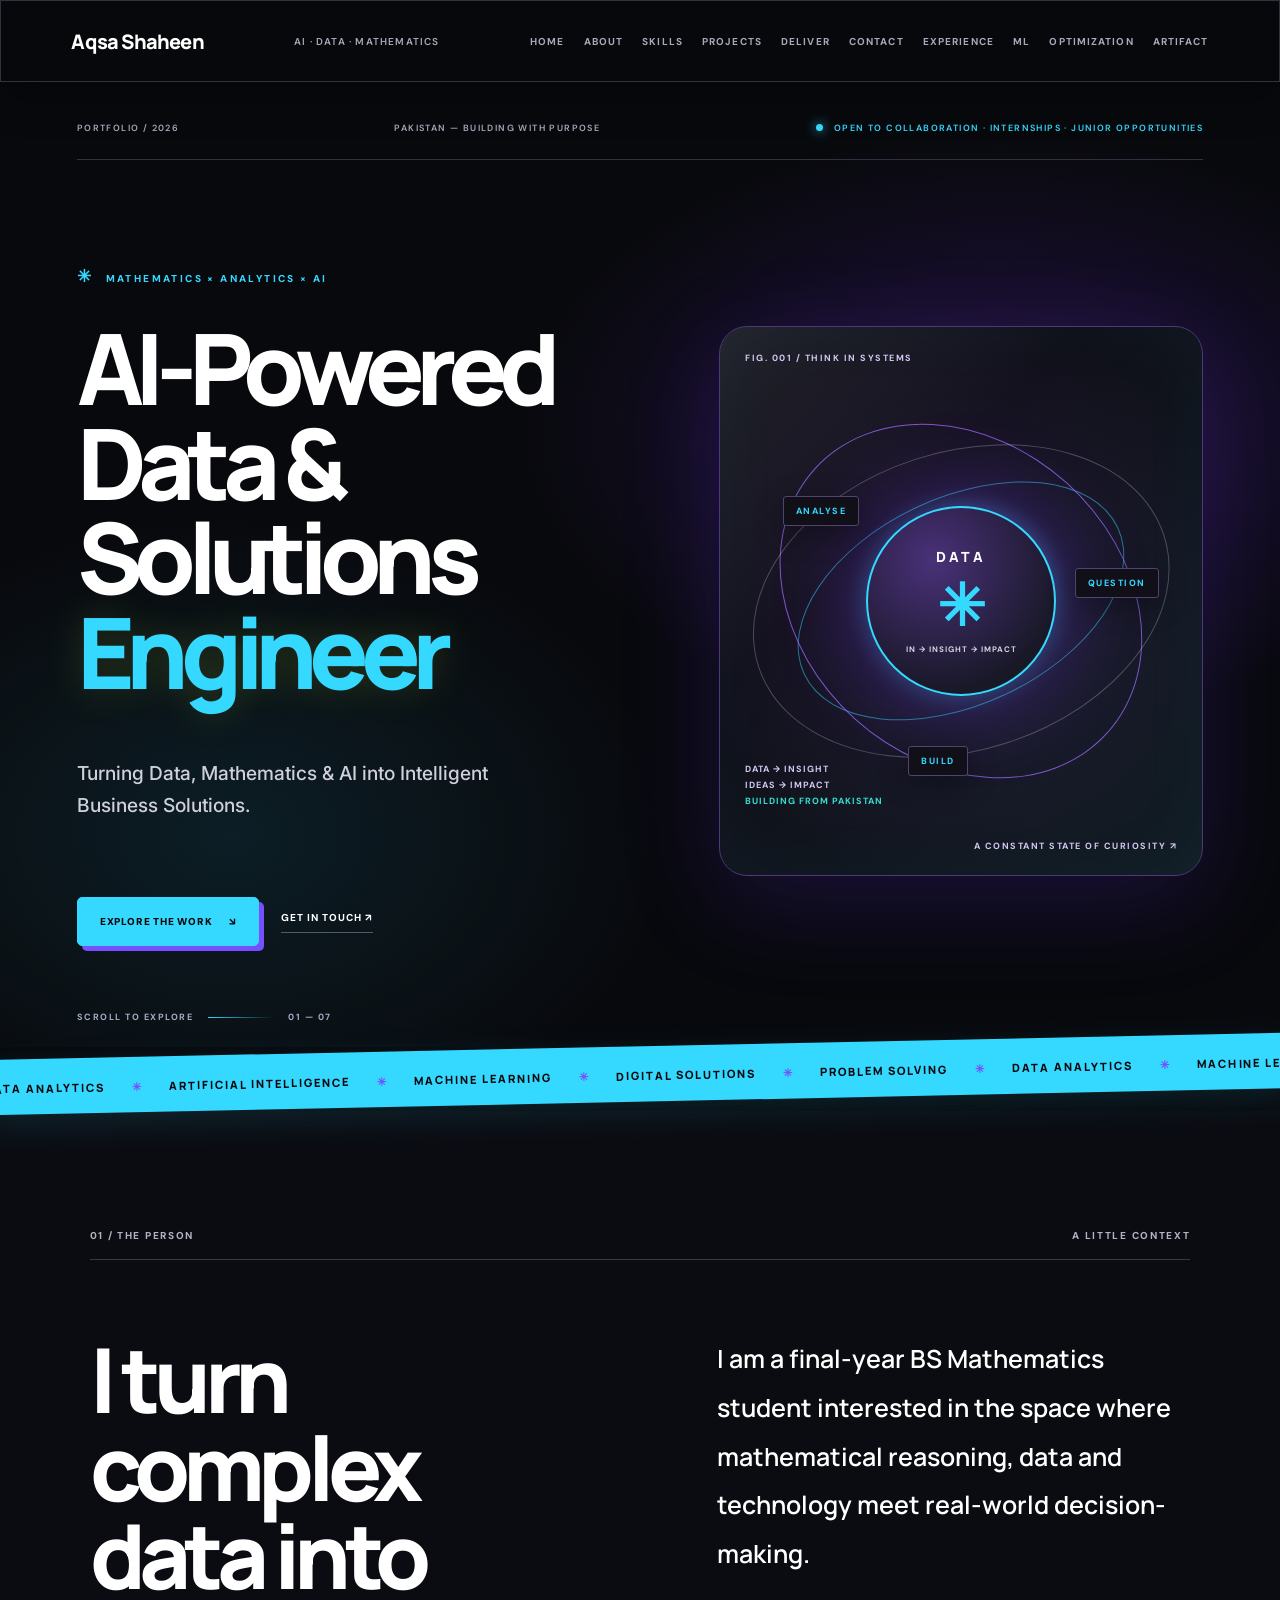
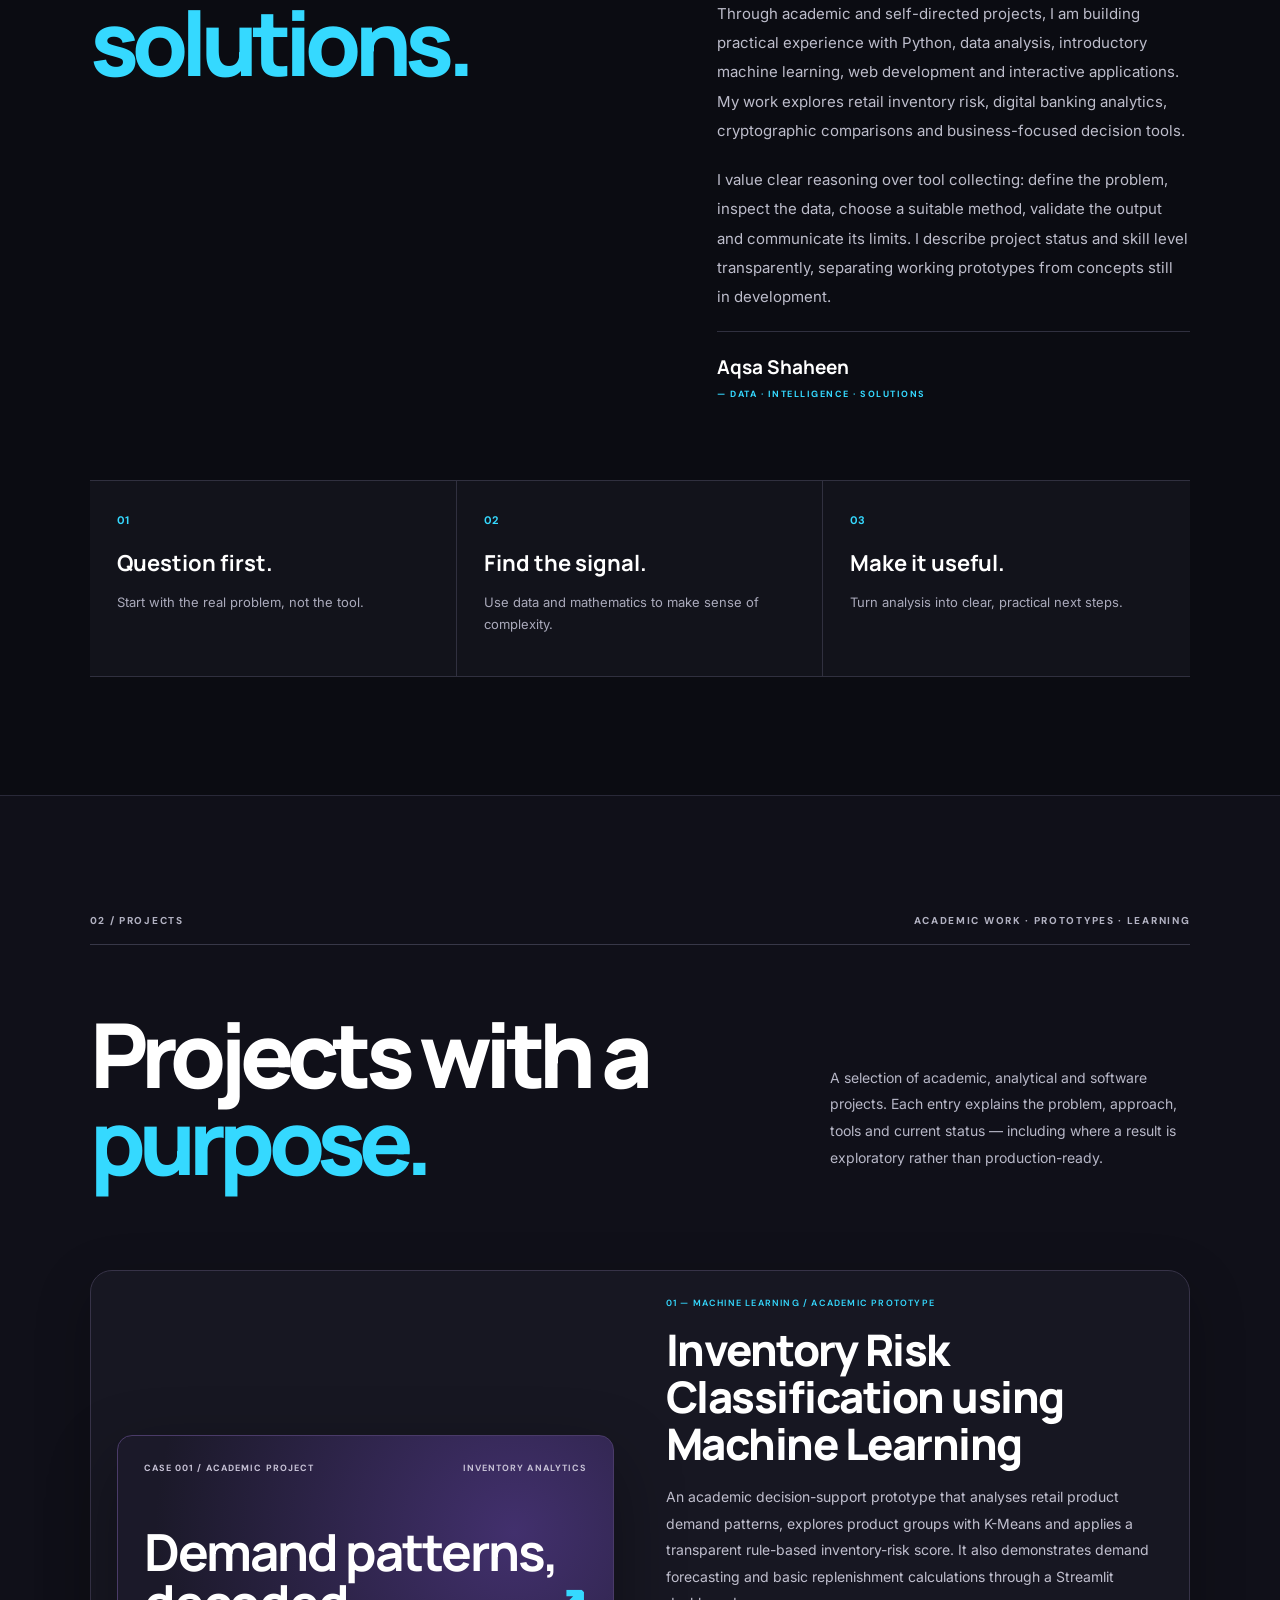
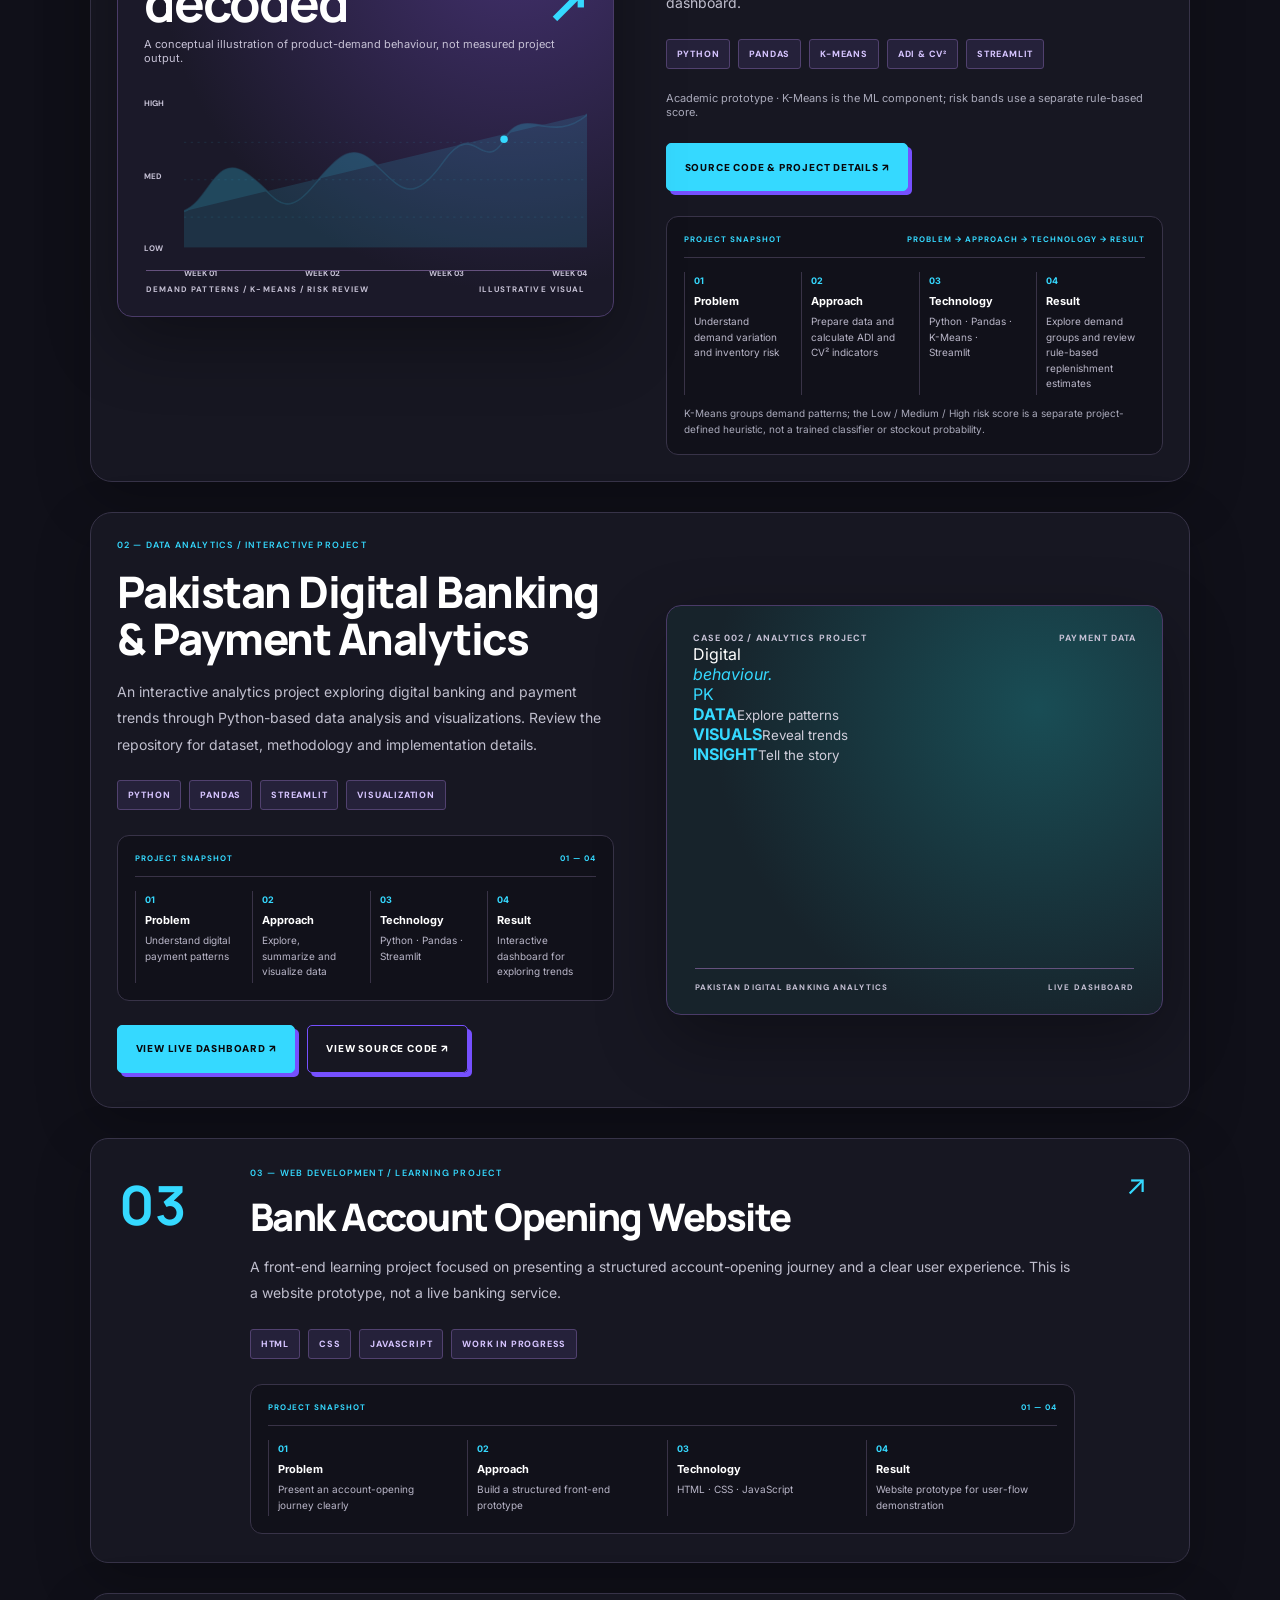
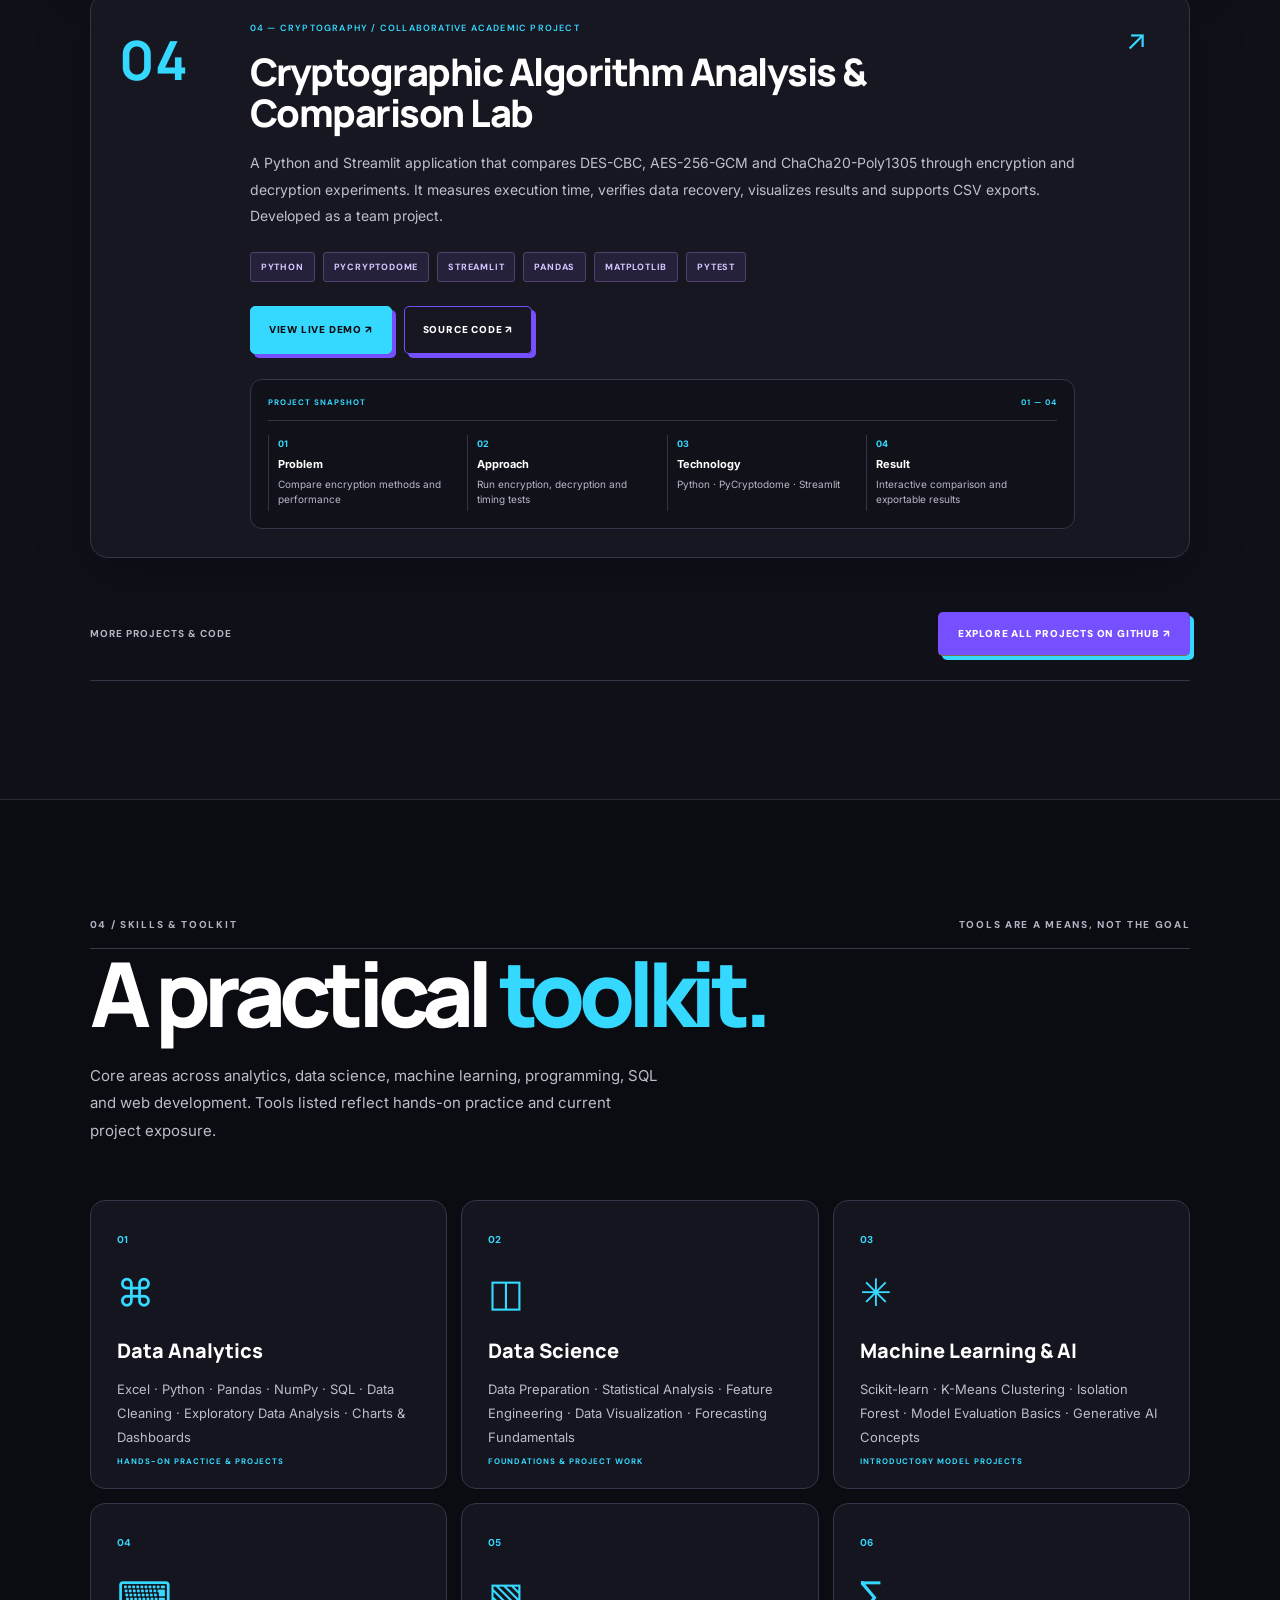
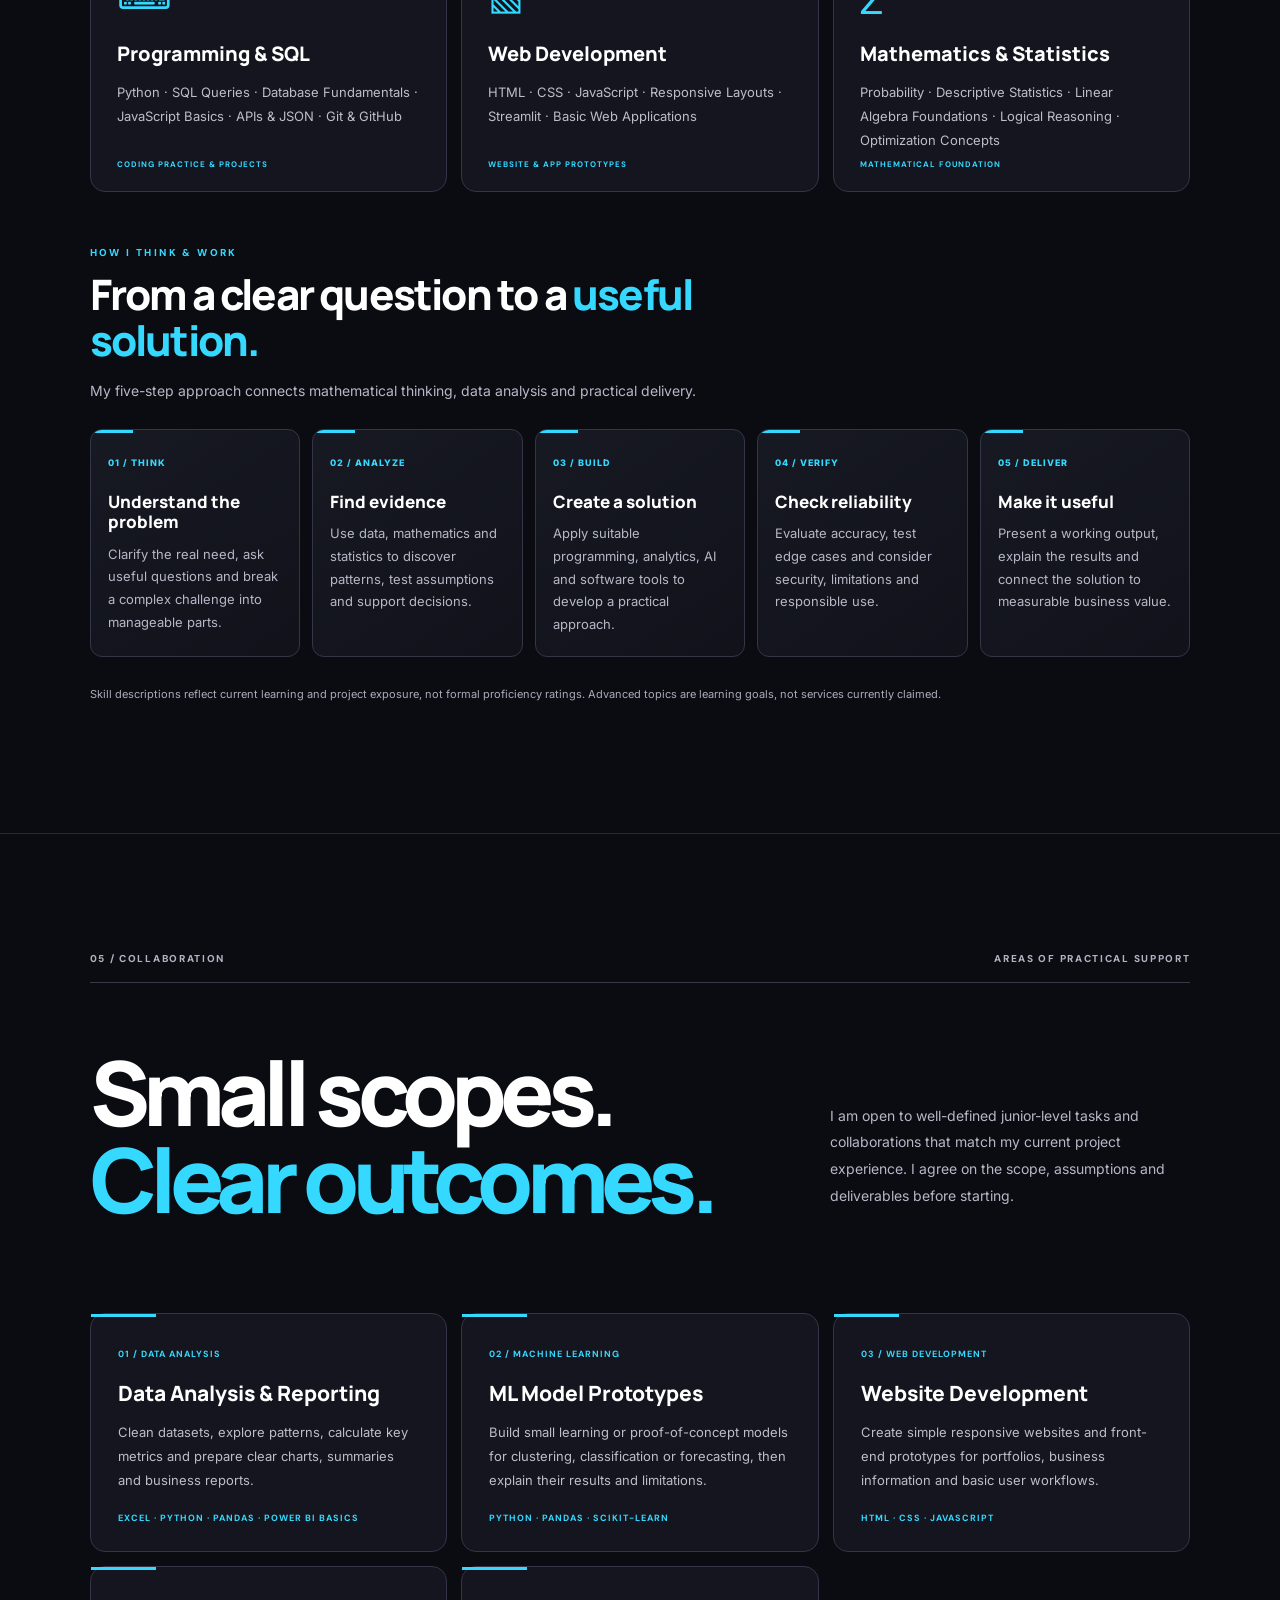
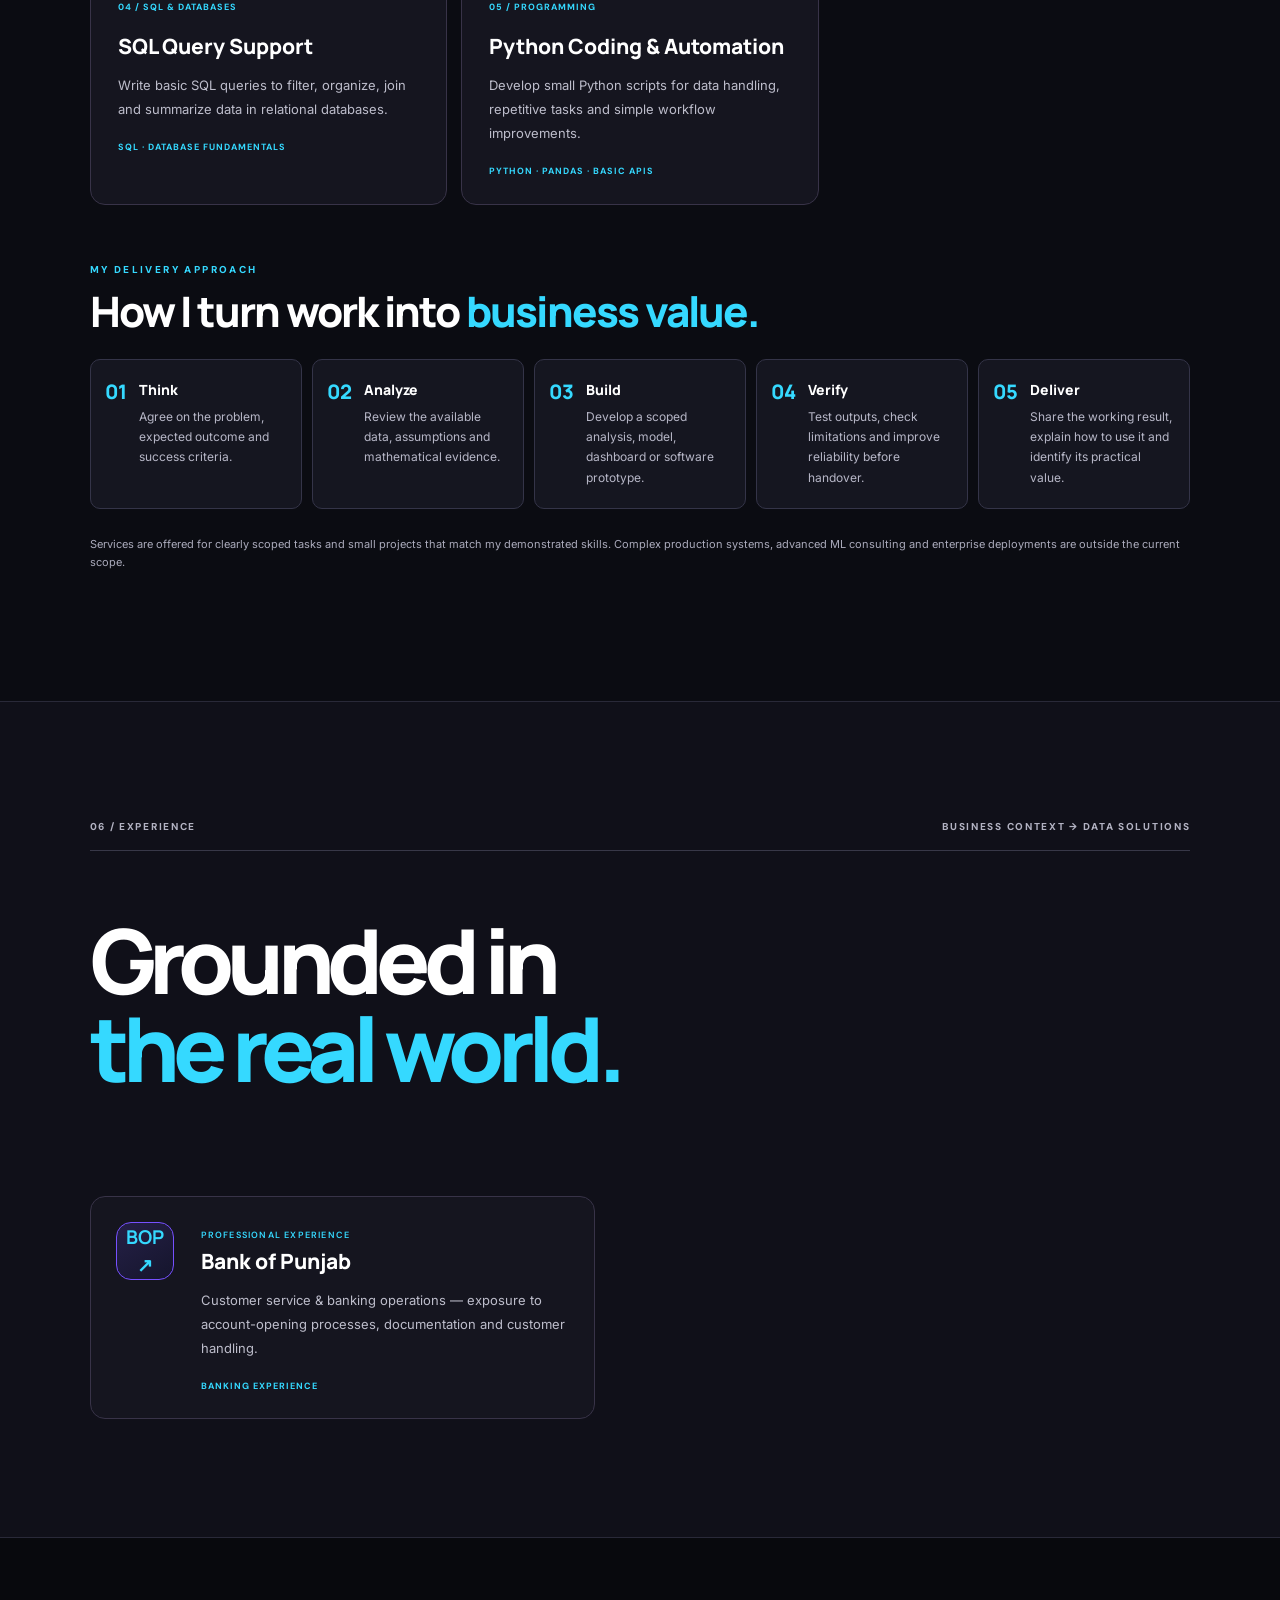
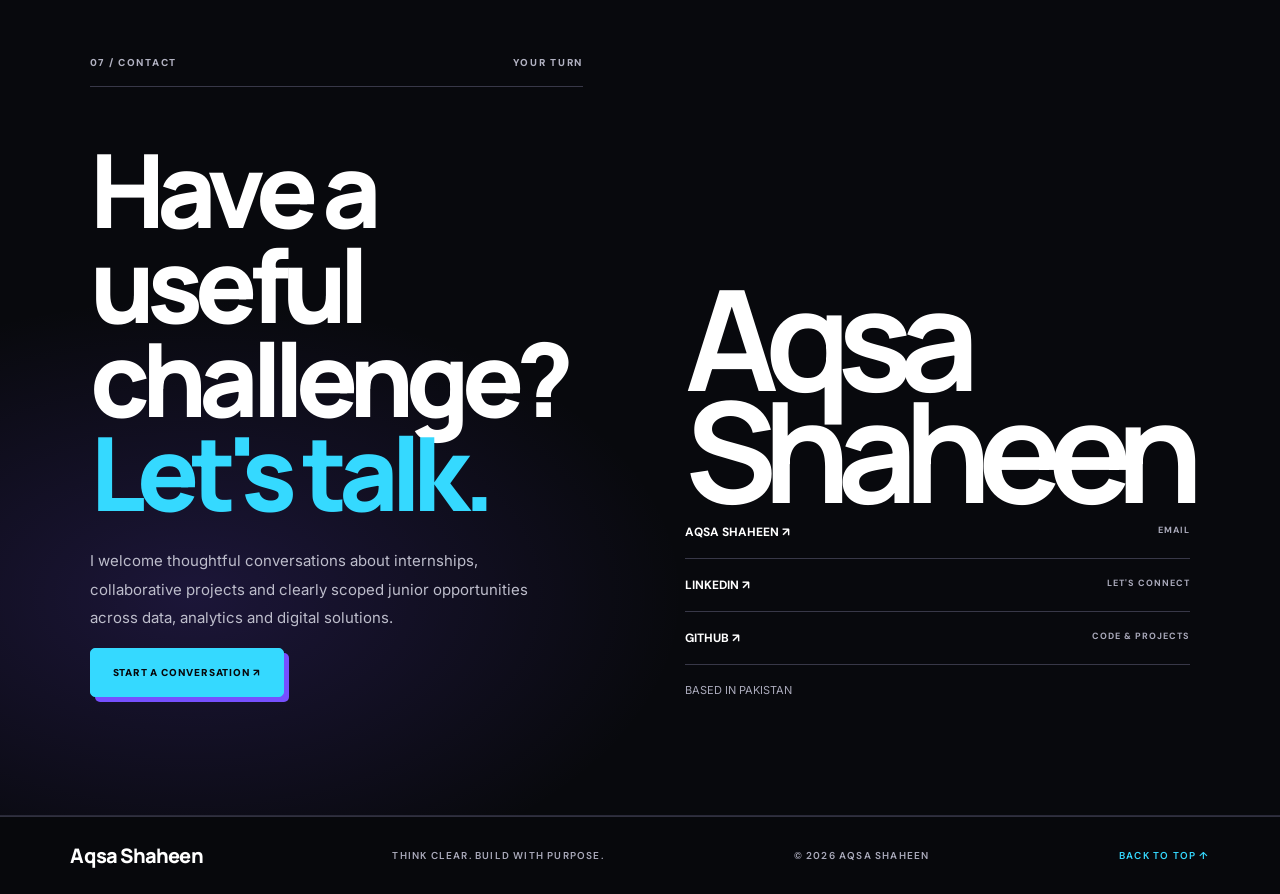
==== index.html @ 8f641690 "Keep portfolio focused on four current projects; remove FYP section" ====
<!DOCTYPE html>
<html lang="en">
<head>
<meta charset="UTF-8">
<meta name="viewport" content="width=device-width, initial-scale=1.0">
<meta name="description" content="Aqsa Shaheen — AI-Powered Data &amp; Solutions Engineer building practical business solutions with data, mathematics and AI.">
<meta name="theme-color" content="#101712">
<meta property="og:title" content="Aqsa Shaheen — AI-Powered Data & Solutions Engineer">
<meta property="og:description" content="Mathematics-led data analysis, practical machine learning and digital solutions.">
<title>Aqsa Shaheen | AI, Data & Decision Solutions</title>
<link rel="preconnect" href="https://fonts.googleapis.com">
<link rel="preconnect" href="https://fonts.gstatic.com" crossorigin>
<link href="https://fonts.googleapis.com/css2?family=Manrope:wght@400;500;600;700;800&family=Inter:wght@400;500;600;700&display=swap" rel="stylesheet">
<link rel="stylesheet" href="style.css">
</head>
<body>
<div class="scroll-progress" id="scrollProgress"></div>
<header class="site-header">
  <a class="brand" href="index.html#top" aria-label="Aqsa Shaheen home">Aqsa Shaheen</a>
  <span class="header-note">AI · DATA · MATHEMATICS</span>
  <nav class="nav-links" aria-label="Main navigation">
    <a href="index.html#top">HOME</a>
    <a href="index.html#about">ABOUT</a>
    <a href="index.html#toolkit">SKILLS</a>
    <a href="index.html#work">PROJECTS</a>
    <a href="index.html#services">DELIVER</a>
    <a href="index.html#contact">CONTACT</a>
    <a href="index.html#experience">EXPERIENCE</a>
    <a href="machine-learning.html">ML</a>
    <a href="optimization.html">OPTIMIZATION</a>
    <a href="artifact-lab.html">ARTIFACT</a>
  </nav>
</header>
<main id="top">
<section class="hero">
  <div class="hero-grid-bg"></div>
  <div class="hero-topline"><span>PORTFOLIO / 2026</span><span>PAKISTAN — BUILDING WITH PURPOSE</span><span class="availability"><b></b> OPEN TO COLLABORATION · INTERNSHIPS · JUNIOR OPPORTUNITIES</span></div>
  <div class="hero-main">
    <div class="hero-copy">
      <p class="eyebrow"><span class="asterisk">✳</span> MATHEMATICS × ANALYTICS × AI</p>
      <h1>AI-Powered<br>Data &amp; Solutions<br><em>Engineer</em></h1>
      <div class="hero-bottom">
        <p class="hero-intro">Turning Data, Mathematics &amp; AI into Intelligent Business Solutions.</p>
        <div class="hero-actions"><a class="button button-lime" href="#work">EXPLORE THE WORK <span>↘</span></a><a class="text-link" href="mailto:aqsashaheen745@gmail.com">GET IN TOUCH ↗</a></div>
      </div>
    </div>
    <div class="hero-art" aria-label="Abstract data visualization artwork">
      <div class="art-label label-top">FIG. 001 / THINK IN SYSTEMS</div>
      <div class="orbit orbit-a"></div><div class="orbit orbit-b"></div><div class="orbit orbit-c"></div>
      <div class="core"><span>DATA</span><b>✳</b><small>IN → INSIGHT → IMPACT</small></div>
      <span class="orbit-word word-a">ANALYSE</span><span class="orbit-word word-b">QUESTION</span><span class="orbit-word word-c">BUILD</span>
      <div class="art-coordinates">DATA → INSIGHT<br>IDEAS → IMPACT<br><span>BUILDING FROM PAKISTAN</span></div>
      <div class="art-label label-bottom">A CONSTANT STATE OF CURIOSITY ↗</div>
    </div>
  </div>
  <div class="hero-index"><span>SCROLL TO EXPLORE</span><span class="scroll-line"></span><span>01 — 07</span></div>
</section>
<div class="ticker" aria-label="Areas of interest"><div class="ticker-track"><span>DATA ANALYTICS <i>✳</i> ARTIFICIAL INTELLIGENCE <i>✳</i> MACHINE LEARNING <i>✳</i> DIGITAL SOLUTIONS <i>✳</i> PROBLEM SOLVING <i>✳</i> DATA ANALYTICS <i>✳</i> MACHINE LEARNING <i>✳</i> MATHEMATICS <i>✳</i> DIGITAL PRODUCTS <i>✳</i> PROBLEM SOLVING <i>✳</i></span></div></div>
<section class="about section-pad" id="about">
  <div class="section-meta"><span>01 / THE PERSON</span><span>A LITTLE CONTEXT</span></div>
  <div class="about-layout">
    <h2 class="section-title">I turn complex<br>data into <em>solutions.</em></h2>
    <div class="about-text"><p class="lead">I am a final-year BS Mathematics student interested in the space where mathematical reasoning, data and technology meet real-world decision-making.</p><p>Through academic and self-directed projects, I am building practical experience with Python, data analysis, introductory machine learning, web development and interactive applications. My work explores retail inventory risk, digital banking analytics, cryptographic comparisons and business-focused decision tools.</p><p>I value clear reasoning over tool collecting: define the problem, inspect the data, choose a suitable method, validate the output and communicate its limits. I describe project status and skill level transparently, separating working prototypes from concepts still in development.</p><div class="signature">Aqsa Shaheen <span>— DATA · INTELLIGENCE · SOLUTIONS</span></div></div>
  </div>
  <div class="principles"><article><b>01</b><h3>Question first.</h3><p>Start with the real problem, not the tool.</p></article><article><b>02</b><h3>Find the signal.</h3><p>Use data and mathematics to make sense of complexity.</p></article><article><b>03</b><h3>Make it useful.</h3><p>Turn analysis into clear, practical next steps.</p></article></div>
</section>
<section class="work section-pad" id="work">
  <div class="section-meta"><span>02 / PROJECTS</span><span>ACADEMIC WORK · PROTOTYPES · LEARNING</span></div>
  <div class="work-heading"><h2 class="section-title">Projects with a <em>purpose.</em></h2><p>A selection of academic, analytical and software projects. Each entry explains the problem, approach, tools and current status — including where a result is exploratory rather than production-ready.</p></div>
  <article class="project project-featured">
    <div class="project-visual retail-visual"><div class="visual-top"><span>CASE 001 / ACADEMIC PROJECT</span><span>INVENTORY ANALYTICS</span></div><div class="chart-title">Demand patterns, decoded<span>↗</span></div><div class="chart-sub">A conceptual illustration of product-demand behaviour, not measured project output.</div><div class="chart-area"><div class="chart-y"><span>HIGH</span><span>MED</span><span>LOW</span></div><svg viewBox="0 0 540 190" role="img" aria-label="Illustrative rising and falling demand line chart"><path d="M0 150 H540 M0 100 H540 M0 50 H540" stroke="currentColor" opacity=".15" stroke-dasharray="3 6" fill="none"/><path d="M0 142 C35 128 42 65 82 91 S130 156 169 112 S223 48 257 80 S305 134 347 75 S399 94 428 46 S490 55 540 12" fill="none" stroke="#b9f27c" stroke-width="3"/><path d="M0 142 C35 128 42 65 82 91 S130 156 169 112 S223 48 257 80 S305 134 347 75 S399 94 428 46 S490 55 540 12 V190 H0Z" fill="#d7ff56" opacity=".09"/><circle cx="428" cy="46" r="5" fill="#d7ff56"/></svg><div class="chart-x"><span>WEEK 01</span><span>WEEK 02</span><span>WEEK 03</span><span>WEEK 04</span></div></div><div class="visual-bottom"><span>DEMAND PATTERNS / K-MEANS / RISK REVIEW</span><span>ILLUSTRATIVE VISUAL</span></div></div>
    <div class="project-info"><div class="project-no">01 — MACHINE LEARNING / ACADEMIC PROTOTYPE</div><h3>Inventory Risk Classification using Machine Learning</h3><p>An academic decision-support prototype that analyses retail product demand patterns, explores product groups with K-Means and applies a transparent rule-based inventory-risk score. It also demonstrates demand forecasting and basic replenishment calculations through a Streamlit dashboard.</p><div class="tags"><span>PYTHON</span><span>PANDAS</span><span>K-MEANS</span><span>ADI &amp; CV²</span><span>STREAMLIT</span></div><p class="honesty-note">Academic prototype · K-Means is the ML component; risk bands use a separate rule-based score.</p><div class="project-links"><a href="https://github.com/aqsa745-s/Inventory-Risk-Classification-ML" target="_blank" rel="noopener noreferrer">SOURCE CODE &amp; PROJECT DETAILS ↗</a></div>
      <div class="project-breakdown" aria-label="Project workflow">
        <div class="breakdown-heading"><span>PROJECT SNAPSHOT</span><span>PROBLEM → APPROACH → TECHNOLOGY → RESULT</span></div>
        <div class="breakdown-steps">
          <div><b>01</b><strong>Problem</strong><small>Understand demand variation and inventory risk</small></div>
          <div><b>02</b><strong>Approach</strong><small>Prepare data and calculate ADI and CV² indicators</small></div>
          <div><b>03</b><strong>Technology</strong><small>Python · Pandas · K-Means · Streamlit</small></div>
          <div><b>04</b><strong>Result</strong><small>Explore demand groups and review rule-based replenishment estimates</small></div>
        </div>
        <p class="breakdown-footnote">K-Means groups demand patterns; the Low / Medium / High risk score is a separate project-defined heuristic, not a trained classifier or stockout probability.</p>
      </div>
    </div>
  </article>
  <article class="project project-reverse">
    <div class="project-visual banking-visual"><div class="visual-top"><span>CASE 002 / ANALYTICS PROJECT</span><span>PAYMENT DATA</span></div><div class="bank-title">Digital<br><em>behaviour.</em></div><div class="bank-orbit"><span>PK</span><i></i><b></b></div><div class="bank-stats"><div><strong>DATA</strong><small>Explore patterns</small></div><div><strong>VISUALS</strong><small>Reveal trends</small></div><div><strong>INSIGHT</strong><small>Tell the story</small></div></div><div class="visual-bottom"><span>PAKISTAN DIGITAL BANKING ANALYTICS</span><span>LIVE DASHBOARD</span></div></div>
    <div class="project-info"><div class="project-no">02 — DATA ANALYTICS / INTERACTIVE PROJECT</div><h3>Pakistan Digital Banking & Payment Analytics</h3><p>An interactive analytics project exploring digital banking and payment trends through Python-based data analysis and visualizations. Review the repository for dataset, methodology and implementation details.</p><div class="tags"><span>PYTHON</span><span>PANDAS</span><span>STREAMLIT</span><span>VISUALIZATION</span></div><div class="project-breakdown compact-breakdown"><div class="breakdown-heading"><span>PROJECT SNAPSHOT</span><span>01 — 04</span></div><div class="breakdown-steps"><div><b>01</b><strong>Problem</strong><small>Understand digital payment patterns</small></div><div><b>02</b><strong>Approach</strong><small>Explore, summarize and visualize data</small></div><div><b>03</b><strong>Technology</strong><small>Python · Pandas · Streamlit</small></div><div><b>04</b><strong>Result</strong><small>Interactive dashboard for exploring trends</small></div></div></div><div class="project-links"><a href="https://pakistan-digitalbankinganalytics-5tms8zbdrftkty9nnwpwva.streamlit.app/" target="_blank" rel="noopener noreferrer">VIEW LIVE DASHBOARD ↗</a><a href="https://github.com/aqsa745-s/Pakistan-Digital_Banking_Analytics" target="_blank" rel="noopener noreferrer">VIEW SOURCE CODE ↗</a></div></div>
  </article>
  <article class="project project-third"><div class="third-index">03</div><div class="third-copy"><div class="project-no">03 — WEB DEVELOPMENT / LEARNING PROJECT</div><h3>Bank Account Opening Website</h3><p>A front-end learning project focused on presenting a structured account-opening journey and a clear user experience. This is a website prototype, not a live banking service.</p><div class="tags"><span>HTML</span><span>CSS</span><span>JAVASCRIPT</span><span>WORK IN PROGRESS</span></div><div class="project-breakdown compact-breakdown"><div class="breakdown-heading"><span>PROJECT SNAPSHOT</span><span>01 — 04</span></div><div class="breakdown-steps"><div><b>01</b><strong>Problem</strong><small>Present an account-opening journey clearly</small></div><div><b>02</b><strong>Approach</strong><small>Build a structured front-end prototype</small></div><div><b>03</b><strong>Technology</strong><small>HTML · CSS · JavaScript</small></div><div><b>04</b><strong>Result</strong><small>Website prototype for user-flow demonstration</small></div></div></div></div><div class="third-arrow">↗</div></article>
  <article class="project project-third"><div class="third-index">04</div><div class="third-copy"><div class="project-no">04 — CRYPTOGRAPHY / COLLABORATIVE ACADEMIC PROJECT</div><h3>Cryptographic Algorithm Analysis & Comparison Lab</h3><p>A Python and Streamlit application that compares DES-CBC, AES-256-GCM and ChaCha20-Poly1305 through encryption and decryption experiments. It measures execution time, verifies data recovery, visualizes results and supports CSV exports. Developed as a team project.</p><div class="tags"><span>PYTHON</span><span>PYCRYPTODOME</span><span>STREAMLIT</span><span>PANDAS</span><span>MATPLOTLIB</span><span>PYTEST</span></div><div class="project-links"><a href="https://cryptographic-algorithm-comparison.vercel.app/" target="_blank" rel="noopener noreferrer">VIEW LIVE DEMO ↗</a><a href="https://github.com/aqsa745-s/Cryptographic-Algorithm-Comparison-Lab-" target="_blank" rel="noopener noreferrer">SOURCE CODE ↗</a></div><div class="project-breakdown compact-breakdown"><div class="breakdown-heading"><span>PROJECT SNAPSHOT</span><span>01 — 04</span></div><div class="breakdown-steps"><div><b>01</b><strong>Problem</strong><small>Compare encryption methods and performance</small></div><div><b>02</b><strong>Approach</strong><small>Run encryption, decryption and timing tests</small></div><div><b>03</b><strong>Technology</strong><small>Python · PyCryptodome · Streamlit</small></div><div><b>04</b><strong>Result</strong><small>Interactive comparison and exportable results</small></div></div></div></div><div class="third-arrow">↗</div></article>
  <div class="all-work"><span>MORE PROJECTS & CODE</span><a href="https://github.com/aqsa745-s" target="_blank" rel="noopener noreferrer">EXPLORE ALL PROJECTS ON GITHUB ↗</a></div>
</section>
<section class="toolkit section-pad" id="toolkit">
  <div class="section-meta"><span>04 / SKILLS &amp; TOOLKIT</span><span>TOOLS ARE A MEANS, NOT THE GOAL</span></div>
  <h2 class="section-title">A practical <em>toolkit.</em></h2>
  <p class="toolkit-intro">Core areas across analytics, data science, machine learning, programming, SQL and web development. Tools listed reflect hands-on practice and current project exposure.</p>
  <div class="tool-grid">
    <article class="tool-card"><span class="tool-number">01</span><div class="tool-icon">⌘</div><h3>Data Analytics</h3><p>Excel · Python · Pandas · NumPy · SQL · Data Cleaning · Exploratory Data Analysis · Charts &amp; Dashboards</p><div class="tool-level"><span>HANDS-ON PRACTICE &amp; PROJECTS</span></div></article>
    <article class="tool-card"><span class="tool-number">02</span><div class="tool-icon">◫</div><h3>Data Science</h3><p>Data Preparation · Statistical Analysis · Feature Engineering · Data Visualization · Forecasting Fundamentals</p><div class="tool-level"><span>FOUNDATIONS &amp; PROJECT WORK</span></div></article>
    <article class="tool-card"><span class="tool-number">03</span><div class="tool-icon">✳</div><h3>Machine Learning &amp; AI</h3><p>Scikit-learn · K-Means Clustering · Isolation Forest · Model Evaluation Basics · Generative AI Concepts</p><div class="tool-level"><span>INTRODUCTORY MODEL PROJECTS</span></div></article>
    <article class="tool-card"><span class="tool-number">04</span><div class="tool-icon">⌨</div><h3>Programming &amp; SQL</h3><p>Python · SQL Queries · Database Fundamentals · JavaScript Basics · APIs &amp; JSON · Git &amp; GitHub</p><div class="tool-level"><span>CODING PRACTICE &amp; PROJECTS</span></div></article>
    <article class="tool-card"><span class="tool-number">05</span><div class="tool-icon">▧</div><h3>Web Development</h3><p>HTML · CSS · JavaScript · Responsive Layouts · Streamlit · Basic Web Applications</p><div class="tool-level"><span>WEBSITE &amp; APP PROTOTYPES</span></div></article>
    <article class="tool-card"><span class="tool-number">06</span><div class="tool-icon">∑</div><h3>Mathematics &amp; Statistics</h3><p>Probability · Descriptive Statistics · Linear Algebra Foundations · Logical Reasoning · Optimization Concepts</p><div class="tool-level"><span>MATHEMATICAL FOUNDATION</span></div></article>
  </div>
  <div class="workflow-heading"><p class="eyebrow">HOW I THINK &amp; WORK</p><h3>From a clear question to a <em>useful solution.</em></h3><p>My five-step approach connects mathematical thinking, data analysis and practical delivery.</p></div>
  <div class="workflow-grid">
    <article class="workflow-card"><span>01 / THINK</span><h3>Understand the problem</h3><p>Clarify the real need, ask useful questions and break a complex challenge into manageable parts.</p></article>
    <article class="workflow-card"><span>02 / ANALYZE</span><h3>Find evidence</h3><p>Use data, mathematics and statistics to discover patterns, test assumptions and support decisions.</p></article>
    <article class="workflow-card"><span>03 / BUILD</span><h3>Create a solution</h3><p>Apply suitable programming, analytics, AI and software tools to develop a practical approach.</p></article>
    <article class="workflow-card"><span>04 / VERIFY</span><h3>Check reliability</h3><p>Evaluate accuracy, test edge cases and consider security, limitations and responsible use.</p></article>
    <article class="workflow-card"><span>05 / DELIVER</span><h3>Make it useful</h3><p>Present a working output, explain the results and connect the solution to measurable business value.</p></article>
  </div>
  <p class="level-disclaimer">Skill descriptions reflect current learning and project exposure, not formal proficiency ratings. Advanced topics are learning goals, not services currently claimed.</p>
</section>
<section class="services section-pad" id="services"><div class="section-meta"><span>05 / COLLABORATION</span><span>AREAS OF PRACTICAL SUPPORT</span></div><div class="work-heading"><h2 class="section-title">Small scopes.<br><em>Clear outcomes.</em></h2><p>I am open to well-defined junior-level tasks and collaborations that match my current project experience. I agree on the scope, assumptions and deliverables before starting.</p></div><div class="service-grid">
<article class="service-card"><span>01 / DATA ANALYSIS</span><h3>Data Analysis &amp; Reporting</h3><p>Clean datasets, explore patterns, calculate key metrics and prepare clear charts, summaries and business reports.</p><small>EXCEL · PYTHON · PANDAS · POWER BI BASICS</small></article>
<article class="service-card"><span>02 / MACHINE LEARNING</span><h3>ML Model Prototypes</h3><p>Build small learning or proof-of-concept models for clustering, classification or forecasting, then explain their results and limitations.</p><small>PYTHON · PANDAS · SCIKIT-LEARN</small></article>
<article class="service-card"><span>03 / WEB DEVELOPMENT</span><h3>Website Development</h3><p>Create simple responsive websites and front-end prototypes for portfolios, business information and basic user workflows.</p><small>HTML · CSS · JAVASCRIPT</small></article>
<article class="service-card"><span>04 / SQL &amp; DATABASES</span><h3>SQL Query Support</h3><p>Write basic SQL queries to filter, organize, join and summarize data in relational databases.</p><small>SQL · DATABASE FUNDAMENTALS</small></article>
<article class="service-card"><span>05 / PROGRAMMING</span><h3>Python Coding &amp; Automation</h3><p>Develop small Python scripts for data handling, repetitive tasks and simple workflow improvements.</p><small>PYTHON · PANDAS · BASIC APIS</small></article>
</div>
<div class="delivery-heading"><p class="eyebrow">MY DELIVERY APPROACH</p><h3>How I turn work into <em>business value.</em></h3></div>
<div class="delivery-flow">
  <article class="delivery-step"><b>01</b><div><h4>Think</h4><p>Agree on the problem, expected outcome and success criteria.</p></div></article>
  <article class="delivery-step"><b>02</b><div><h4>Analyze</h4><p>Review the available data, assumptions and mathematical evidence.</p></div></article>
  <article class="delivery-step"><b>03</b><div><h4>Build</h4><p>Develop a scoped analysis, model, dashboard or software prototype.</p></div></article>
  <article class="delivery-step"><b>04</b><div><h4>Verify</h4><p>Test outputs, check limitations and improve reliability before handover.</p></div></article>
  <article class="delivery-step"><b>05</b><div><h4>Deliver</h4><p>Share the working result, explain how to use it and identify its practical value.</p></div></article>
</div>
<p class="level-disclaimer">Services are offered for clearly scoped tasks and small projects that match my demonstrated skills. Complex production systems, advanced ML consulting and enterprise deployments are outside the current scope.</p></section><section class="journey section-pad" id="experience">
  <div class="section-meta"><span>06 / EXPERIENCE</span><span>BUSINESS CONTEXT → DATA SOLUTIONS</span></div>
  <div class="journey-layout"><h2 class="section-title">Grounded in<br><em>the real world.</em></h2><div class="journey-card"><div class="journey-mark">BOP<span>↗</span></div><div><span class="project-no">PROFESSIONAL EXPERIENCE</span><h3>Bank of Punjab</h3><p>Customer service & banking operations — exposure to account-opening processes, documentation and customer handling.</p><span class="journey-caption">BANKING EXPERIENCE</span></div></div></div>
</section>
<section class="contact section-pad" id="contact"><div class="contact-grid"><div><div class="section-meta"><span>07 / CONTACT</span><span>YOUR TURN</span></div><h2>Have a useful<br>challenge? <em>Let's talk.</em></h2><p>I welcome thoughtful conversations about internships, collaborative projects and clearly scoped junior opportunities across data, analytics and digital solutions.</p><a class="button button-lime" href="mailto:aqsashaheen745@gmail.com">START A CONVERSATION ↗</a></div><div class="contact-side"><span class="contact-big">Aqsa Shaheen</span><a href="mailto:aqsashaheen745@gmail.com">AQSA SHAHEEN ↗<small>EMAIL</small></a><a href="https://www.linkedin.com/in/aqsa-shaheen-9600b03b6" target="_blank" rel="noopener noreferrer">LINKEDIN ↗<small>LET'S CONNECT</small></a><a href="https://github.com/aqsa745-s" target="_blank" rel="noopener noreferrer">GITHUB ↗<small>CODE & PROJECTS</small></a><span class="location">BASED IN PAKISTAN</span></div></div></section>
</main>
<footer class="footer"><a class="brand" href="#top">Aqsa Shaheen</a><span>THINK CLEAR. BUILD WITH PURPOSE.</span><span>© <span id="year"></span> AQSA SHAHEEN</span><a href="#top">BACK TO TOP ↑</a></footer>
<script src="script.js"></script>
</body>
</html>
---- style.css ----
@import url('https://fonts.googleapis.com/css2?family=DM+Sans:wght@400;500;600;700;800&family=Space+Grotesk:wght@400;500;600;700&display=swap');
:root{--bg:#080914;--panel:#111326;--panel2:#171a35;--ink:#f7f7ff;--muted:#b8bad1;--line:#2c2d4d;--lime:#d7ff3f;--violet:#9b5cff;--cyan:#35e0d0;--pink:#ff4fa3;--display:'Space Grotesk',sans-serif;--body:'DM Sans',sans-serif;--mono:'DM Sans',sans-serif}
*{box-sizing:border-box}
html{scroll-behavior:smooth;scroll-padding-top:90px}
body{margin:0;background:var(--bg)!important;color:var(--ink)!important;font-family:var(--body)!important;overflow-x:hidden}
a{color:inherit}
.scroll-progress{position:fixed;z-index:1000;top:0;left:0;height:3px;width:0;background:linear-gradient(90deg,var(--lime),var(--cyan),var(--pink))}
.site-header{height:82px;padding:0 5.5vw;display:flex;align-items:center;justify-content:space-between;gap:24px;position:sticky;top:0;z-index:100;background:rgba(8,9,20,.88)!important;backdrop-filter:blur(18px);border-bottom:1px solid rgba(155,92,255,.22)!important}
.brand{font:800 22px var(--display)!important;letter-spacing:-1px;color:#fff!important;text-decoration:none}
.brand span{color:var(--lime)!important}
.header-note,.nav-links a,.hero-topline,.section-meta,.project-no,.tags,.footer{font:600 10px var(--body);letter-spacing:1.2px;color:#aaaac6!important}
.header-note{white-space:nowrap}
.nav-links{display:flex;align-items:center;gap:clamp(12px,1.5vw,23px)}
.nav-links a{text-decoration:none;font-size:9px;transition:.25s}
.nav-links a:hover,.text-link:hover,.project-links a:hover{color:var(--lime)!important}
.nav-links .nav-cta{border:1px solid var(--lime)!important;border-radius:4px;padding:11px 15px;color:var(--lime)!important}
.menu-toggle{display:none;background:none;border:0;color:white}
.hero{min-height:690px;padding:28px 5.5vw 30px;position:relative;isolation:isolate;overflow:hidden;background:radial-gradient(ellipse at 76% 42%,#28154e 0%,#11102b 28%,#080914 70%)!important}
.hero:before{content:"";position:absolute;width:520px;height:520px;border-radius:50%;right:-120px;top:10px;background:radial-gradient(circle,rgba(155,92,255,.24),rgba(53,224,208,.08) 44%,transparent 70%);filter:blur(12px);z-index:-1}
.hero-grid-bg{position:absolute;inset:0;z-index:-1;opacity:.25!important;background-image:linear-gradient(rgba(255,255,255,.06) 1px,transparent 1px),linear-gradient(90deg,rgba(255,255,255,.06) 1px,transparent 1px);background-size:52px 52px;mask-image:linear-gradient(90deg,transparent,#000 55%,#000)}
.hero-topline{display:flex;justify-content:space-between;align-items:center;gap:15px;flex-wrap:wrap;padding:12px 0 25px;border-bottom:1px solid rgba(255,255,255,.12)}
.availability{color:var(--lime);font-size:9px}
.availability b{display:inline-block;width:7px;height:7px;border-radius:50%;background:var(--lime);box-shadow:0 0 12px var(--lime);margin-right:8px}
.hero-main{max-width:1450px;margin:60px auto 45px;display:grid;grid-template-columns:1.05fr .95fr;gap:4vw;align-items:center}
.eyebrow{font:700 11px var(--body);letter-spacing:2.5px;color:var(--cyan)!important}
.asterisk{color:var(--lime);font-size:17px;margin-right:8px}
.hero h1{font:700 clamp(50px,6.5vw,96px)/.98 var(--display)!important;letter-spacing:-.075em!important;margin:34px 0 28px!important;color:#fff!important;max-width:860px}
.hero h1 em{font-style:normal;color:var(--lime)!important;text-shadow:0 0 38px rgba(215,255,63,.17)}
.hero-bottom{display:flex;align-items:end;justify-content:space-between;gap:28px;flex-wrap:wrap}
.hero-intro{max-width:410px;color:#d4d4e9!important;font-size:17px!important;line-height:1.7!important;font-weight:500}
.hero-actions{display:flex;align-items:center;gap:20px;flex-wrap:wrap}
.button{display:inline-flex;align-items:center;gap:16px;text-decoration:none;padding:15px 19px;font:800 10px var(--body);letter-spacing:1.1px;transition:.25s}
.button-lime{background:var(--lime)!important;color:#10111b!important;border:1px solid var(--lime)}
.button-lime:hover{transform:translateY(-4px);box-shadow:0 12px 36px rgba(215,255,63,.24)}
.text-link{font:700 10px var(--body);letter-spacing:1px;color:#fff!important;text-decoration:none;border-bottom:1px solid #6e6e91;padding:0 0 8px}
.hero-art{height:min(540px,42vw);min-height:390px;position:relative;border:1px solid rgba(155,92,255,.38)!important;border-radius:24px;background:radial-gradient(circle at 50% 48%,#42206e 0,#21153f 43%,#101126 76%)!important;box-shadow:0 25px 90px rgba(0,0,0,.35),inset 0 0 80px rgba(155,92,255,.1);overflow:hidden}
.hero-art:after{content:"";position:absolute;inset:0;background:linear-gradient(135deg,rgba(255,255,255,.08),transparent 35%,rgba(53,224,208,.06));pointer-events:none}
.art-label{position:absolute;z-index:2;font:700 9px var(--body);letter-spacing:1.5px;color:#d2c5f5!important}
.label-top{top:25px;left:25px}.label-bottom{bottom:23px;right:25px}
.orbit{position:absolute;left:50%;top:50%;border:1px solid rgba(215,255,63,.42)!important;border-radius:50%;transform:translate(-50%,-50%) rotate(-25deg)}
.orbit-a{width:72%;height:38%}.orbit-b{width:82%;height:58%;transform:translate(-50%,-50%) rotate(42deg);border-color:rgba(53,224,208,.4)!important}.orbit-c{width:62%;height:78%;transform:translate(-50%,-50%) rotate(72deg);border-color:rgba(255,79,163,.3)!important}
.core{position:absolute;left:50%;top:50%;transform:translate(-50%,-50%);width:164px;height:164px;border-radius:50%;display:flex;flex-direction:column;align-items:center;justify-content:center;gap:4px;background:radial-gradient(circle at 35% 25%,#7d45ba,#261647 75%)!important;border:1px solid var(--cyan)!important;box-shadow:0 0 60px rgba(53,224,208,.22),inset 0 0 30px rgba(255,255,255,.12)}
.core span{font:800 14px var(--display);letter-spacing:3px;color:#fff!important}.core b{font-size:44px;color:var(--lime)!important}.core small{font:700 8px var(--body);letter-spacing:1px;color:#d6d0ef}
.orbit-word{position:absolute;z-index:2;padding:8px 12px;border:1px solid rgba(255,255,255,.16);border-radius:30px;background:#15122c!important;color:#fff!important;font:700 9px var(--body);letter-spacing:1.5px;box-shadow:0 8px 30px #0005}
.word-a{left:13%;top:31%}.word-b{right:9%;top:44%}.word-c{left:39%;bottom:18%}
.art-coordinates{position:absolute;left:25px;bottom:65px;font:700 9px/1.8 var(--body);letter-spacing:1px;color:#c5b8e9!important}
.art-coordinates span{color:var(--cyan)}
.hero-index{display:flex;align-items:center;gap:15px;font:700 9px var(--body);letter-spacing:1.5px;color:#aaaac6}
.scroll-line{width:65px;height:1px;background:linear-gradient(90deg,var(--lime),transparent)}
.ticker{overflow:hidden;background:var(--lime)!important;color:#0b0c15!important;padding:16px 0;transform:rotate(-1.1deg) scale(1.02);margin:0 0 10px}
.ticker-track{white-space:nowrap;animation:marquee 30s linear infinite}
.ticker-track span{font:800 11px var(--display);letter-spacing:2px}
.ticker i{font-style:normal;color:#6e31bd;margin:0 22px}
@keyframes marquee{from{transform:translateX(0)}to{transform:translateX(-30%)}}
.section-pad{padding:115px 7vw!important;border-bottom:1px solid var(--line)!important}
.section-meta{display:flex;justify-content:space-between;gap:15px;padding-bottom:17px;border-bottom:1px solid var(--line)!important;color:#9d9dbc!important}
.section-title{font:700 clamp(45px,6.4vw,82px)/.98 var(--display)!important;letter-spacing:-.07em!important;color:#fff!important;margin:0}
.section-title em{font-style:normal;color:var(--lime)!important}
.about{background:radial-gradient(ellipse at 80% 25%,#1b1436 0%,#0b0c19 42%,#080914 100%)!important}
.about-layout{display:grid;grid-template-columns:1fr .9fr;gap:8vw;padding:75px 0 80px}
.about-text{max-width:610px}
.about-text p{font-size:15px;line-height:1.95;color:#bfc0d8!important;margin:0 0 20px}
.about-text .lead{font:500 24px/1.5 var(--display);color:#fff!important}
.signature{border-top:1px solid var(--line);padding-top:22px;font:700 19px var(--display);color:#fff}
.signature span{display:block;font:700 9px var(--body);letter-spacing:1.5px;color:var(--cyan);margin-top:8px}
.principles{display:grid;grid-template-columns:repeat(3,1fr);border-top:1px solid var(--line);border-bottom:1px solid var(--line)}
.principles article{padding:27px 25px;background:linear-gradient(145deg,#15152c,#101122)!important;border-right:1px solid var(--line)}
.principles article:first-child{padding-left:25px}.principles article:last-child{border:0}
.principles b{font:700 11px var(--body);color:var(--lime)!important}
.principles h3{font:700 23px var(--display);color:#fff;margin:20px 0 8px}
.principles p{font-size:13px;line-height:1.7;color:#aaaac6!important}
.work{background:#0d0e1d!important;color:#fff!important}
.work-heading{display:flex;justify-content:space-between;align-items:end;gap:35px;padding:68px 0 50px}
.work-heading>p{max-width:360px;color:#b6b6cf!important;font-size:14px;line-height:1.9}
.project{display:grid;grid-template-columns:1fr 1fr;gap:5vw;align-items:center;padding:48px 0 72px;border-bottom:1px solid var(--line)}
.project-reverse .project-visual{grid-column:2;grid-row:1}.project-reverse .project-info{grid-column:1;grid-row:1}
.project-visual{position:relative;min-height:440px;padding:28px;border:1px solid rgba(155,92,255,.4)!important;border-radius:18px;overflow:hidden;box-shadow:0 25px 70px #0005}
.retail-visual{background:radial-gradient(circle at 75% 35%,#5a258b,#1d1741 58%,#121328)!important;color:#fff}
.banking-visual{background:radial-gradient(circle at 75% 35%,#096b72,#132f4b 55%,#111326)!important;color:#fff}
.visual-top,.visual-bottom{display:flex;justify-content:space-between;gap:12px;font:700 9px var(--body);letter-spacing:1.1px;color:#d8d5f1}
.chart-title{font:700 clamp(33px,4vw,52px)/1 var(--display);letter-spacing:-2px;margin:52px 0 8px}.chart-title span{float:right;color:var(--lime)}
.chart-sub{font-size:11px;color:#c8c2df}
.chart-area{display:grid;grid-template-columns:40px 1fr;align-items:center;margin:26px 0 12px}.chart-y,.chart-x{display:flex;flex-direction:column;justify-content:space-between;height:155px;font:700 8px var(--body);color:#c3badf}.chart-area svg{width:100%;height:170px;color:var(--cyan)}.chart-area svg path[stroke]{stroke:var(--lime)!important}.chart-area svg path[fill]{fill:var(--lime)!important;opacity:.13}.chart-area svg circle{fill:var(--cyan)!important}.chart-x{height:auto;flex-direction:row;grid-column:2;margin-top:7px}
.visual-bottom{position:absolute;left:28px;right:28px;bottom:22px;border-top:1px solid #ffffff33;padding-top:13px;font-size:8px}
.project-no{color:var(--cyan)!important;font-size:9px;margin-bottom:17px}
.project-info h3,.third-copy h3{font:700 clamp(29px,3.4vw,44px)/1.08 var(--display);letter-spacing:-1.8px;color:#fff!important;margin:0 0 17px}
.project-info>p:not(.honesty-note),.third-copy p{font-size:14px;line-height:1.9;color:#b9bad2!important}
.tags{display:flex;flex-wrap:wrap;gap:8px;margin:22px 0}.tags span{font:700 9px var(--body);letter-spacing:.8px;padding:8px 10px;border-radius:4px;background:#242044!important;border:1px solid #493a75!important;color:#cbb8ff!important}
.honesty-note{font-size:11px;color:var(--cyan)!important}
.project-links{display:flex;flex-wrap:wrap;gap:20px;margin:22px 0}.project-links a,.all-work a{font:800 10px var(--body);letter-spacing:1px;color:var(--lime);text-decoration:none;border-bottom:1px solid #74794d;padding-bottom:7px}
.project-breakdown{background:#111326!important;border:1px solid #2c2d4d!important;border-radius:10px;padding:18px;margin-top:25px}
.breakdown-heading{display:flex;justify-content:space-between;gap:10px;font:700 8px var(--body);letter-spacing:1px;color:var(--cyan)!important;border-bottom:1px solid #2c2d4d;padding-bottom:13px;margin-bottom:14px}
.breakdown-steps{display:grid;grid-template-columns:repeat(4,minmax(0,1fr));gap:8px}
.breakdown-steps>div{border-left:1px solid #45406a;padding:3px 9px;min-width:0}
.breakdown-steps b{display:block;color:var(--lime)!important;font-size:9px;margin-bottom:8px}
.breakdown-steps strong{display:block;color:#fff;font-size:11px;margin-bottom:6px}
.breakdown-steps small{display:block;color:#aeadca;font-size:10px;line-height:1.55}
.breakdown-footnote{color:#aeadca!important;font-size:10px;line-height:1.6;margin-bottom:0}
.project-third{display:grid;grid-template-columns:80px 1fr 35px;gap:25px;align-items:start;padding:36px 0;border-bottom:1px solid var(--line)}
.third-index{font:700 54px var(--display);color:var(--violet)!important}.third-copy h3{font-size:30px}.third-arrow{font-size:28px;color:var(--lime)}
.all-work{display:flex;justify-content:space-between;align-items:center;padding:28px 0;color:#aaaac6;border-bottom:1px solid var(--line);font:700 10px var(--body);letter-spacing:1px}
.focus{background:radial-gradient(ellipse at 85% 40%,#24204e 0%,#111326 40%,#080914 100%)!important}
.focus-layout{display:grid;grid-template-columns:1fr 1fr;gap:7vw;align-items:center;padding:65px 0 45px}
.focus-copy h3{font:700 clamp(25px,3vw,38px)/1.15 var(--display);letter-spacing:-1px;color:#fff;margin:0 0 18px}
.focus-copy p{font-size:14px;line-height:1.9;color:#bcbdd4!important}
.focus-status{font:700 9px var(--body)!important;letter-spacing:1.2px;color:var(--lime)!important}
.focus-method{display:grid;grid-template-columns:repeat(5,1fr);gap:12px;padding:19px 0;border-top:1px solid var(--line);border-bottom:1px solid var(--line)}
.focus-method span{font:700 9px var(--body);letter-spacing:.7px;color:var(--cyan)}
.toolkit{background:#0b0c19!important}
.toolkit-intro{max-width:570px;color:#b8bad1!important;font-size:15px;line-height:1.85;margin-top:25px}
.tool-grid{display:grid;grid-template-columns:repeat(3,minmax(0,1fr));gap:14px;margin-top:55px}
.tool-card{position:relative;min-height:270px;padding:26px;border-radius:12px;border:1px solid #343052!important;background:linear-gradient(145deg,#17172f,#101122)!important;transition:.3s}
.tool-card:hover{transform:translateY(-7px);border-color:var(--cyan)!important;box-shadow:0 18px 40px #0005}
.tool-number{font:700 10px var(--body);color:var(--lime)!important}.tool-icon{font-size:38px;color:var(--cyan)!important;margin:22px 0}
.tool-card h3{font:700 20px var(--display);color:#fff;margin:0 0 12px}.tool-card p{font-size:13px;line-height:1.8;color:#b8bad1!important}
.tool-level{position:absolute;bottom:22px;left:26px;font:700 8px var(--body);letter-spacing:1px;color:var(--lime)!important}
.level-disclaimer{color:#a5a5c0!important;font-size:11px;line-height:1.7;margin-top:22px}
.services{background:radial-gradient(ellipse at 10% 80%,#1a1640,#0d0e1d 60%)!important}
.service-grid{display:grid;grid-template-columns:repeat(3,minmax(0,1fr));gap:14px;margin-top:35px}
.service-card{position:relative;padding:27px;border-radius:12px;min-height:220px;background:linear-gradient(145deg,#1b1838,#111326)!important;border:1px solid #3a315c!important}
.service-card:before{content:"";position:absolute;left:0;top:0;width:65px;height:3px;background:linear-gradient(90deg,var(--lime),var(--cyan))}
.service-card>span,.service-card>small{font:700 9px var(--body);letter-spacing:1px;color:var(--cyan)!important}
.service-card h3{font:700 21px var(--display);color:#fff;margin:18px 0 10px}
.service-card p{font-size:13px;line-height:1.8;color:#b8bad1!important}.service-card>small{display:block;margin-top:20px;color:var(--lime)!important}
.journey{background:#111326!important}
.journey-layout{display:grid;grid-template-columns:1fr 1fr;gap:16px 7vw;padding-top:65px}
.journey-layout>.section-title{grid-column:1/-1;margin-bottom:15px}
.journey-card{display:grid;grid-template-columns:65px 1fr;gap:20px;padding:26px 0;border-top:1px solid var(--line)}
.journey-mark{width:58px;height:58px;border:1px solid #58437f;border-radius:15px;display:grid;place-items:center;color:var(--cyan);font:700 19px var(--display);background:linear-gradient(145deg,#252047,#15152c)}
.journey-mark span{color:var(--lime)}
.journey-card h3{font:700 21px var(--display);color:#fff;margin:5px 0 8px}
.journey-card p{font-size:13px;line-height:1.8;color:#b8bad1!important}
.journey-caption{font:700 9px var(--body);letter-spacing:1px;color:var(--cyan)!important}
.contact{background:radial-gradient(ellipse at 80% 35%,#3a175a 0%,#17132f 34%,#080914 75%)!important;color:#fff!important}
.contact h2{font:700 clamp(56px,8vw,108px)/.92 var(--display);letter-spacing:-.08em;color:#fff;margin:55px 0 28px}
.contact h2 em{color:var(--lime)!important;font-style:normal}
.contact-grid{display:grid;grid-template-columns:1fr .7fr;gap:8vw;align-items:end}
.contact-grid>div:first-child>p{max-width:480px;font-size:15px;line-height:1.9;color:#c5c2df!important}
.contact-big{font:700 140px/.8 var(--display);color:#ffffff16!important;letter-spacing:-.1em}
.contact-big span{color:var(--lime)!important}
.contact-side{display:flex;flex-direction:column;gap:0}
.contact-side>a{display:flex;justify-content:space-between;gap:15px;padding:19px 0;border-bottom:1px solid #ffffff30;color:#fff!important;text-decoration:none;font:700 12px var(--body)}
.contact-side>a:hover{color:var(--lime)!important}
.contact-side>a small{color:#a9a6c6;font-size:9px;letter-spacing:1px}
.location{font-size:11px;color:#a9a6c6!important;margin-top:18px}
.footer{padding:25px 5.5vw;background:#060710!important;border-top:1px solid #2c2d4d!important;display:flex;align-items:center;justify-content:space-between;gap:15px;flex-wrap:wrap;color:#9999b5!important}
.footer .brand{color:#fff!important}
.footer a:last-child{color:var(--lime)!important;text-decoration:none}
.reveal{opacity:0;transform:translateY(22px);transition:opacity .7s ease,transform .7s cubic-bezier(.2,.7,.2,1)}
.reveal.visible{opacity:1;transform:none}
@media(max-width:1100px){.nav-links{gap:10px}.nav-links a{font-size:8px}.hero-main{grid-template-columns:1fr .85fr}.hero h1{font-size:clamp(48px,6.3vw,78px)!important}.section-pad{padding:95px 5vw!important}}
@media(max-width:800px){.header-note{display:none}.nav-links{gap:9px}.nav-links a{font-size:8px}.hero-main{grid-template-columns:1fr .8fr;gap:25px}.hero-art{min-height:350px}.hero h1{font-size:clamp(44px,6vw,65px)!important}.project{gap:25px}.project-visual{min-height:370px}.tool-grid,.service-grid{grid-template-columns:repeat(2,minmax(0,1fr))}}
@media(max-width:700px){.site-header{height:70px;padding:0 22px}.menu-toggle{display:flex;flex-direction:column;gap:6px;cursor:pointer}.menu-toggle i{display:block;width:25px;height:2px;background:var(--lime)}.nav-links{display:none;position:absolute;top:70px;left:0;right:0;padding:22px;background:#111326!important;border-bottom:1px solid var(--line);flex-direction:column;align-items:flex-start}.nav-links.open{display:flex}.nav-links a{font-size:11px}.hero{padding:20px 22px 25px;min-height:auto}.hero-topline{font-size:8px}.hero-topline span:nth-child(2){display:none}.hero-main{grid-template-columns:1fr;margin:50px auto 30px}.hero h1{font-size:clamp(43px,11.2vw,66px)!important;line-height:1.02!important;margin:25px 0!important}.hero-intro{font-size:15px!important}.hero-art{height:350px;min-height:350px;max-width:500px;width:100%;margin:12px auto}.core{width:135px;height:135px}.core b{font-size:36px}.section-pad{padding:78px 23px!important}.section-title{font-size:clamp(44px,11vw,67px)!important}.section-meta{font-size:8px}.about-layout{grid-template-columns:1fr;gap:28px;padding:48px 0}.about-text .lead{font-size:21px}.principles{grid-template-columns:1fr}.principles article,.principles article:first-child{padding:20px;border-right:0;border-bottom:1px solid var(--line)}.principles article:last-child{border-bottom:0}.work-heading{display:block;padding:48px 0 32px}.work-heading>p{margin-top:20px}.project,.project-reverse{grid-template-columns:1fr;gap:25px;padding:30px 0 45px}.project-reverse .project-visual,.project-reverse .project-info{grid-column:1;grid-row:auto}.project-visual{min-height:340px;padding:19px}.visual-bottom{left:19px;right:19px}.project-info h3{font-size:34px}.project-third{grid-template-columns:45px 1fr 20px;gap:12px}.third-index{font-size:39px}.third-copy h3{font-size:25px}.breakdown-steps{grid-template-columns:repeat(2,minmax(0,1fr));row-gap:15px}.focus-layout{grid-template-columns:1fr;gap:20px;padding:42px 0 30px}.focus-method{grid-template-columns:1fr 1fr;row-gap:14px}.tool-grid,.service-grid{grid-template-columns:1fr}.tool-card{min-height:220px}.tool-level{position:static;margin-top:20px}.journey-layout{grid-template-columns:1fr;padding-top:42px}.journey-layout>.section-title{grid-column:1}.contact-grid{grid-template-columns:1fr;gap:40px}.contact h2{font-size:clamp(55px,13vw,82px);margin:45px 0 20px}.contact-big{font-size:95px}.footer{padding:20px 23px}.ticker{padding:13px 0}}
@media(prefers-reduced-motion:reduce){*,*::before,*::after{scroll-behavior:auto!important;animation:none!important;transition:none!important}.reveal{opacity:1;transform:none}}


/* COMPLETE TEMPLATE REDESIGN — bold neon editorial / technology portfolio */
:root{
  --bg:#08090d;--panel:#12131b;--panel2:#1b1b29;--ink:#f7f7fb;
  --muted:#b7b7c7;--lime:#35d9ff;--line:#30303f;
  --display:'Manrope',sans-serif;--mono:'Inter',sans-serif;
}
html{background:#08090d!important;scroll-behavior:smooth}
body{background:#08090d!important;color:#f7f7fb!important;font-family:'Inter',sans-serif!important}
::selection{background:#35d9ff;color:#08090d}
.site-header{
  background:rgba(8,9,13,.92)!important;border:1px solid #30303f!important;
  box-shadow:0 12px 40px rgba(0,0,0,.35)!important;backdrop-filter:blur(18px)!important;
}
.brand{color:#fff!important;font-size:20px!important;font-weight:800!important;letter-spacing:-.8px!important}
.header-note,.nav-links a,.hero-topline,.section-meta,.project-no,.footer{color:#a9a9bb!important}
.nav-links a{font-size:10px!important;font-weight:700!important;letter-spacing:1.1px!important}
.nav-links a:hover,.text-link:hover,.project-links a:hover{color:#35d9ff!important}
.nav-links .nav-cta{background:#35d9ff!important;color:#08090d!important;border:1px solid #35d9ff!important;padding:12px 17px!important;font-weight:900!important}
.hero{
  min-height:790px!important;padding:28px 6vw 24px!important;position:relative!important;overflow:hidden!important;
  background:
    radial-gradient(ellipse at 78% 36%,rgba(130,55,255,.22),transparent 34%),
    radial-gradient(ellipse at 18% 78%,rgba(53,217,255,.10),transparent 30%),
    #08090d!important;
}
.hero:before{
  content:"";position:absolute;inset:0;pointer-events:none;opacity:.15;
  background-image:linear-gradient(rgba(255,255,255,.08) 1px,transparent 1px),linear-gradient(90deg,rgba(255,255,255,.08) 1px,transparent 1px);
  background-size:54px 54px;mask-image:linear-gradient(to bottom,black,transparent 85%);
}
.hero-grid-bg{opacity:0!important}
.hero-topline{position:relative!important;z-index:1;border-color:#30303f!important;font-size:9px!important;letter-spacing:1.4px!important}
.hero-main{position:relative!important;z-index:1;max-width:1450px!important;grid-template-columns:1.1fr .9fr!important;gap:4vw!important;margin:95px auto 65px!important;align-items:center!important}
.eyebrow{color:#35d9ff!important;font-weight:800!important;letter-spacing:2.4px!important;font-size:10px!important}
.asterisk{color:#35d9ff!important}
.hero h1{
  color:#fff!important;font-family:'Manrope',sans-serif!important;
  font-size:clamp(56px,7.7vw,112px)!important;line-height:.96!important;
  letter-spacing:-.085em!important;font-weight:800!important;
  margin:34px 0 38px!important;max-width:900px!important;text-wrap:balance;
}
.hero h1 em{color:#35d9ff!important;font-style:normal!important;font-weight:800!important}
.hero-intro{color:#d0d0dd!important;font-size:clamp(16px,1.5vw,20px)!important;line-height:1.7!important;max-width:470px!important;font-weight:500!important}
.hero-bottom{max-width:590px!important}
.hero-actions{gap:22px!important;margin-top:28px!important;align-items:center!important}
.button{border-radius:5px!important;padding:17px 22px!important;font-weight:900!important;letter-spacing:.8px!important;transition:transform .25s,box-shadow .25s!important}
.button-lime{background:#35d9ff!important;color:#08090d!important;border:1px solid #35d9ff!important;box-shadow:5px 5px 0 #7650ff!important}
.button-lime:hover{transform:translate(-3px,-3px)!important;box-shadow:9px 9px 0 #7650ff!important}
.text-link{color:#fff!important;border-color:#555568!important;font-weight:800!important}
.hero-art{
  min-height:490px!important;height:min(550px,45vw)!important;border:1px solid #4b3a77!important;border-radius:28px!important;
  background:
    radial-gradient(circle at 52% 48%,rgba(126,65,255,.48),transparent 25%),
    radial-gradient(circle at 50% 50%,#24183d 0,#171323 48%,#101019 78%)!important;
  box-shadow:0 25px 100px rgba(111,57,255,.18),inset 0 0 80px rgba(53,217,255,.035)!important;
}
.orbit{border-color:rgba(53,217,255,.5)!important;border-width:1px!important}
.orbit-b{border-color:rgba(160,105,255,.75)!important}
.orbit-c{border-color:rgba(255,255,255,.24)!important}
.core{
  width:190px!important;height:190px!important;border-radius:50%!important;
  background:radial-gradient(circle at 35% 28%,#493078,#171322 75%)!important;
  border:2px solid #35d9ff!important;color:#fff!important;
  box-shadow:0 0 25px rgba(53,217,255,.25),0 0 90px rgba(128,68,255,.4)!important;
}
.core span{color:#fff!important;font-weight:900!important}
.core b{color:#35d9ff!important;font-size:58px!important}
.core small{color:#d8d5e5!important}
.orbit-word{background:#111019!important;color:#35d9ff!important;border:1px solid #51436e!important;border-radius:3px!important}
.art-label,.art-coordinates{color:#d4c8f3!important}
.ticker{background:#35d9ff!important;color:#08090d!important;padding:17px 0!important;transform:rotate(-1.2deg) scale(1.025)!important;box-shadow:0 10px 35px rgba(53,217,255,.12)!important}
.ticker i{color:#7650ff!important}
.ticker-track span{font-weight:900!important;letter-spacing:1.8px!important}
.section-pad{padding:118px 7vw!important;border-color:#292938!important}
.section-meta{border-color:#383848!important;color:#b2b2c2!important;font-weight:800!important;letter-spacing:1.7px!important}
.section-title{color:#fff!important;font-family:'Manrope',sans-serif!important;font-size:clamp(52px,7vw,94px)!important;line-height:.98!important;letter-spacing:-.075em!important;font-weight:800!important}
.section-title em,.contact h2 em{color:#35d9ff!important;font-style:normal!important}
.about,.toolkit,.services,.contact{background:#0b0c12!important;color:#f7f7fb!important}
.about-layout{gap:8vw!important}
.about-text p{color:#bdbdcb!important;line-height:1.95!important}
.about-text .lead{color:#fff!important;font-family:'Manrope',sans-serif!important;font-size:25px!important;font-weight:600!important}
.signature{border-color:#30303f!important;color:#fff!important}
.signature span{color:#35d9ff!important}
.principles{border-color:#30303f!important}
.principles article{background:#12131b!important;border-color:#30303f!important;padding:27px!important}
.principles b{color:#35d9ff!important}
.principles h3{color:#fff!important;font-size:22px!important}
.principles p{color:#aaaabb!important}
.work{background:#101019!important;color:#fff!important}
.work .section-meta{border-color:#383848!important}
.work-heading{padding:65px 0 55px!important;align-items:end!important}
.work-heading>p{color:#b7b7c7!important;line-height:1.9!important}
.project{
  background:#171722!important;border:1px solid #373348!important;border-radius:22px!important;
  padding:26px!important;margin:30px 0!important;gap:4vw!important;
  box-shadow:0 18px 55px rgba(0,0,0,.24)!important;
  transition:transform .3s,border-color .3s,box-shadow .3s!important;
}
.project:hover{transform:translateY(-6px)!important;border-color:#8e62ff!important;box-shadow:0 25px 65px rgba(109,65,210,.16)!important}
.project-visual{
  border-radius:15px!important;min-height:410px!important;padding:26px!important;
  background:linear-gradient(145deg,#25213a,#15151f 75%)!important;color:#fff!important;
  border:1px solid #4a3b68!important;overflow:hidden!important;
}
.retail-visual{background:radial-gradient(circle at 80% 20%,#42306d,#1b1929 65%)!important}
.banking-visual{background:radial-gradient(circle at 75% 25%,#194d55,#17232b 68%)!important}
.visual-top,.visual-bottom,.chart-sub,.chart-y,.chart-x{color:#c7c2d6!important}
.visual-bottom{border-color:#65517e!important}
.chart-title,.bank-title{color:#fff!important}
.chart-title span,.bank-title em,.bank-orbit span,.bank-stats strong{color:#35d9ff!important}
.chart-area svg path{stroke:#35d9ff!important}
.chart-area svg path[fill]{fill:#35d9ff!important;opacity:.13!important}
.chart-area svg circle{fill:#35d9ff!important}
.bank-orbit{border-color:#35d9ff!important}
.bank-orbit:before,.bank-orbit:after{border-color:rgba(53,217,255,.35)!important}
.bank-orbit i{background:#fff!important}.bank-orbit b{background:#35d9ff!important}
.bank-stats small{color:#d0cedb!important}
.project-info h3,.third-copy h3{color:#fff!important;font-family:'Manrope',sans-serif!important;font-weight:800!important;letter-spacing:-1.5px!important}
.project-info>p:not(.honesty-note),.third-copy p{color:#c0bfce!important;line-height:1.9!important}
.project-no,.third-index{color:#35d9ff!important}
.tags span{background:#25213a!important;color:#d6c4ff!important;border:1px solid #51416f!important;border-radius:3px!important;font-weight:800!important}
.honesty-note,.breakdown-footnote,.level-disclaimer{color:#aaaabb!important}
.project-breakdown{background:#11111a!important;border:1px solid #383348!important;border-radius:12px!important;padding:17px!important}
.breakdown-heading{color:#35d9ff!important;border-color:#393347!important}
.breakdown-steps>div{border-color:#393347!important}
.breakdown-steps b{color:#35d9ff!important}
.breakdown-steps strong{color:#fff!important}
.breakdown-steps small{color:#b9b6c8!important}
.project-links{display:flex!important;flex-wrap:wrap!important;gap:12px!important;margin:24px 0 8px!important}
.project-links a{
  display:inline-flex!important;align-items:center!important;justify-content:center!important;
  min-height:48px!important;padding:14px 18px!important;border-radius:5px!important;
  background:#35d9ff!important;color:#08090d!important;border:1px solid #35d9ff!important;
  font-size:10px!important;font-weight:900!important;letter-spacing:.8px!important;
  text-decoration:none!important;box-shadow:4px 4px 0 #7650ff!important;
  transition:transform .2s,box-shadow .2s,background .2s!important;
}
.project-links a:hover{color:#08090d!important;background:#e6ff75!important;transform:translate(-2px,-2px)!important;box-shadow:7px 7px 0 #7650ff!important}
.project-links a+a{background:transparent!important;color:#fff!important;border-color:#7650ff!important;box-shadow:4px 4px 0 #7650ff!important}
.project-links a+a:hover{background:#7650ff!important;color:#fff!important}
.project-third{background:#171722!important;border:1px solid #373348!important;border-radius:18px!important;padding:28px!important}
.third-copy h3{font-size:clamp(26px,3vw,38px)!important}
.third-arrow{color:#35d9ff!important}
.all-work{border-color:#373348!important;color:#b7b7c7!important;padding:24px 0!important}
.all-work a{display:inline-block!important;background:#7650ff!important;color:#fff!important;padding:15px 20px!important;border-radius:5px!important;font-size:10px!important;font-weight:900!important;letter-spacing:.8px!important;box-shadow:4px 4px 0 #35d9ff!important}
.all-work a:hover{color:#fff!important;background:#8b65ff!important}
.focus{background:radial-gradient(ellipse at 85% 35%,rgba(118,80,255,.2),transparent 35%),#0b0c12!important;border-color:#30303f!important;padding:118px 7vw!important}
.focus-layout{gap:7vw!important}
.focus-copy h3{color:#fff!important;font-size:clamp(25px,3.2vw,38px)!important;font-weight:800!important}
.focus-copy p{color:#c1c0cf!important}
.focus-status,.focus-method span{color:#35d9ff!important}
.focus-method{border-color:#393347!important}
.toolkit-intro{color:#bdbdcb!important}
.tool-card,.service-card,.journey-card{background:#15151f!important;border:1px solid #383348!important;border-radius:15px!important}
.tool-card:hover,.service-card:hover{border-color:#35d9ff!important;box-shadow:0 18px 45px rgba(53,217,255,.08)!important;transform:translateY(-6px)!important}
.tool-icon,.tool-number,.tool-level,.service-card>span,.service-card>small,.journey-caption{color:#35d9ff!important}
.tool-card h3,.service-card h3,.journey-card h3{color:#fff!important;font-weight:800!important}
.tool-card p,.service-card p,.journey-card p{color:#bdbdcb!important;line-height:1.85!important}
.tool-level{border-color:#393347!important}
.service-card:before{background:#35d9ff!important}
.journey{background:#101019!important;color:#fff!important}
.journey .section-meta{border-color:#383848!important}
.journey-layout{gap:7vw!important}
.journey-card{padding:25px!important}
.journey-mark{border-color:#7650ff!important;color:#35d9ff!important}
.contact{background:radial-gradient(ellipse at 15% 75%,rgba(118,80,255,.18),transparent 32%),#08090d!important}
.contact h2{color:#fff!important;font-family:'Manrope',sans-serif!important;font-weight:800!important;letter-spacing:-.075em!important}
.contact-grid>div:first-child>p{color:#bdbdcb!important}
.contact-side>a{border-color:#383848!important;color:#fff!important;padding:18px 0!important}
.contact-side>a:hover{color:#35d9ff!important;border-color:#7650ff!important}
.contact-side>a small,.location{color:#aaaabb!important}
.contact-big{color:#fff!important}
.footer{background:#07080c!important;border-color:#30303f!important;color:#aaaabb!important}
.footer .brand{color:#fff!important}
.footer a:last-child{color:#35d9ff!important}
.scroll-progress{background:#35d9ff!important}
@media(max-width:1000px){
 .hero-main{grid-template-columns:1fr .8fr!important;gap:3vw!important}
 .hero h1{font-size:clamp(52px,8vw,82px)!important}
 .section-pad{padding:95px 5vw!important}
 .project{gap:25px!important}
}
@media(max-width:700px){
 .site-header{background:rgba(8,9,13,.97)!important;padding:0 20px!important}
 .nav-links{background:#15151f!important;border-color:#383348!important}
 .hero{padding:20px 22px 30px!important;min-height:0!important}
 .hero-main{grid-template-columns:1fr!important;margin:65px auto 38px!important}
 .hero h1{font-size:clamp(46px,12vw,70px)!important;line-height:1.02!important;margin:27px 0!important}
 .hero-art{height:350px!important;min-height:350px!important;max-width:480px!important;margin:25px auto 0!important}
 .core{width:135px!important;height:135px!important}
 .core b{font-size:42px!important}
 .section-pad{padding:78px 22px!important}
 .section-title{font-size:clamp(46px,12vw,68px)!important}
 .about-layout{grid-template-columns:1fr!important;gap:28px!important;padding:45px 0!important}
 .principles{grid-template-columns:1fr!important}
 .principles article,.principles article:first-child{padding:20px!important;border-right:0!important;border-bottom:1px solid #30303f!important}
 .work-heading{padding:45px 0 30px!important}
 .project,.project-reverse{grid-template-columns:1fr!important;padding:16px!important;margin:20px 0!important;gap:22px!important}
 .project-reverse .project-visual,.project-reverse .project-info{grid-column:1!important;grid-row:auto!important}
 .project-visual{min-height:330px!important;padding:19px!important}
 .project-info h3{font-size:31px!important}
 .project-links{display:grid!important;grid-template-columns:1fr!important}
 .project-links a{width:100%!important}
 .project-third{grid-template-columns:36px 1fr 18px!important;padding:20px!important}
 .third-index{font-size:38px!important}
 .focus{padding:78px 22px!important}
 .focus-layout{grid-template-columns:1fr!important;gap:25px!important;padding:38px 0 25px!important}
 .focus-method{grid-template-columns:1fr 1fr!important;row-gap:14px!important}
 .tool-grid,.service-grid{grid-template-columns:1fr!important}
 .tool-card{min-height:0!important}
 .journey-layout{grid-template-columns:1fr!important;padding-top:40px!important}
 .contact-grid{grid-template-columns:1fr!important;gap:38px!important}
 .contact h2{font-size:clamp(48px,12vw,75px)!important;margin:42px 0 20px!important}
 .footer{padding:20px 22px!important;gap:14px!important}
}
@media(prefers-reduced-motion:reduce){
 *,*::before,*::after{animation:none!important;transition:none!important;scroll-behavior:auto!important}
}


/* Five-step problem-solving workflow — shared visual language */
.workflow-heading,.delivery-heading{margin:54px 0 22px;max-width:760px}
.workflow-heading h3,.delivery-heading h3{font:800 clamp(27px,3.5vw,42px)/1.1 'Manrope',sans-serif;letter-spacing:-1.8px;color:#fff;margin:12px 0}
.workflow-heading h3 em,.delivery-heading h3 em{font-style:normal;color:#35d9ff}
.workflow-heading>p:last-child{color:#b7b7c7;font-size:14px;line-height:1.8}
.workflow-grid{display:grid;grid-template-columns:repeat(5,minmax(0,1fr));gap:12px;margin:26px 0 28px}
.workflow-card{min-height:220px;padding:20px 17px;background:linear-gradient(145deg,#171923,#11121a);border:1px solid #353548;border-radius:12px;position:relative;overflow:hidden}
.workflow-card:before{content:"";position:absolute;left:0;top:0;width:42px;height:3px;background:#35d9ff}
.workflow-card>span{font:800 9px 'Inter',sans-serif;letter-spacing:1px;color:#35d9ff}
.workflow-card h3{font:800 17px/1.2 'Manrope',sans-serif;color:#fff;margin:22px 0 10px}
.workflow-card p{font:13px/1.75 'Inter',sans-serif;color:#b7b7c7;margin:0}
.delivery-heading{margin-top:58px}
.delivery-flow{display:grid;grid-template-columns:repeat(5,minmax(0,1fr));gap:10px;margin:24px 0 26px}
.delivery-step{display:flex;gap:12px;align-items:flex-start;padding:18px 14px;background:#151620;border:1px solid #343448;border-radius:10px;min-height:150px}
.delivery-step>b{font:800 20px 'Manrope',sans-serif;color:#35d9ff}
.delivery-step h4{font:800 14px 'Manrope',sans-serif;color:#fff;margin:2px 0 8px}
.delivery-step p{font:12px/1.7 'Inter',sans-serif;color:#b7b7c7;margin:0}
@media(max-width:1000px){.workflow-grid,.delivery-flow{grid-template-columns:repeat(3,minmax(0,1fr))}}
@media(max-width:700px){.workflow-grid,.delivery-flow{grid-template-columns:1fr 1fr}.workflow-card{min-height:190px}.delivery-step{min-height:135px}}
@media(max-width:430px){.workflow-grid,.delivery-flow{grid-template-columns:1fr}.workflow-card{min-height:0}.delivery-step{min-height:0}}
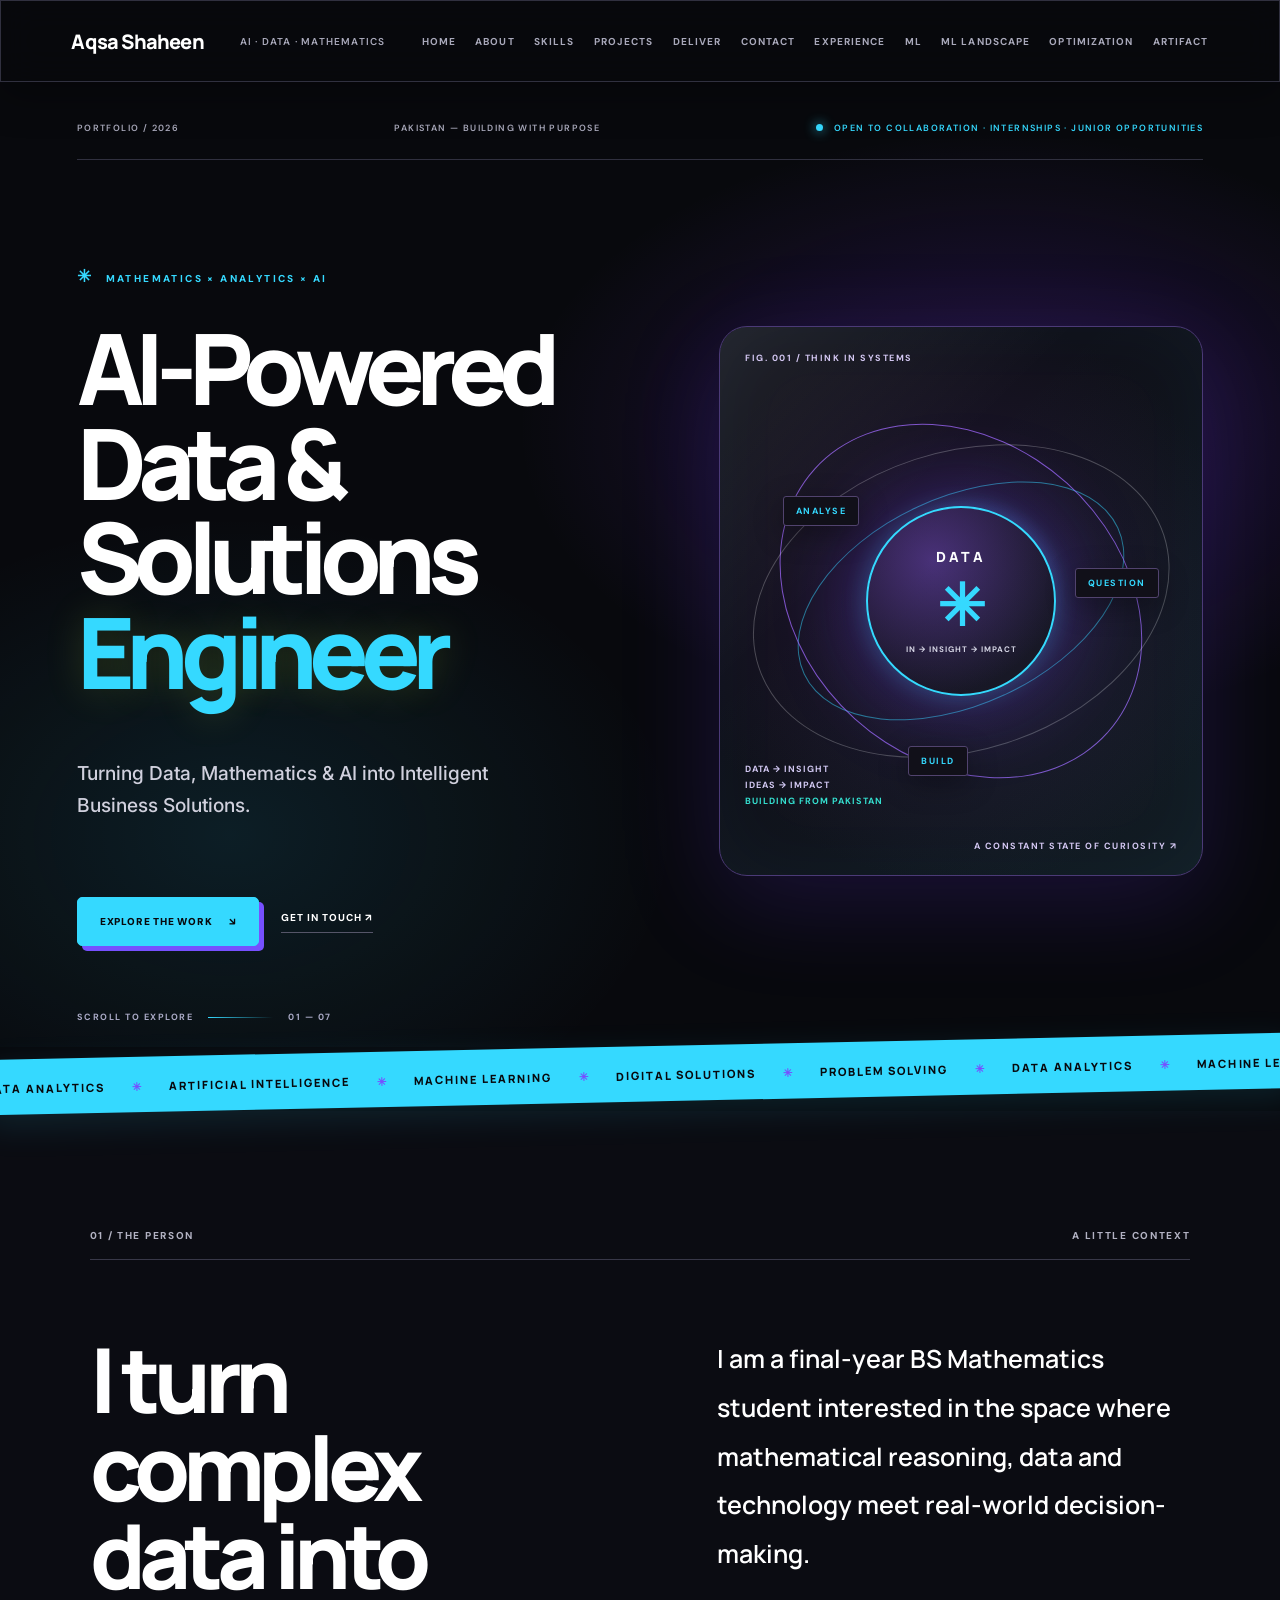
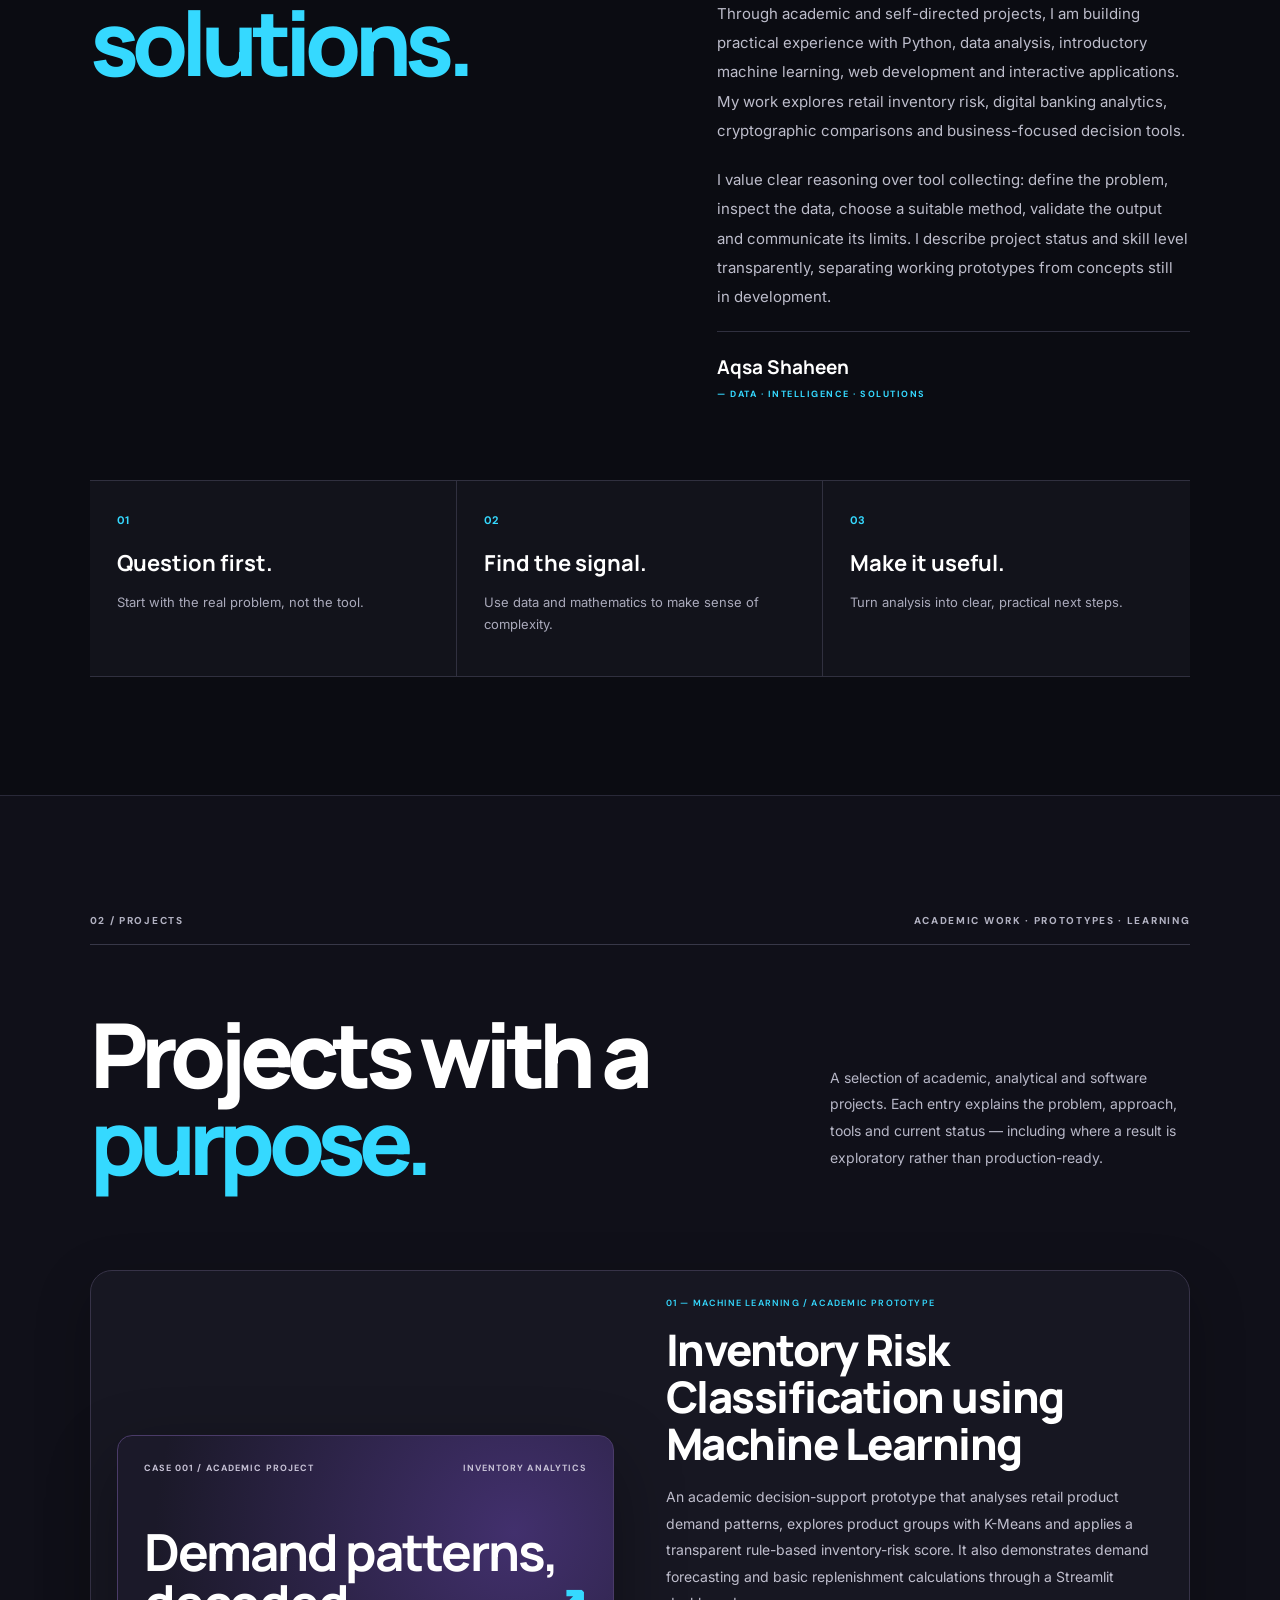
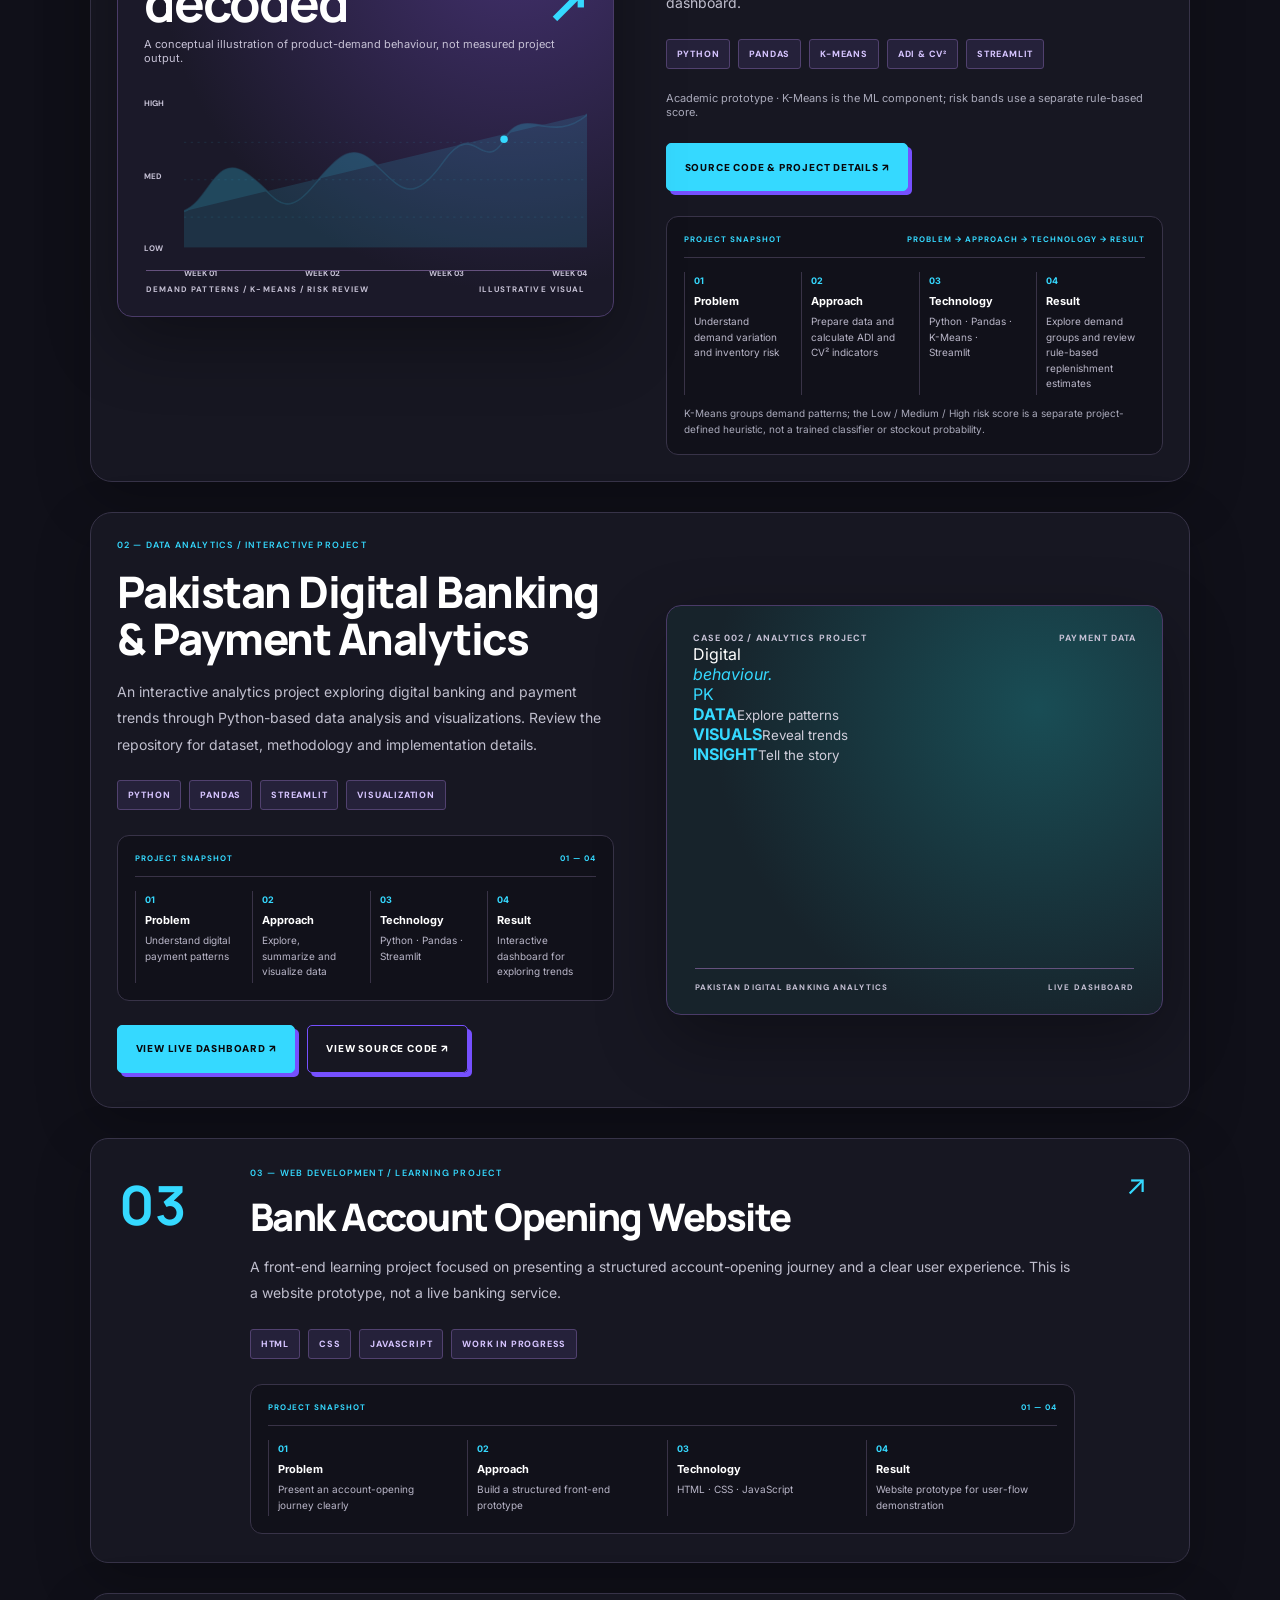
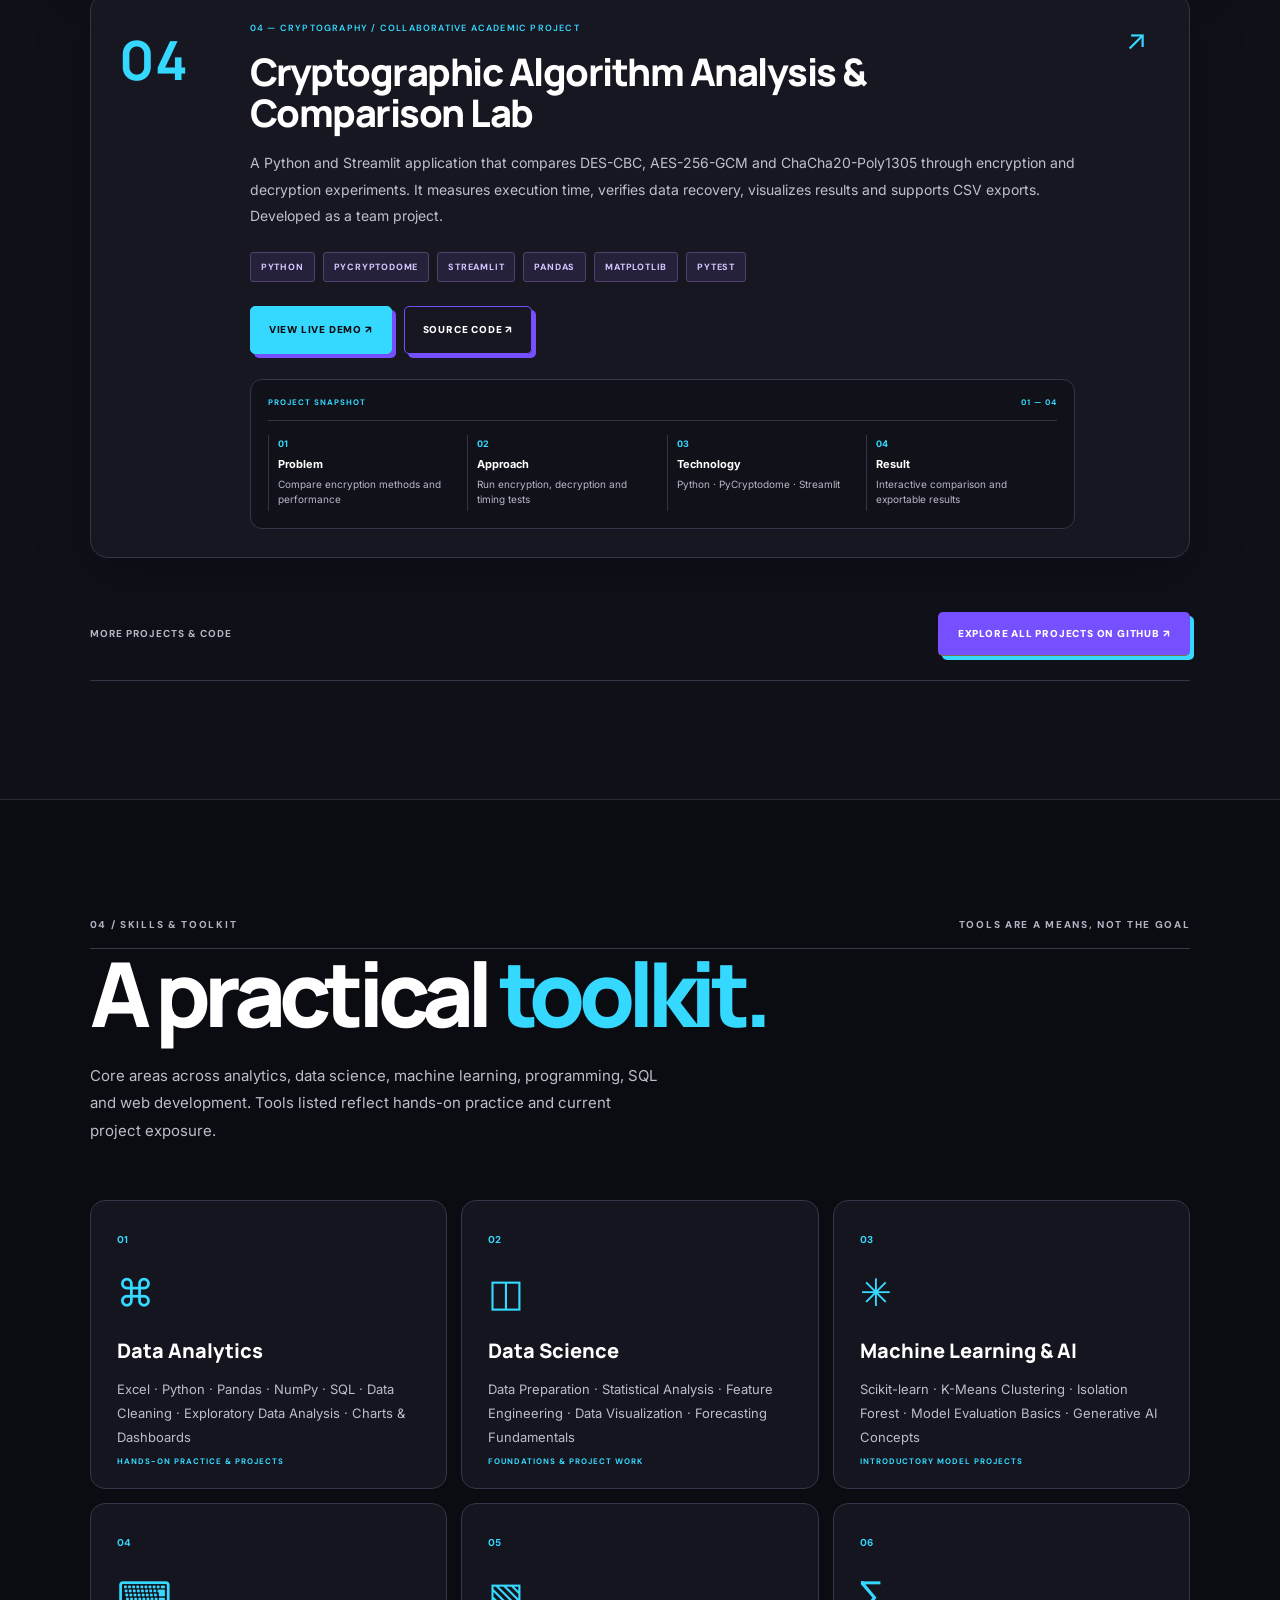
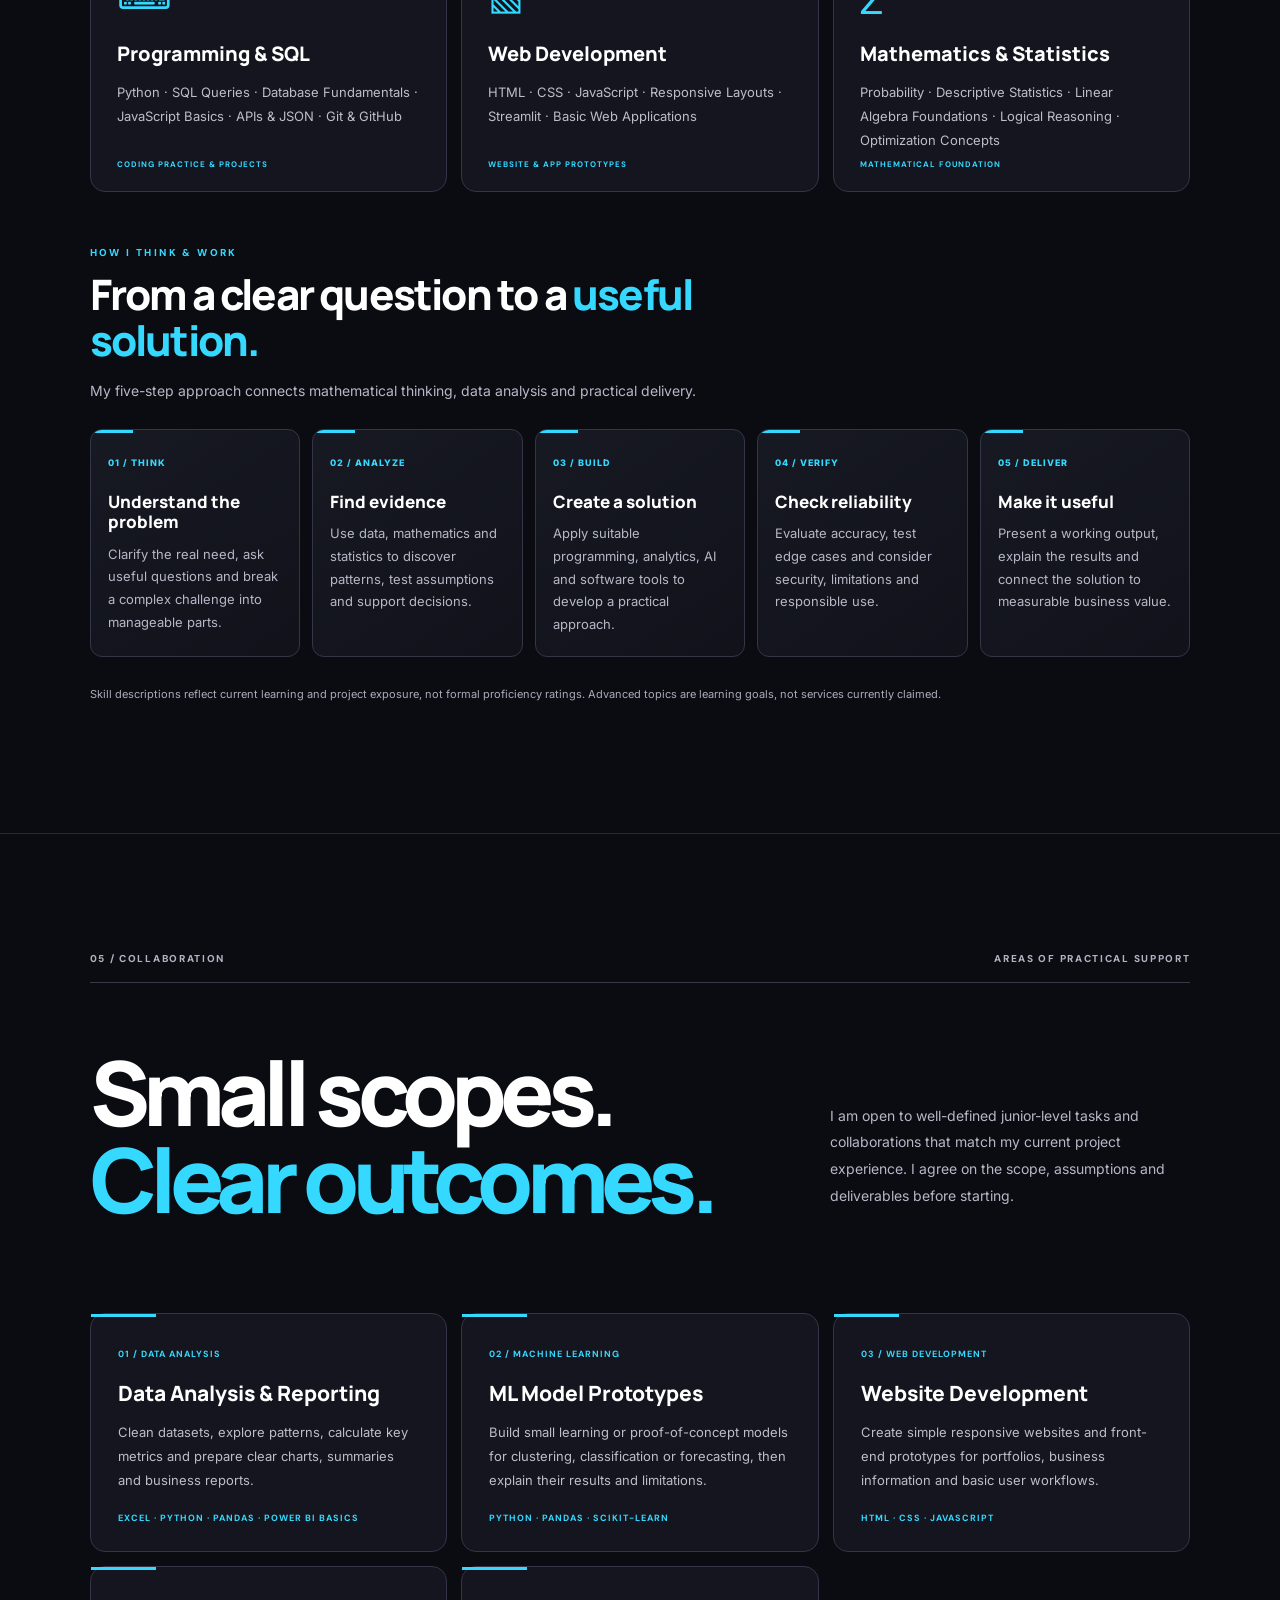
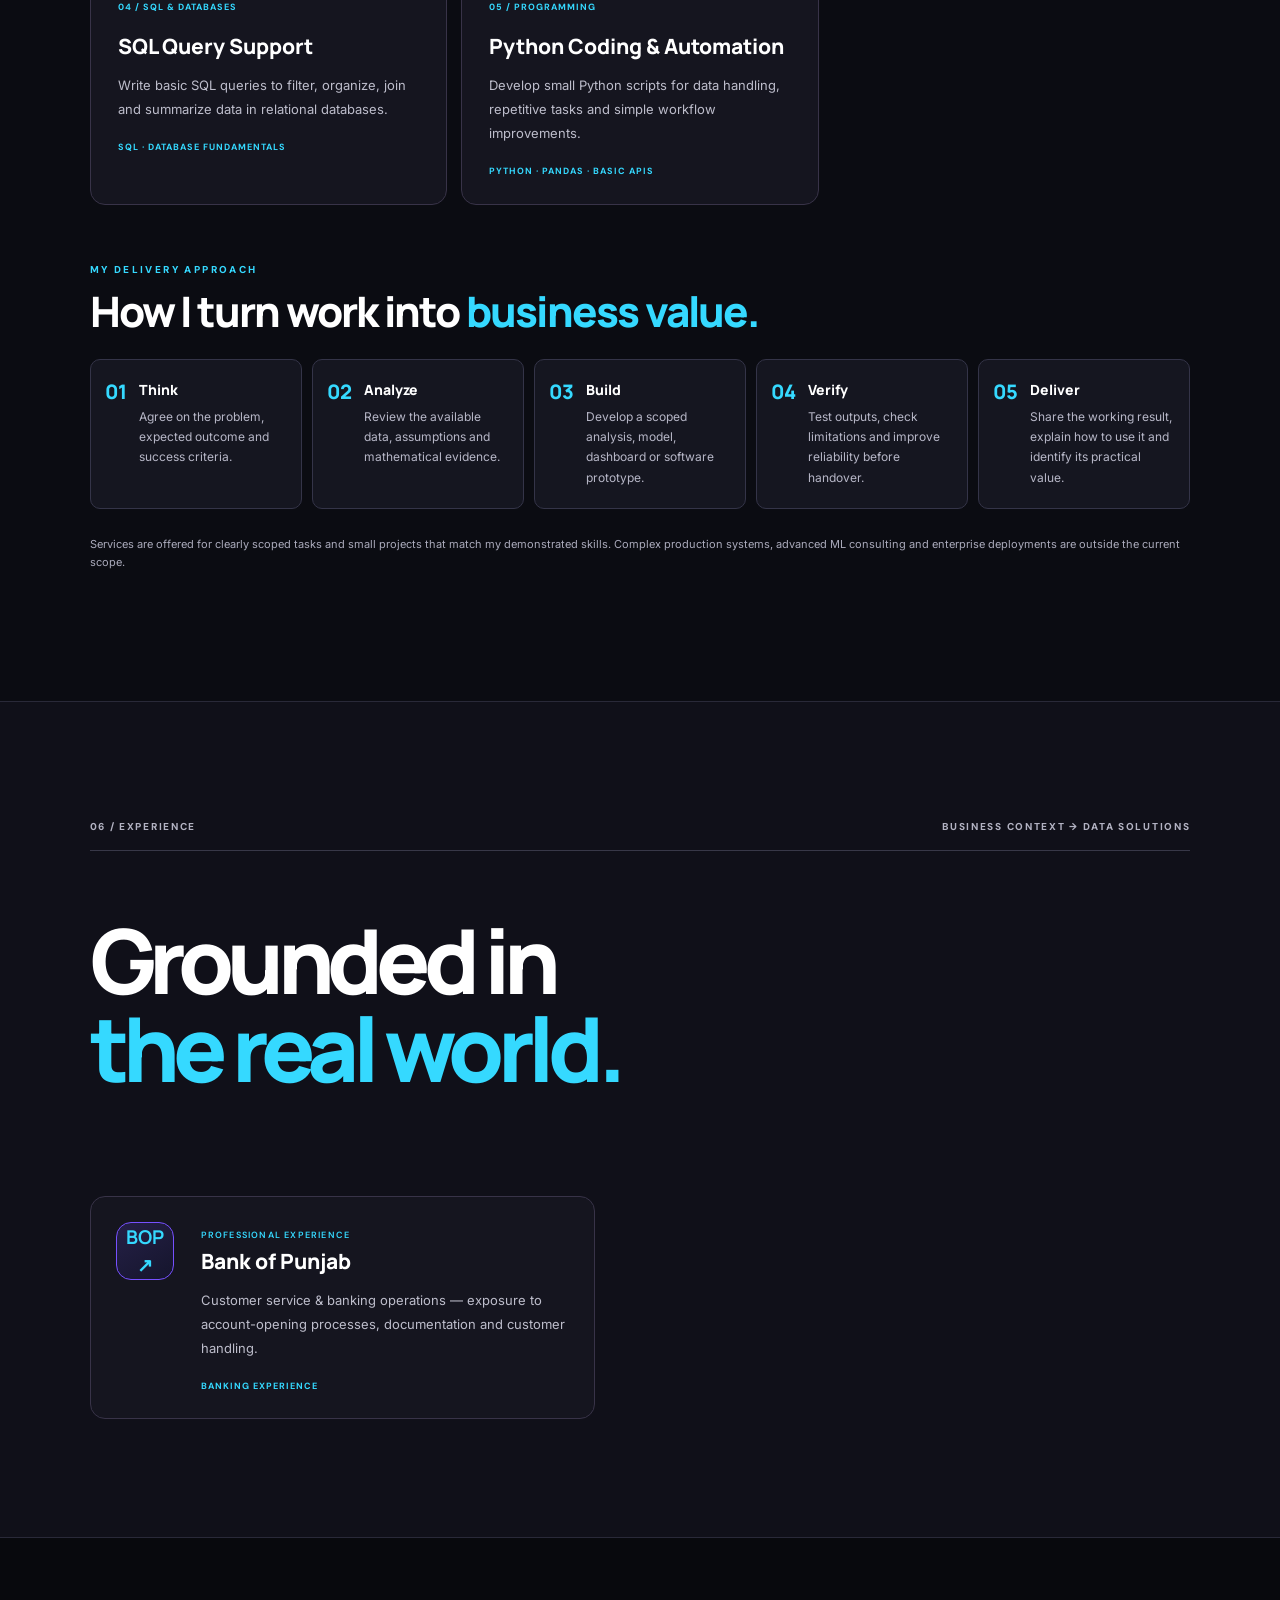
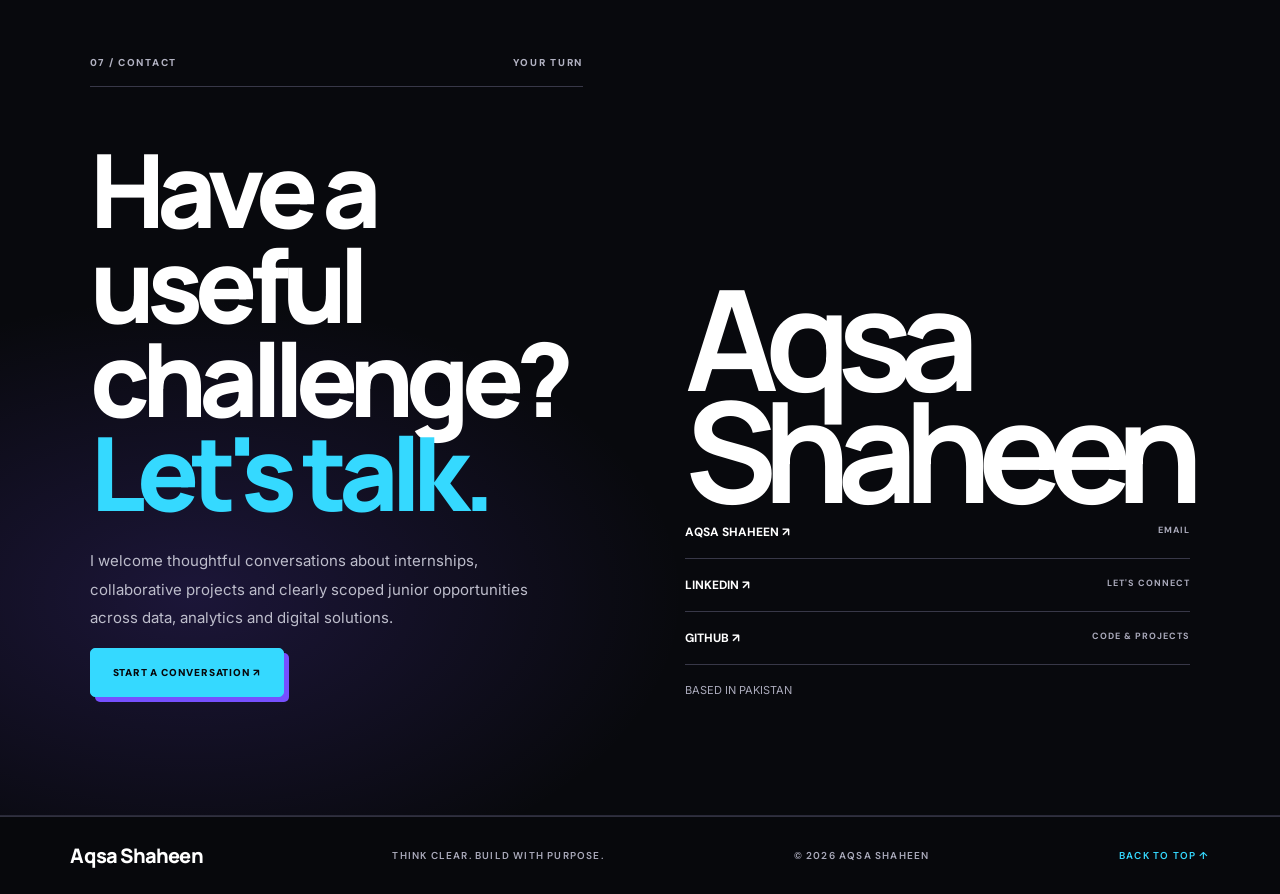
==== commit 19fb82ef: "Add ML Landscape navigation tab" ====
--- a/index.html
+++ b/index.html
@@ -27,6 +27,7 @@
     <a href="index.html#contact">CONTACT</a>
     <a href="index.html#experience">EXPERIENCE</a>
     <a href="machine-learning.html">ML</a>
+    <a href="ml-landscape.html">ML LANDSCAPE</a>
     <a href="optimization.html">OPTIMIZATION</a>
     <a href="artifact-lab.html">ARTIFACT</a>
   </nav>
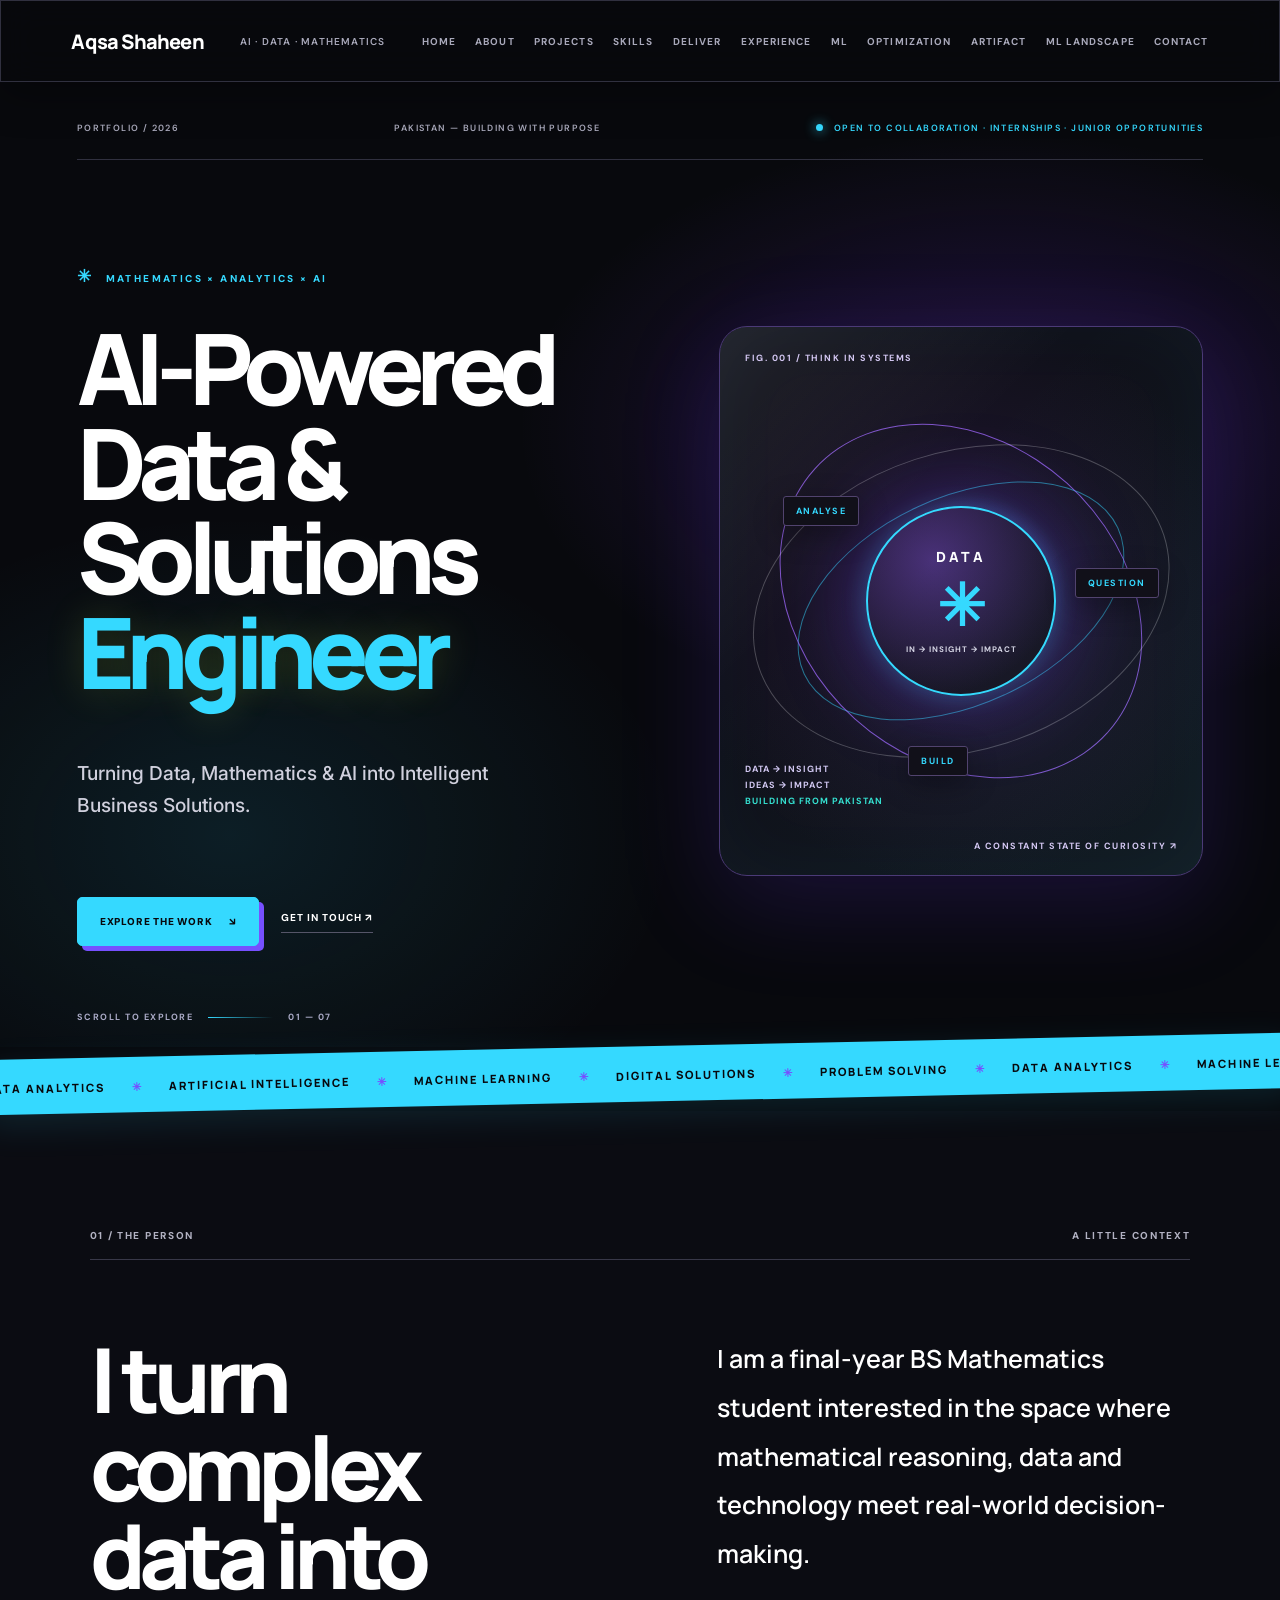
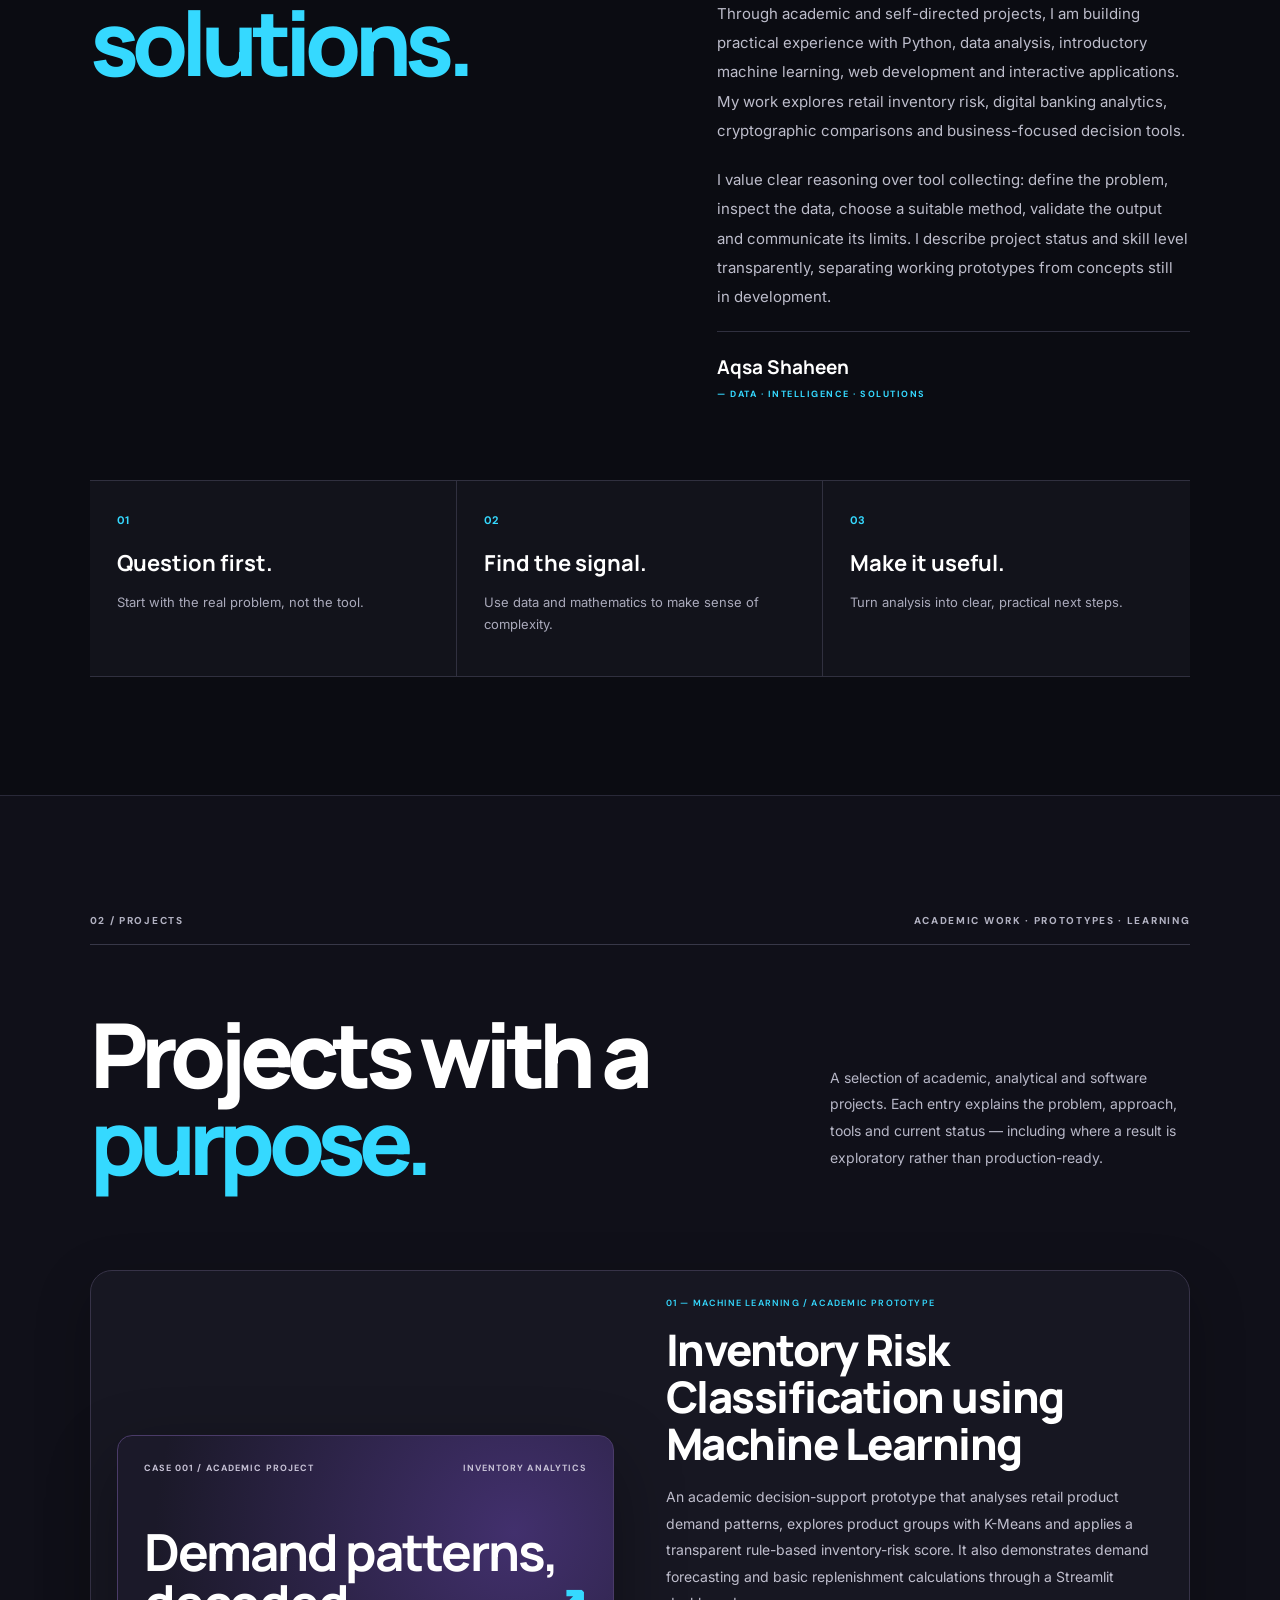
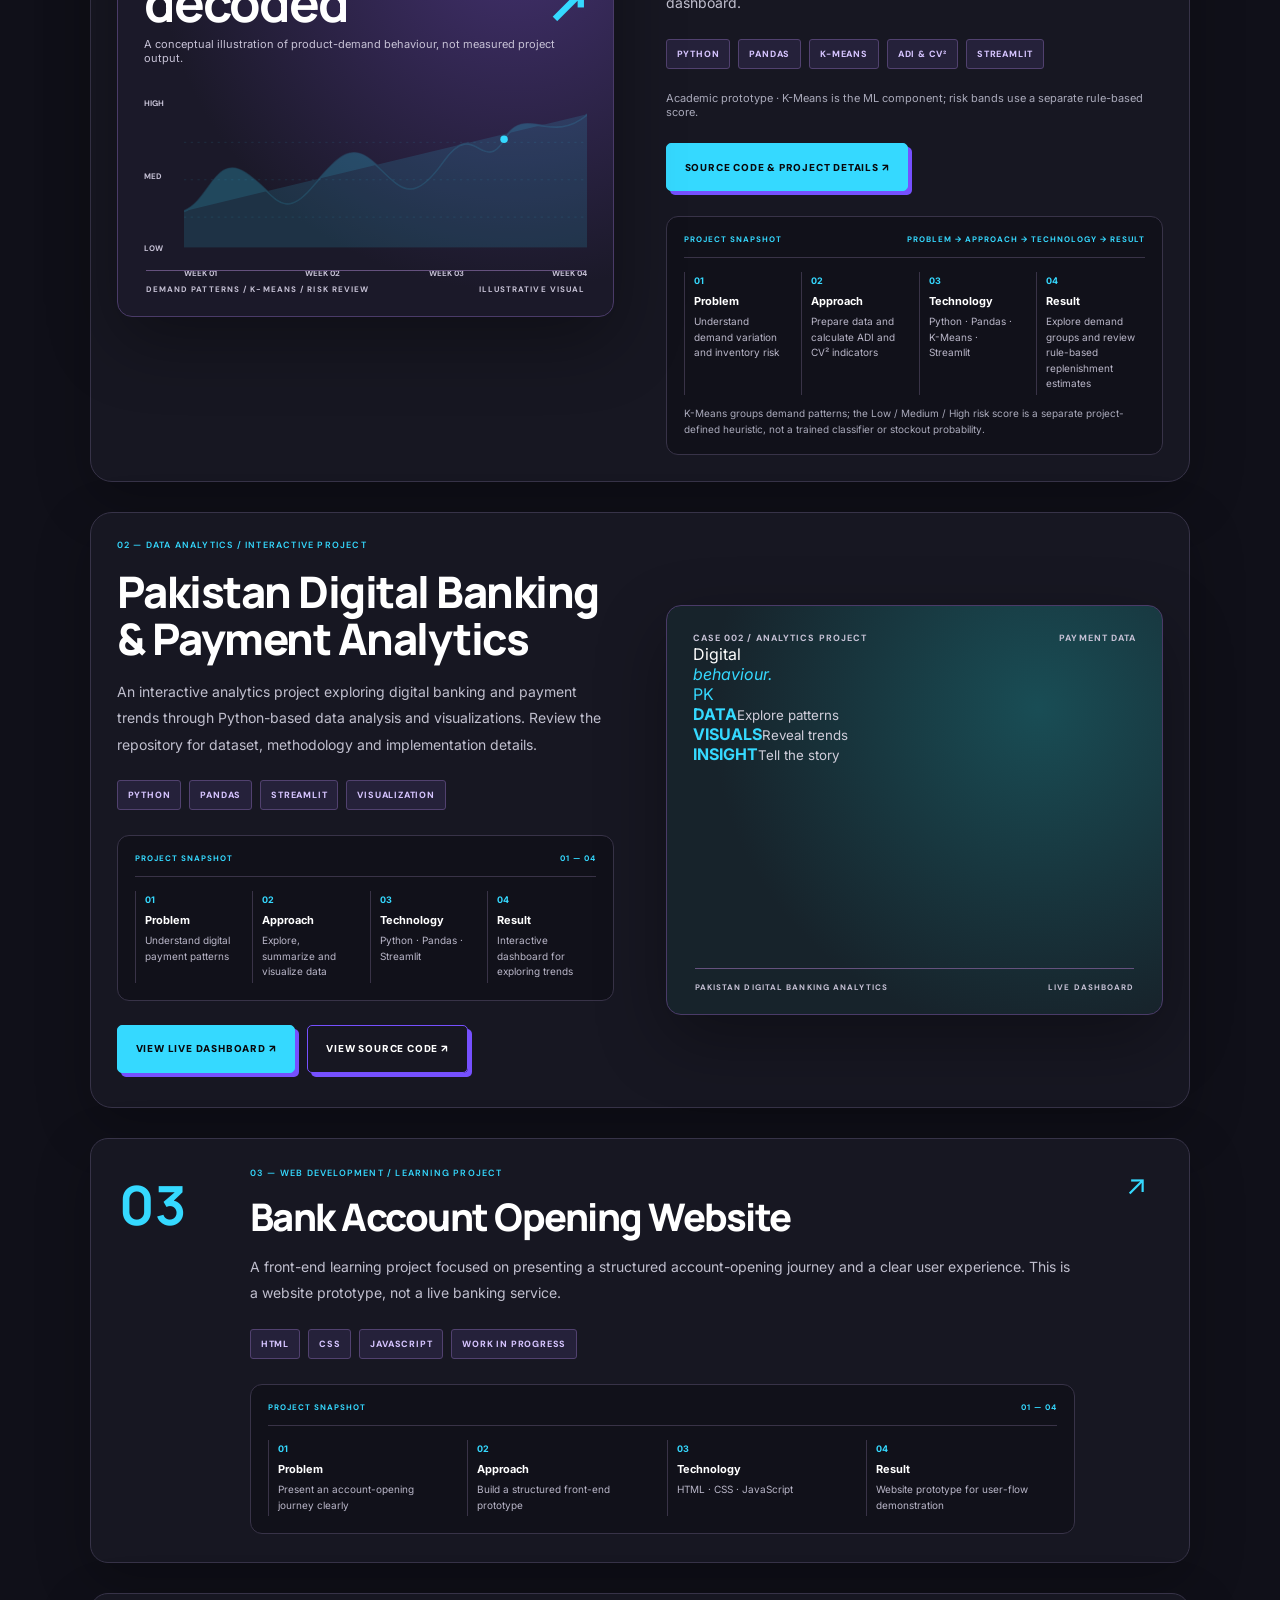
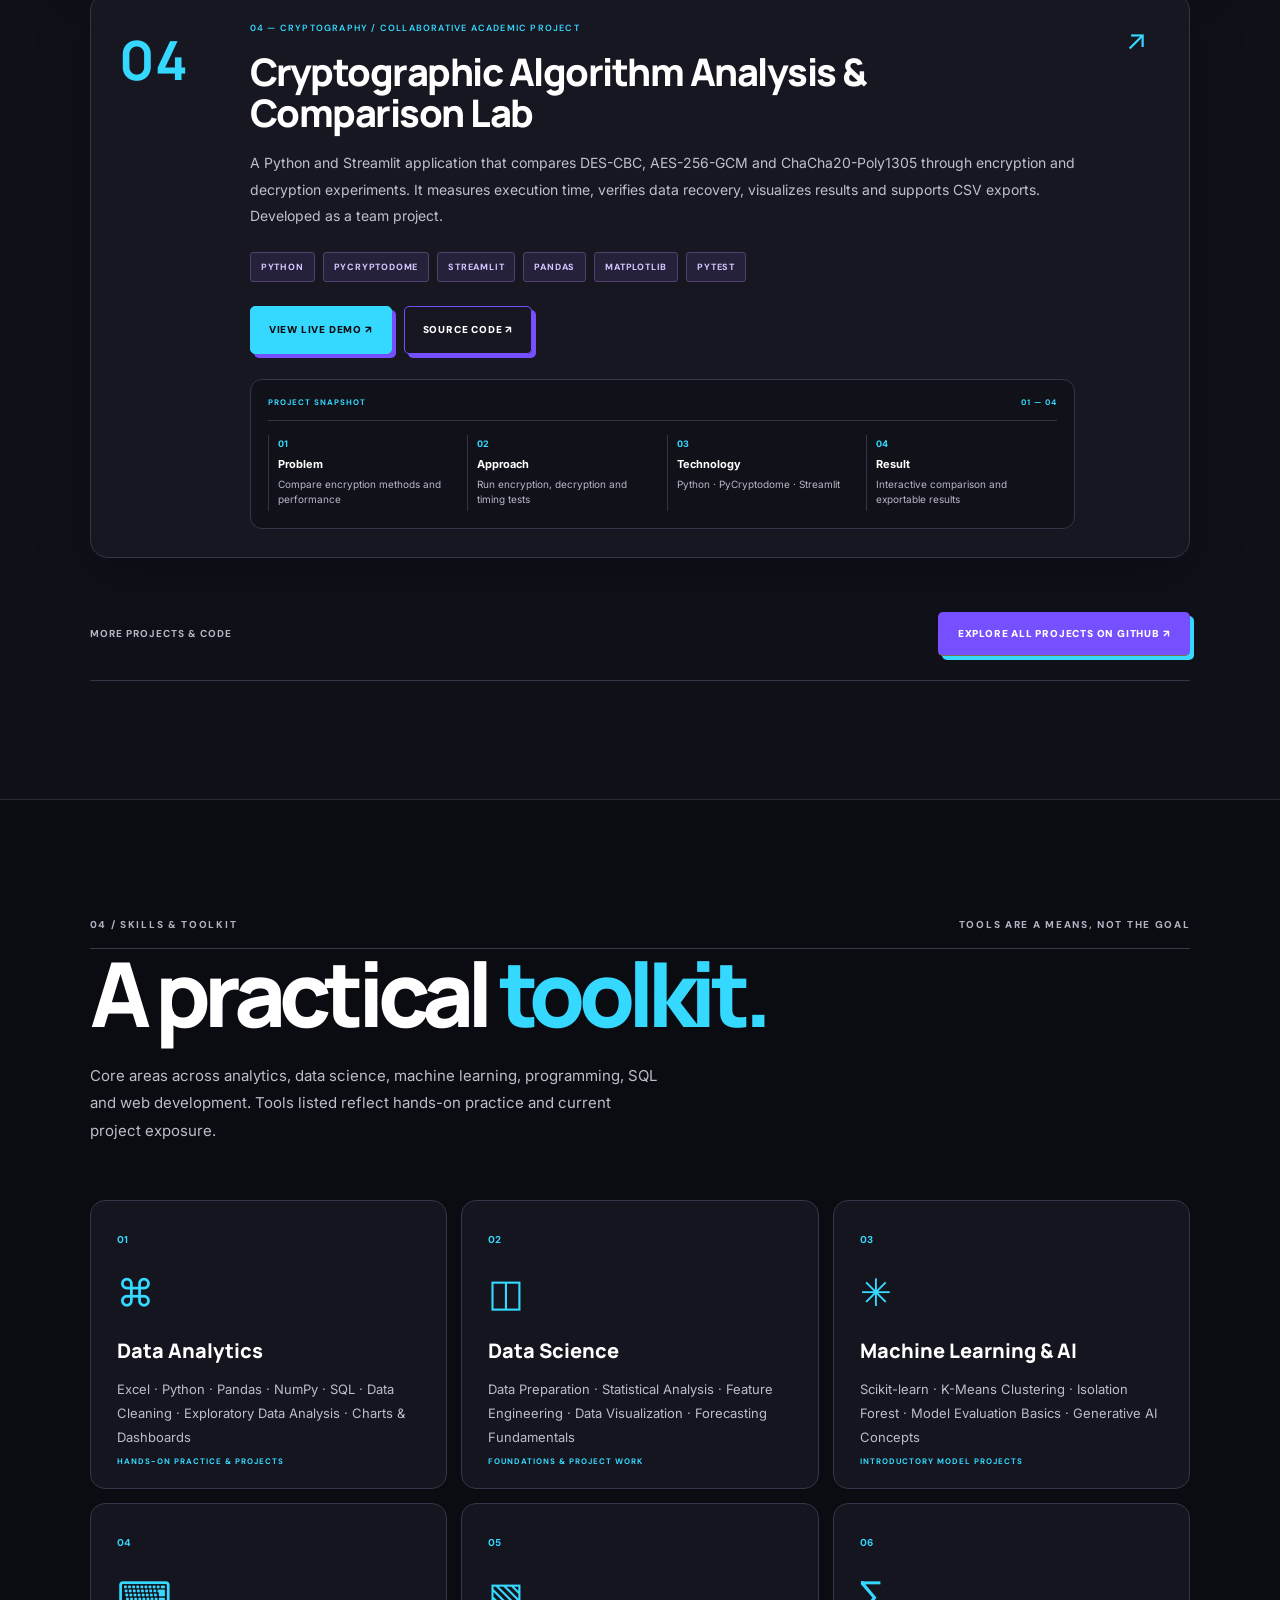
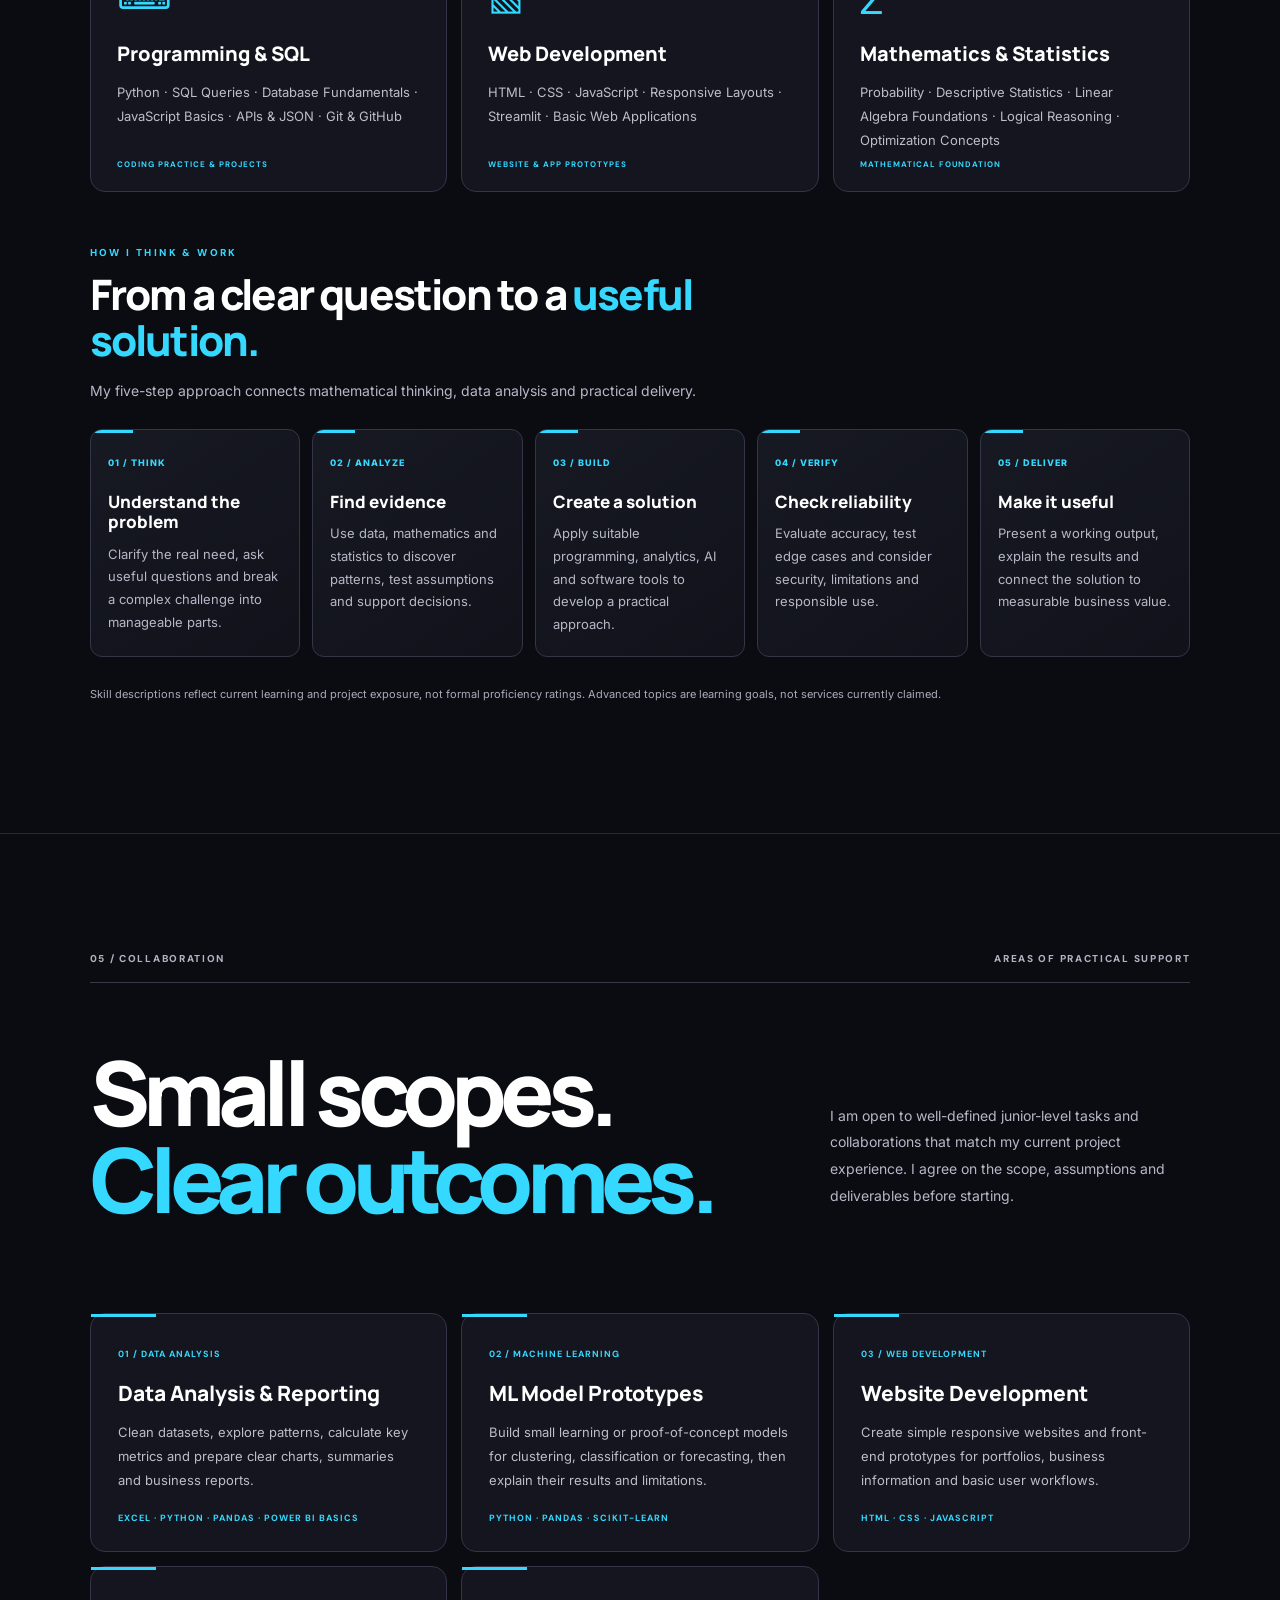
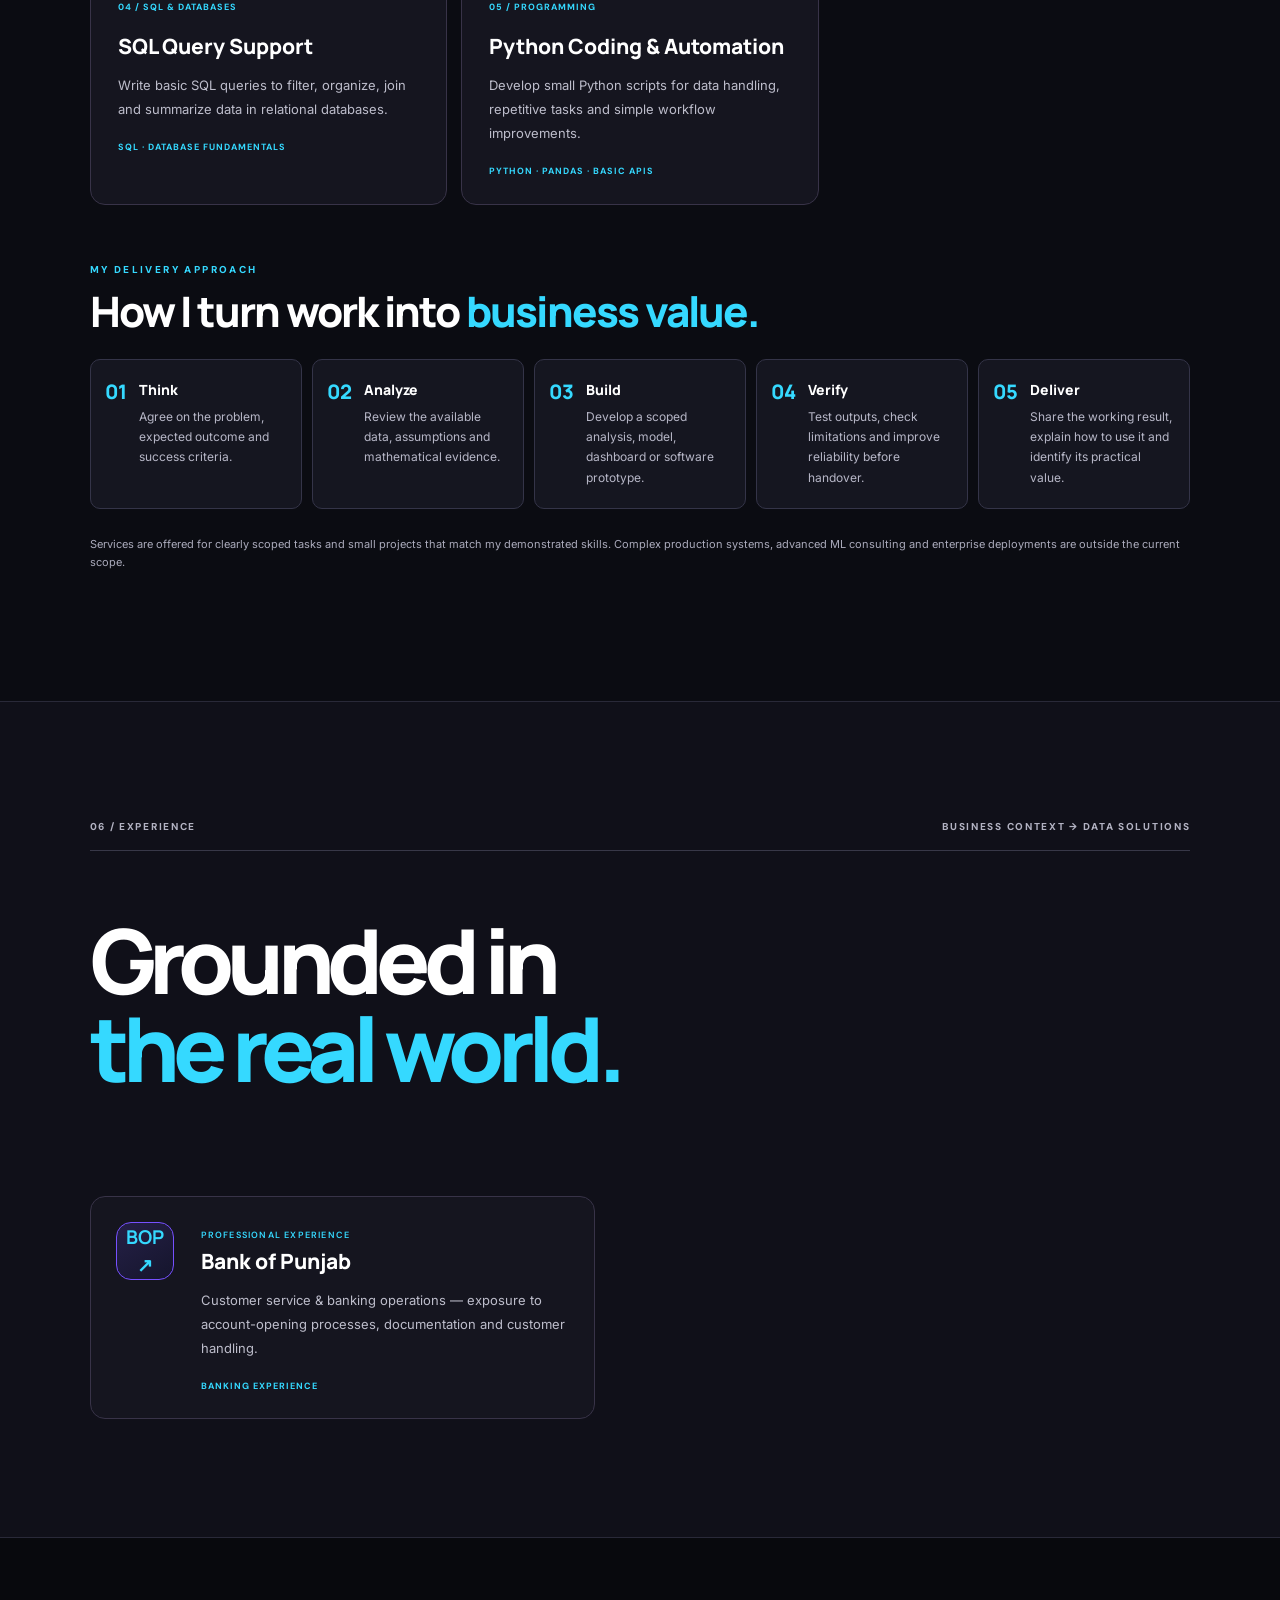
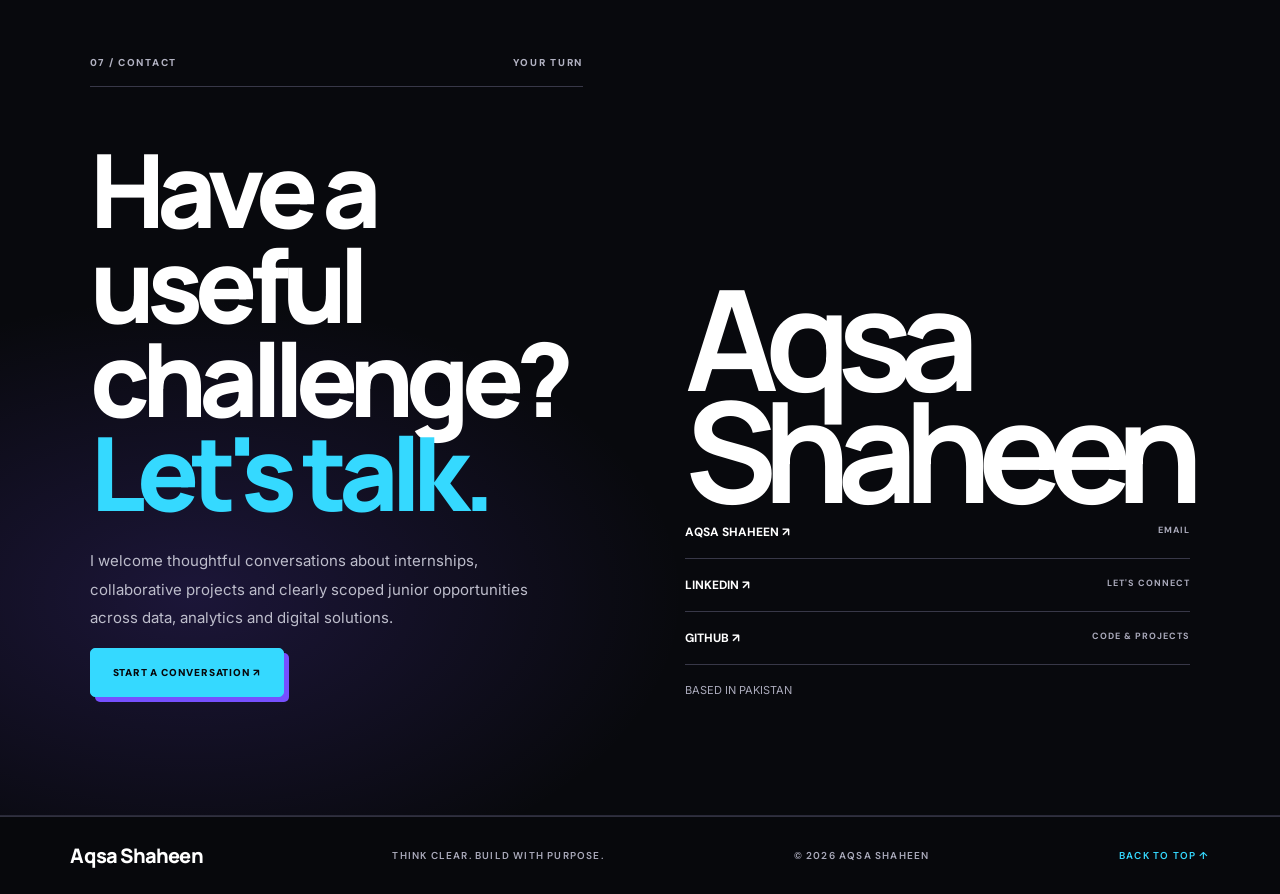
==== commit b259ea4b: "Reorder portfolio navigation and add ML Landscape tab" ====
--- a/index.html
+++ b/index.html
@@ -21,15 +21,15 @@
   <nav class="nav-links" aria-label="Main navigation">
     <a href="index.html#top">HOME</a>
     <a href="index.html#about">ABOUT</a>
+    <a href="index.html#work">PROJECTS</a>
     <a href="index.html#toolkit">SKILLS</a>
-    <a href="index.html#work">PROJECTS</a>
     <a href="index.html#services">DELIVER</a>
-    <a href="index.html#contact">CONTACT</a>
     <a href="index.html#experience">EXPERIENCE</a>
     <a href="machine-learning.html">ML</a>
-    <a href="ml-landscape.html">ML LANDSCAPE</a>
     <a href="optimization.html">OPTIMIZATION</a>
     <a href="artifact-lab.html">ARTIFACT</a>
+    <a href="ml-landscape.html">ML LANDSCAPE</a>
+    <a href="index.html#contact">CONTACT</a>
   </nav>
 </header>
 <main id="top">
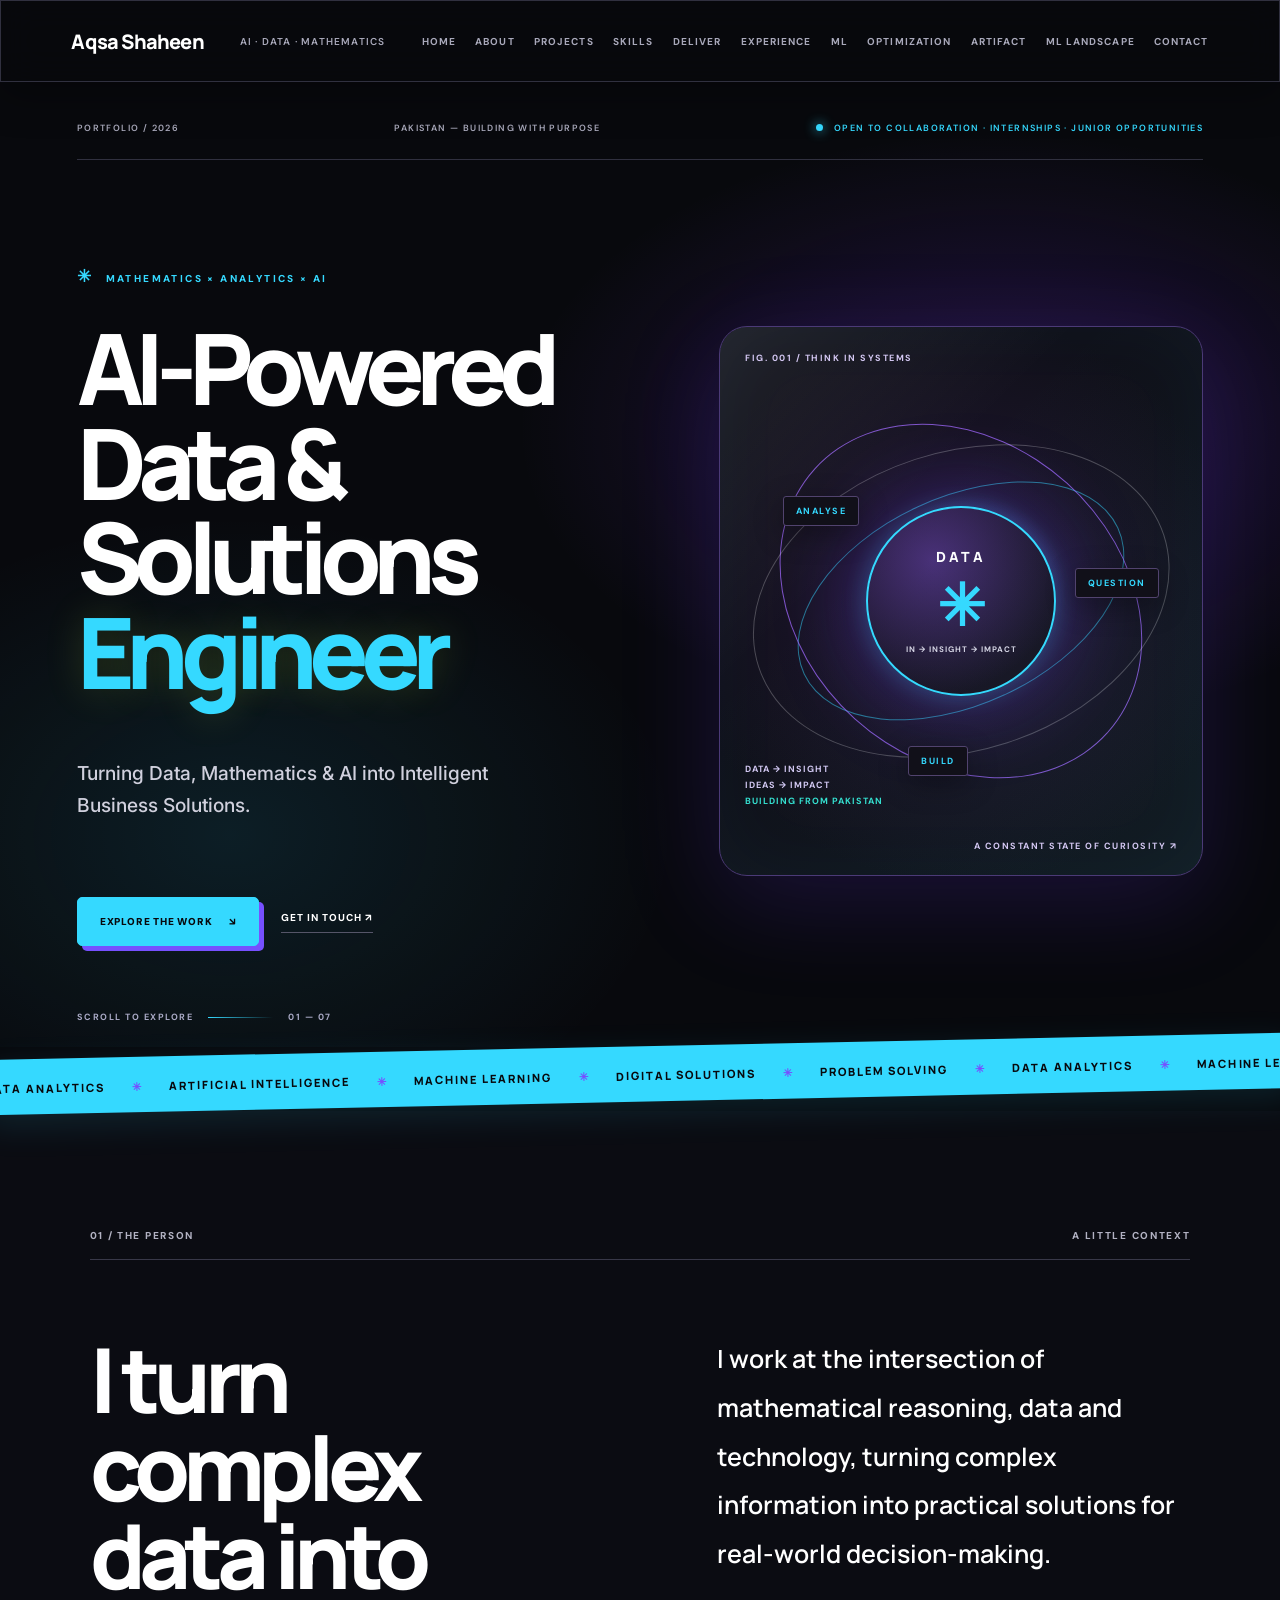
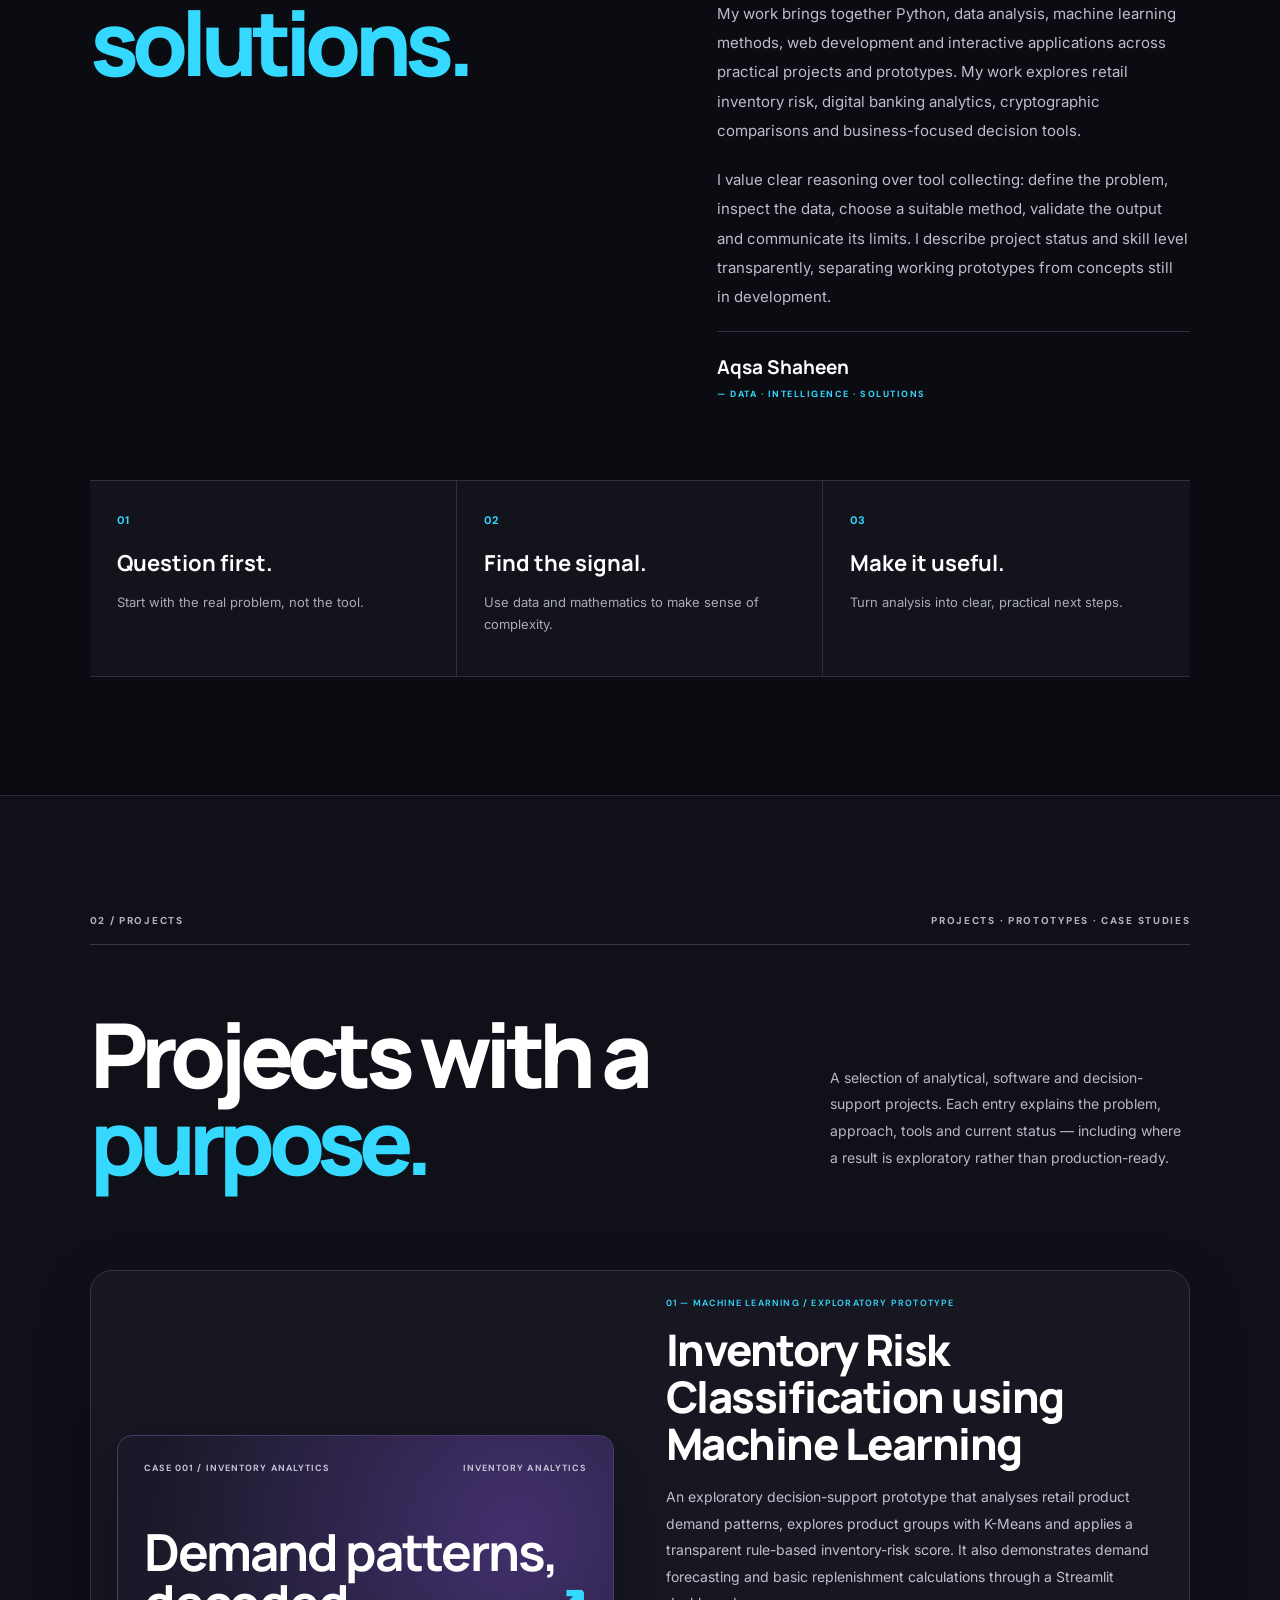
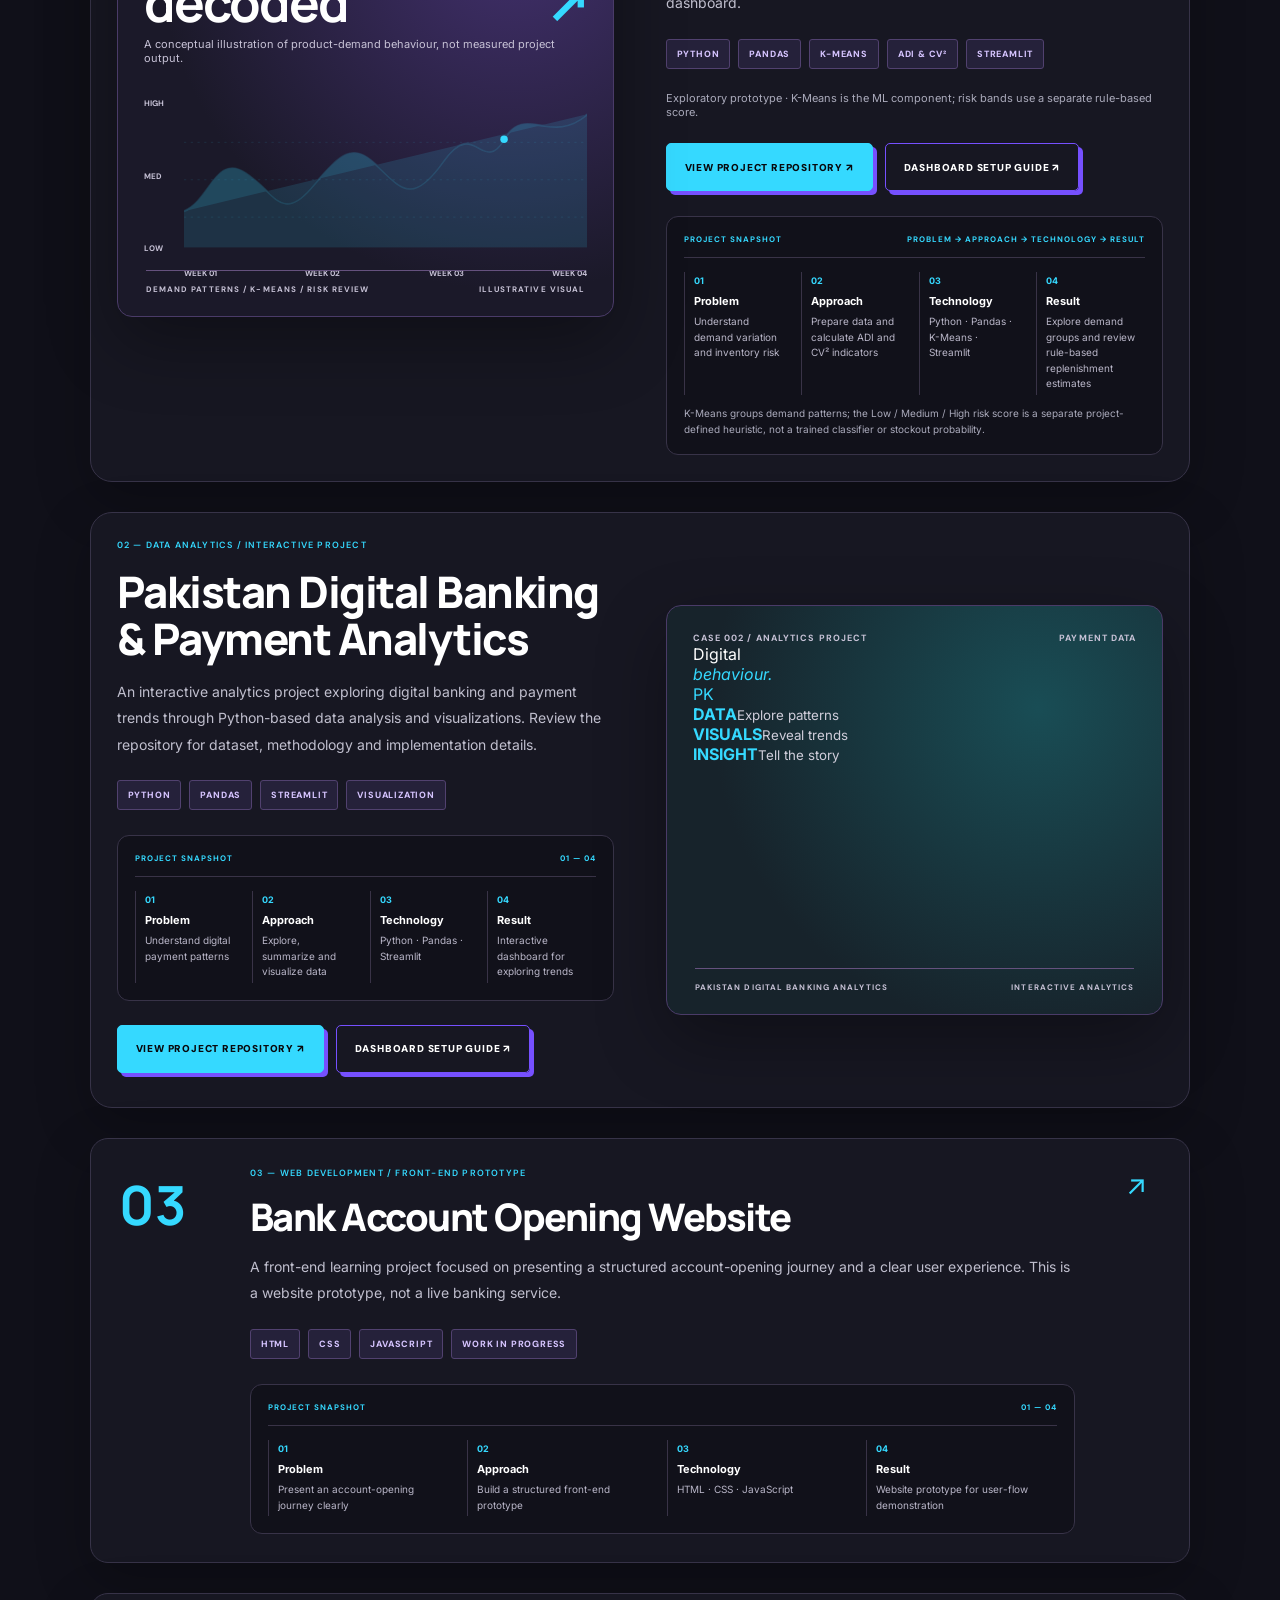
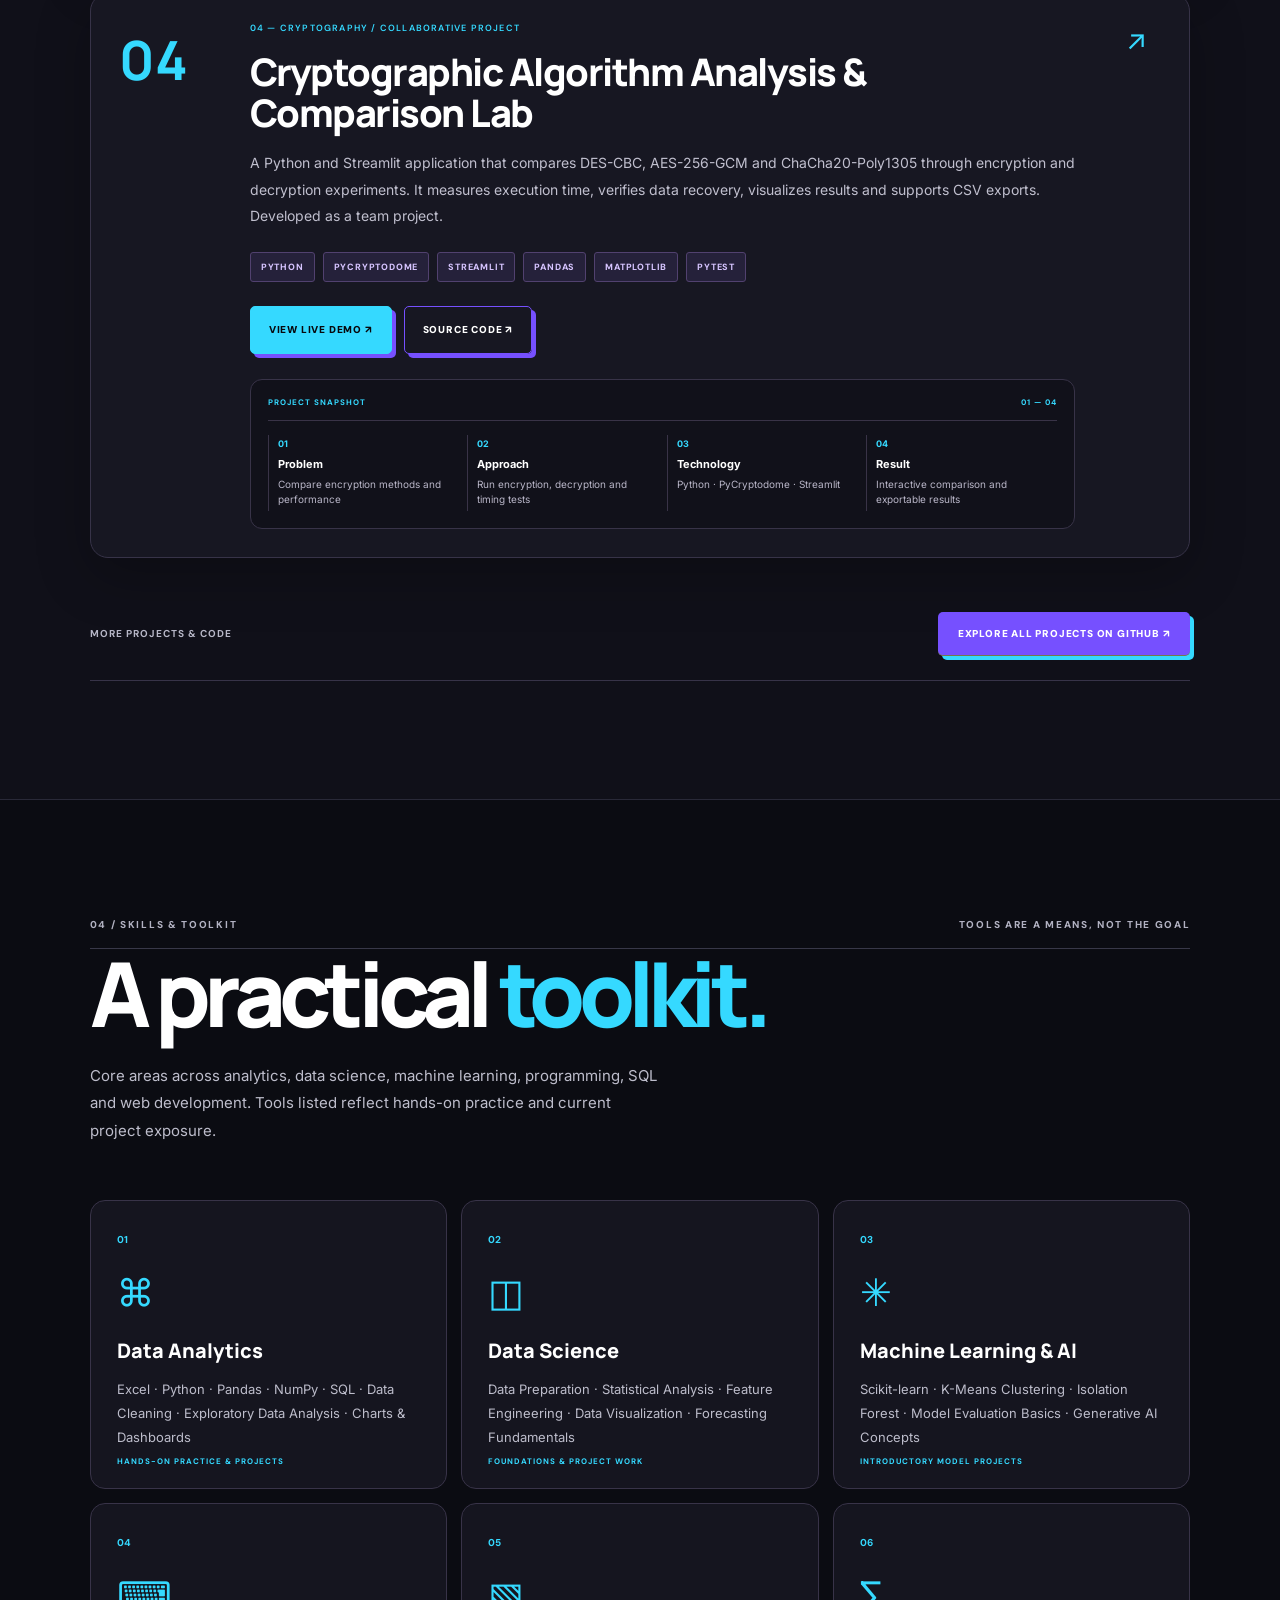
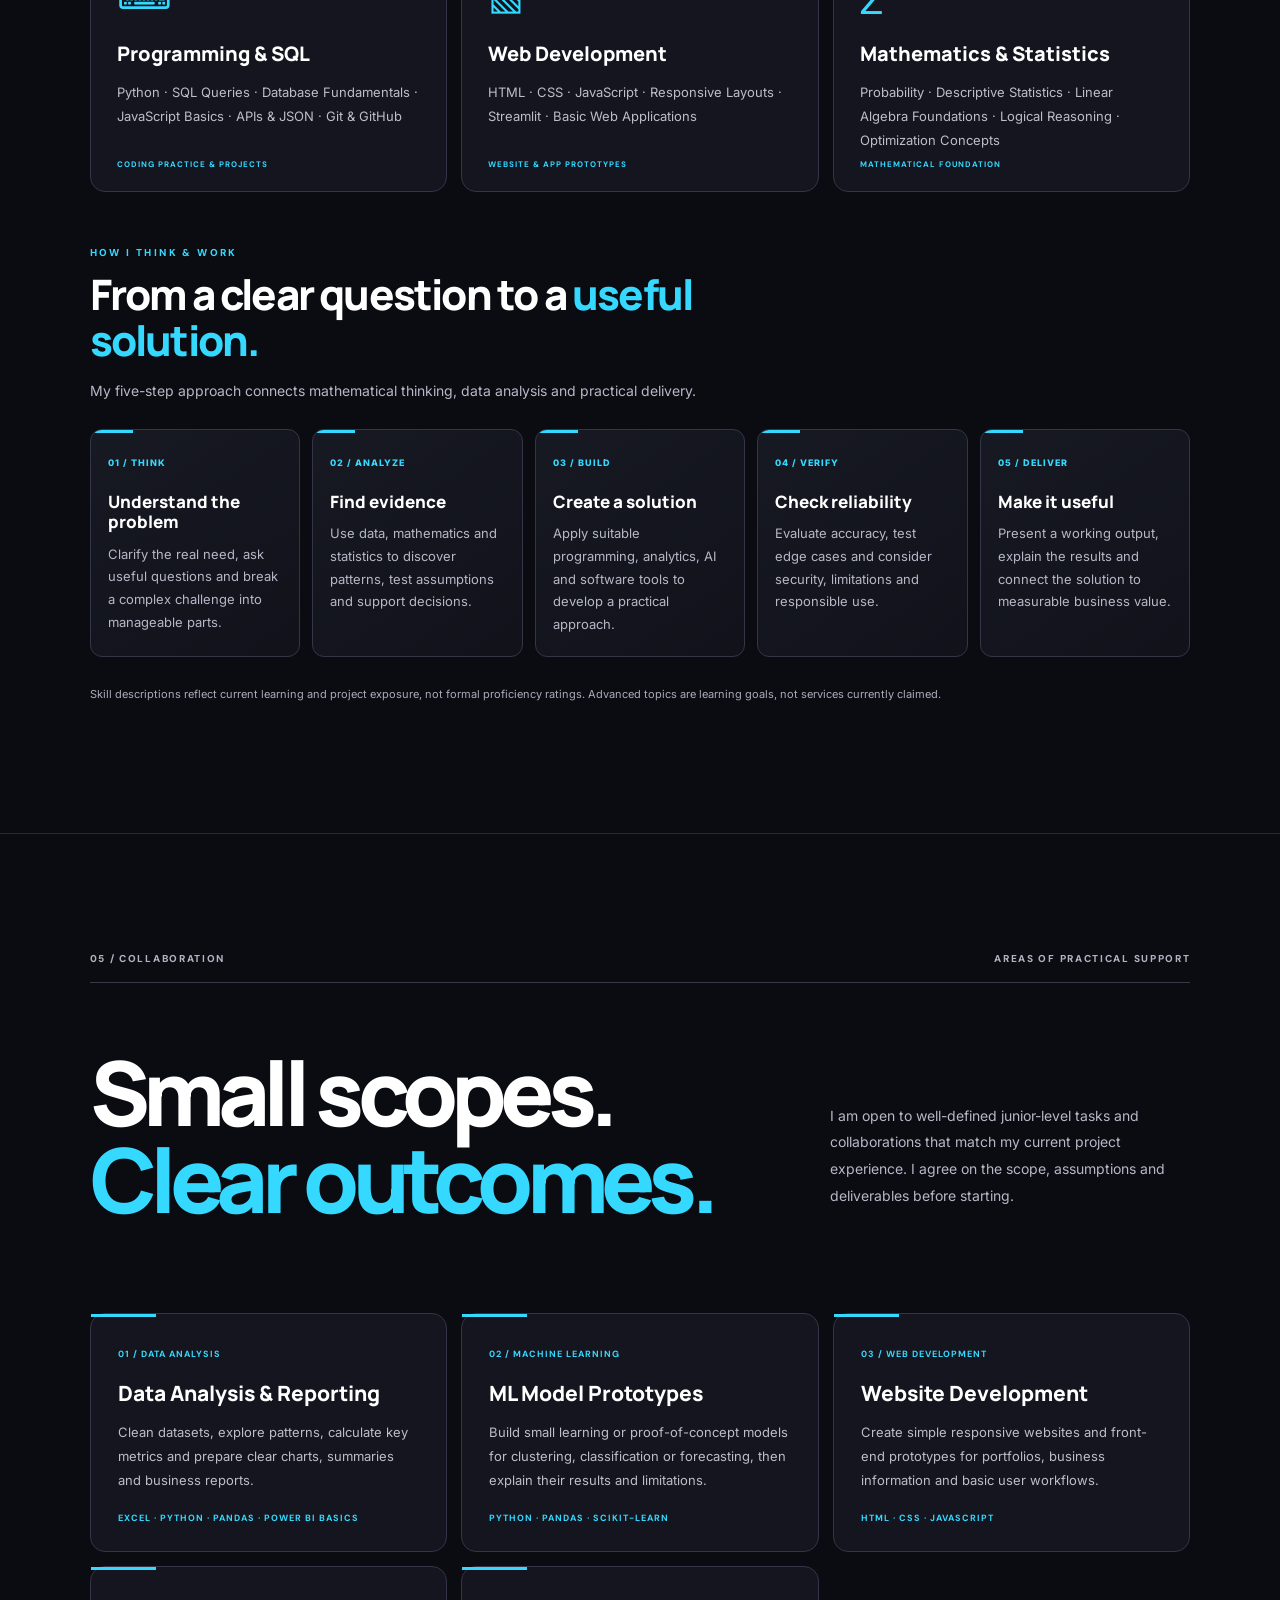
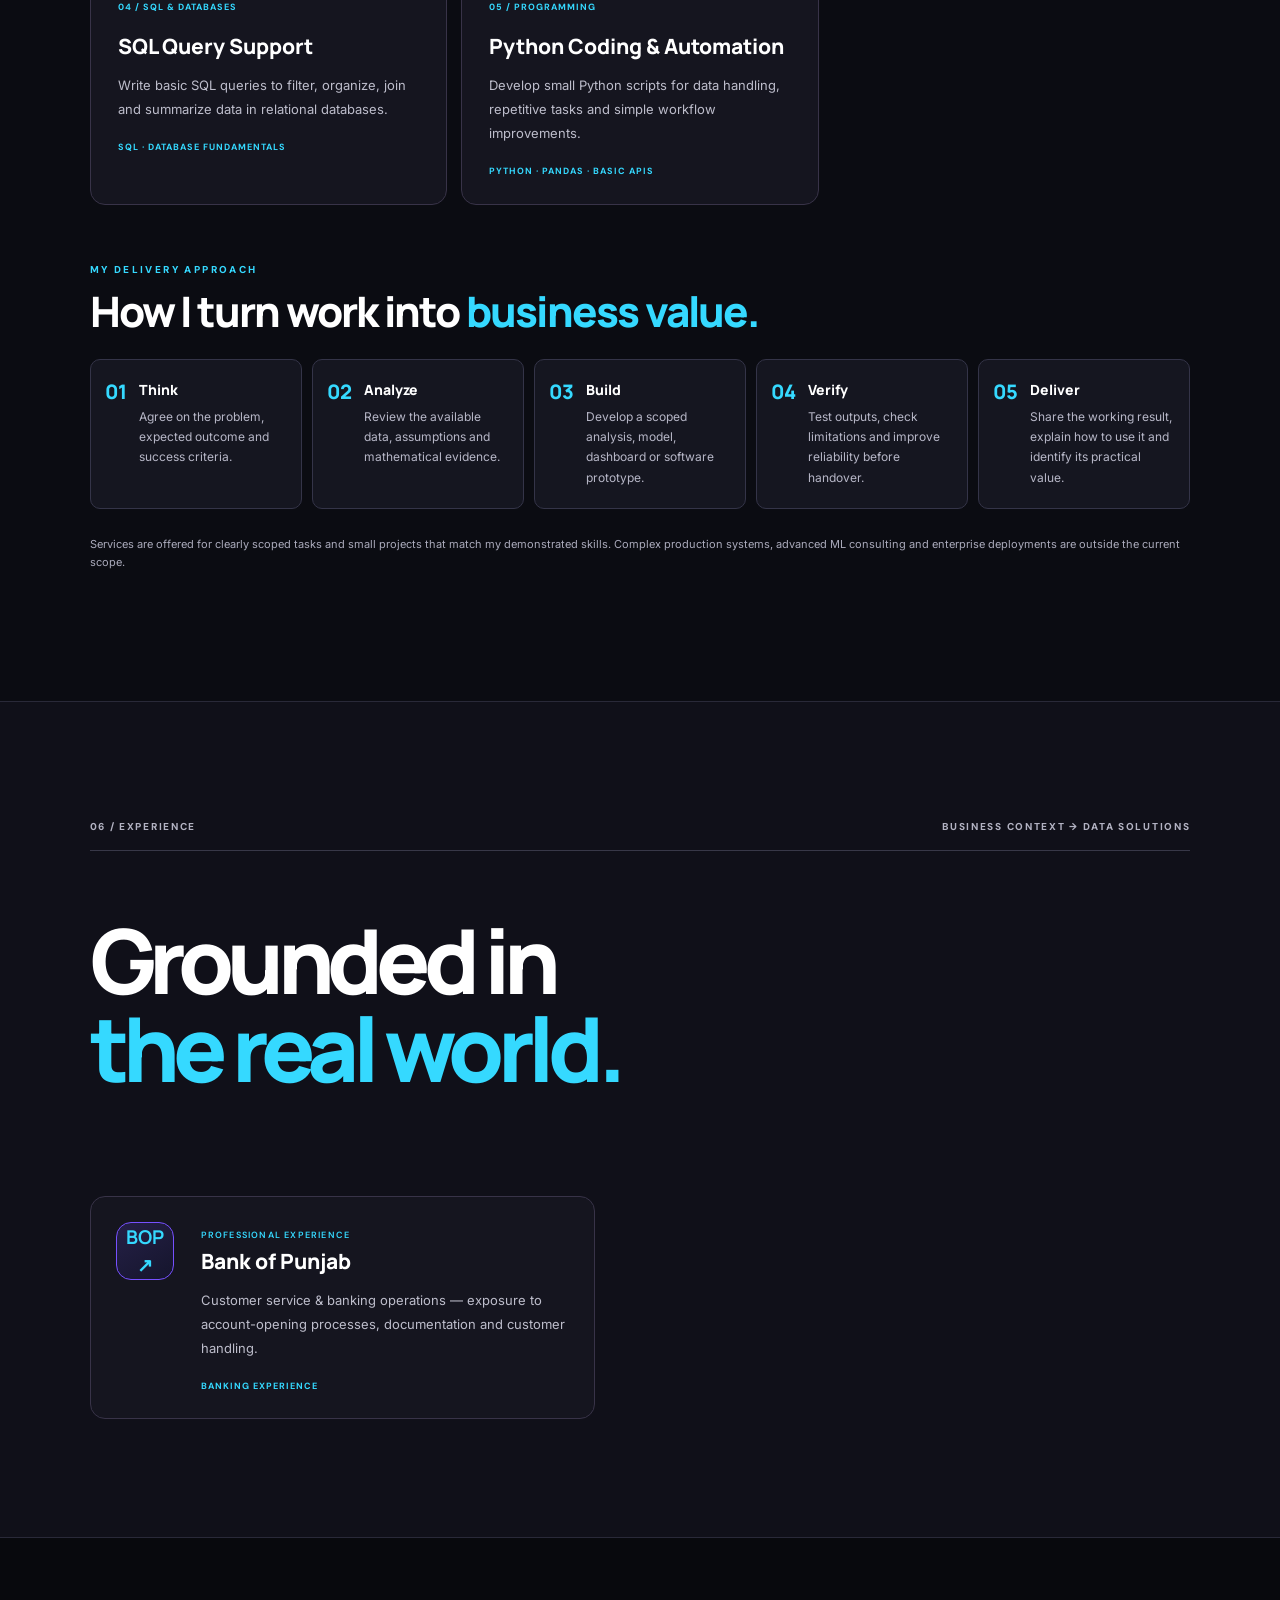
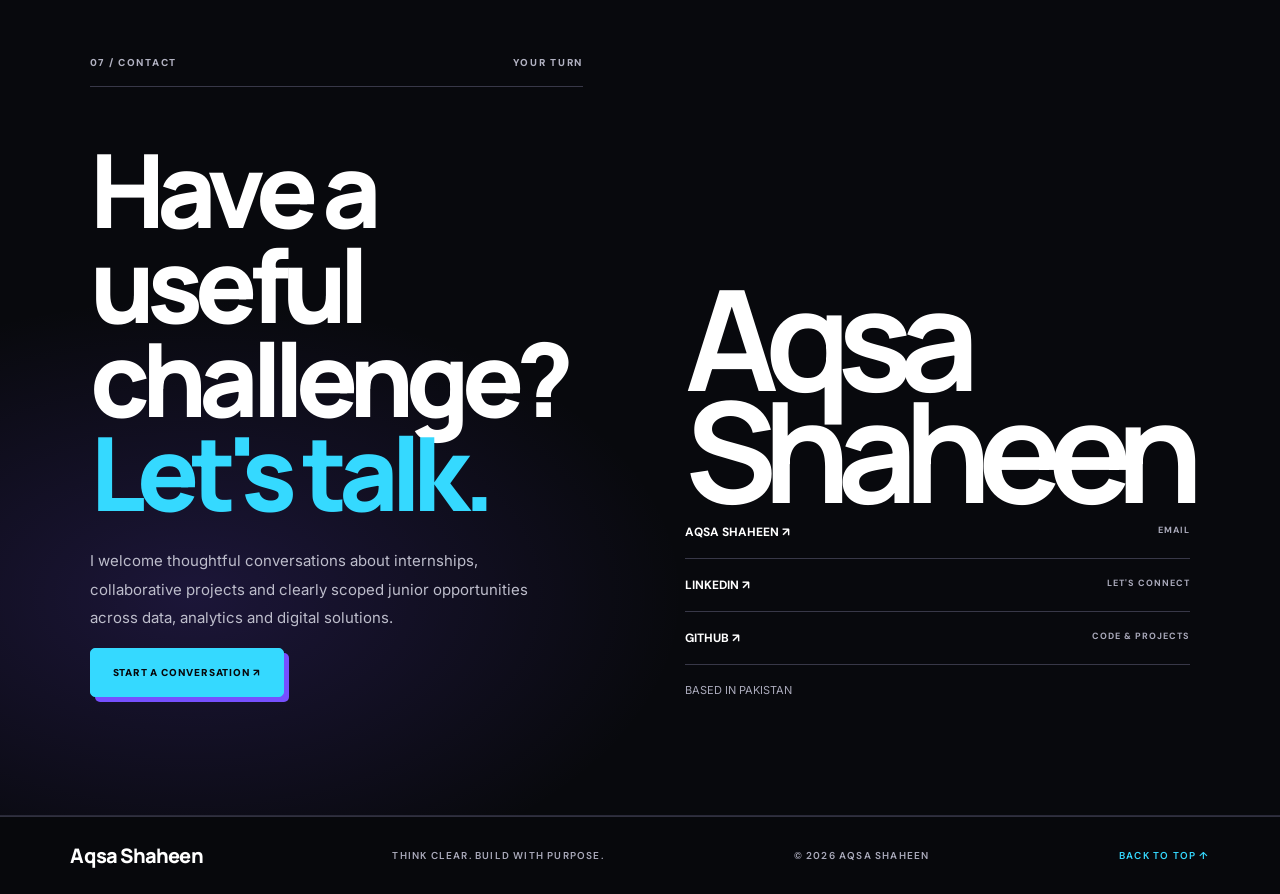
==== commit ee34d079: "Improve section tabs and generalize portfolio presentation" ====
--- a/index.html
+++ b/index.html
@@ -61,16 +61,16 @@
   <div class="section-meta"><span>01 / THE PERSON</span><span>A LITTLE CONTEXT</span></div>
   <div class="about-layout">
     <h2 class="section-title">I turn complex<br>data into <em>solutions.</em></h2>
-    <div class="about-text"><p class="lead">I am a final-year BS Mathematics student interested in the space where mathematical reasoning, data and technology meet real-world decision-making.</p><p>Through academic and self-directed projects, I am building practical experience with Python, data analysis, introductory machine learning, web development and interactive applications. My work explores retail inventory risk, digital banking analytics, cryptographic comparisons and business-focused decision tools.</p><p>I value clear reasoning over tool collecting: define the problem, inspect the data, choose a suitable method, validate the output and communicate its limits. I describe project status and skill level transparently, separating working prototypes from concepts still in development.</p><div class="signature">Aqsa Shaheen <span>— DATA · INTELLIGENCE · SOLUTIONS</span></div></div>
+    <div class="about-text"><p class="lead">I work at the intersection of mathematical reasoning, data and technology, turning complex information into practical solutions for real-world decision-making.</p><p>My work brings together Python, data analysis, machine learning methods, web development and interactive applications across practical projects and prototypes. My work explores retail inventory risk, digital banking analytics, cryptographic comparisons and business-focused decision tools.</p><p>I value clear reasoning over tool collecting: define the problem, inspect the data, choose a suitable method, validate the output and communicate its limits. I describe project status and skill level transparently, separating working prototypes from concepts still in development.</p><div class="signature">Aqsa Shaheen <span>— DATA · INTELLIGENCE · SOLUTIONS</span></div></div>
   </div>
   <div class="principles"><article><b>01</b><h3>Question first.</h3><p>Start with the real problem, not the tool.</p></article><article><b>02</b><h3>Find the signal.</h3><p>Use data and mathematics to make sense of complexity.</p></article><article><b>03</b><h3>Make it useful.</h3><p>Turn analysis into clear, practical next steps.</p></article></div>
 </section>
 <section class="work section-pad" id="work">
-  <div class="section-meta"><span>02 / PROJECTS</span><span>ACADEMIC WORK · PROTOTYPES · LEARNING</span></div>
-  <div class="work-heading"><h2 class="section-title">Projects with a <em>purpose.</em></h2><p>A selection of academic, analytical and software projects. Each entry explains the problem, approach, tools and current status — including where a result is exploratory rather than production-ready.</p></div>
+  <div class="section-meta"><span>02 / PROJECTS</span><span>PROJECTS · PROTOTYPES · CASE STUDIES</span></div>
+  <div class="work-heading"><h2 class="section-title">Projects with a <em>purpose.</em></h2><p>A selection of analytical, software and decision-support projects. Each entry explains the problem, approach, tools and current status — including where a result is exploratory rather than production-ready.</p></div>
   <article class="project project-featured">
-    <div class="project-visual retail-visual"><div class="visual-top"><span>CASE 001 / ACADEMIC PROJECT</span><span>INVENTORY ANALYTICS</span></div><div class="chart-title">Demand patterns, decoded<span>↗</span></div><div class="chart-sub">A conceptual illustration of product-demand behaviour, not measured project output.</div><div class="chart-area"><div class="chart-y"><span>HIGH</span><span>MED</span><span>LOW</span></div><svg viewBox="0 0 540 190" role="img" aria-label="Illustrative rising and falling demand line chart"><path d="M0 150 H540 M0 100 H540 M0 50 H540" stroke="currentColor" opacity=".15" stroke-dasharray="3 6" fill="none"/><path d="M0 142 C35 128 42 65 82 91 S130 156 169 112 S223 48 257 80 S305 134 347 75 S399 94 428 46 S490 55 540 12" fill="none" stroke="#b9f27c" stroke-width="3"/><path d="M0 142 C35 128 42 65 82 91 S130 156 169 112 S223 48 257 80 S305 134 347 75 S399 94 428 46 S490 55 540 12 V190 H0Z" fill="#d7ff56" opacity=".09"/><circle cx="428" cy="46" r="5" fill="#d7ff56"/></svg><div class="chart-x"><span>WEEK 01</span><span>WEEK 02</span><span>WEEK 03</span><span>WEEK 04</span></div></div><div class="visual-bottom"><span>DEMAND PATTERNS / K-MEANS / RISK REVIEW</span><span>ILLUSTRATIVE VISUAL</span></div></div>
-    <div class="project-info"><div class="project-no">01 — MACHINE LEARNING / ACADEMIC PROTOTYPE</div><h3>Inventory Risk Classification using Machine Learning</h3><p>An academic decision-support prototype that analyses retail product demand patterns, explores product groups with K-Means and applies a transparent rule-based inventory-risk score. It also demonstrates demand forecasting and basic replenishment calculations through a Streamlit dashboard.</p><div class="tags"><span>PYTHON</span><span>PANDAS</span><span>K-MEANS</span><span>ADI &amp; CV²</span><span>STREAMLIT</span></div><p class="honesty-note">Academic prototype · K-Means is the ML component; risk bands use a separate rule-based score.</p><div class="project-links"><a href="https://github.com/aqsa745-s/Inventory-Risk-Classification-ML" target="_blank" rel="noopener noreferrer">SOURCE CODE &amp; PROJECT DETAILS ↗</a></div>
+    <div class="project-visual retail-visual"><div class="visual-top"><span>CASE 001 / INVENTORY ANALYTICS</span><span>INVENTORY ANALYTICS</span></div><div class="chart-title">Demand patterns, decoded<span>↗</span></div><div class="chart-sub">A conceptual illustration of product-demand behaviour, not measured project output.</div><div class="chart-area"><div class="chart-y"><span>HIGH</span><span>MED</span><span>LOW</span></div><svg viewBox="0 0 540 190" role="img" aria-label="Illustrative rising and falling demand line chart"><path d="M0 150 H540 M0 100 H540 M0 50 H540" stroke="currentColor" opacity=".15" stroke-dasharray="3 6" fill="none"/><path d="M0 142 C35 128 42 65 82 91 S130 156 169 112 S223 48 257 80 S305 134 347 75 S399 94 428 46 S490 55 540 12" fill="none" stroke="#b9f27c" stroke-width="3"/><path d="M0 142 C35 128 42 65 82 91 S130 156 169 112 S223 48 257 80 S305 134 347 75 S399 94 428 46 S490 55 540 12 V190 H0Z" fill="#d7ff56" opacity=".09"/><circle cx="428" cy="46" r="5" fill="#d7ff56"/></svg><div class="chart-x"><span>WEEK 01</span><span>WEEK 02</span><span>WEEK 03</span><span>WEEK 04</span></div></div><div class="visual-bottom"><span>DEMAND PATTERNS / K-MEANS / RISK REVIEW</span><span>ILLUSTRATIVE VISUAL</span></div></div>
+    <div class="project-info"><div class="project-no">01 — MACHINE LEARNING / EXPLORATORY PROTOTYPE</div><h3>Inventory Risk Classification using Machine Learning</h3><p>An exploratory decision-support prototype that analyses retail product demand patterns, explores product groups with K-Means and applies a transparent rule-based inventory-risk score. It also demonstrates demand forecasting and basic replenishment calculations through a Streamlit dashboard.</p><div class="tags"><span>PYTHON</span><span>PANDAS</span><span>K-MEANS</span><span>ADI &amp; CV²</span><span>STREAMLIT</span></div><p class="honesty-note">Exploratory prototype · K-Means is the ML component; risk bands use a separate rule-based score.</p><div class="project-links"><a href="https://github.com/aqsa745-s/Inventory-Risk-Classification-ML" target="_blank" rel="noopener noreferrer">VIEW PROJECT REPOSITORY ↗</a><a href="https://github.com/aqsa745-s/Inventory-Risk-Classification-ML#run-on-windows-with-vs-code" target="_blank" rel="noopener noreferrer">DASHBOARD SETUP GUIDE ↗</a></div>
       <div class="project-breakdown" aria-label="Project workflow">
         <div class="breakdown-heading"><span>PROJECT SNAPSHOT</span><span>PROBLEM → APPROACH → TECHNOLOGY → RESULT</span></div>
         <div class="breakdown-steps">
@@ -84,11 +84,11 @@
     </div>
   </article>
   <article class="project project-reverse">
-    <div class="project-visual banking-visual"><div class="visual-top"><span>CASE 002 / ANALYTICS PROJECT</span><span>PAYMENT DATA</span></div><div class="bank-title">Digital<br><em>behaviour.</em></div><div class="bank-orbit"><span>PK</span><i></i><b></b></div><div class="bank-stats"><div><strong>DATA</strong><small>Explore patterns</small></div><div><strong>VISUALS</strong><small>Reveal trends</small></div><div><strong>INSIGHT</strong><small>Tell the story</small></div></div><div class="visual-bottom"><span>PAKISTAN DIGITAL BANKING ANALYTICS</span><span>LIVE DASHBOARD</span></div></div>
-    <div class="project-info"><div class="project-no">02 — DATA ANALYTICS / INTERACTIVE PROJECT</div><h3>Pakistan Digital Banking & Payment Analytics</h3><p>An interactive analytics project exploring digital banking and payment trends through Python-based data analysis and visualizations. Review the repository for dataset, methodology and implementation details.</p><div class="tags"><span>PYTHON</span><span>PANDAS</span><span>STREAMLIT</span><span>VISUALIZATION</span></div><div class="project-breakdown compact-breakdown"><div class="breakdown-heading"><span>PROJECT SNAPSHOT</span><span>01 — 04</span></div><div class="breakdown-steps"><div><b>01</b><strong>Problem</strong><small>Understand digital payment patterns</small></div><div><b>02</b><strong>Approach</strong><small>Explore, summarize and visualize data</small></div><div><b>03</b><strong>Technology</strong><small>Python · Pandas · Streamlit</small></div><div><b>04</b><strong>Result</strong><small>Interactive dashboard for exploring trends</small></div></div></div><div class="project-links"><a href="https://pakistan-digitalbankinganalytics-5tms8zbdrftkty9nnwpwva.streamlit.app/" target="_blank" rel="noopener noreferrer">VIEW LIVE DASHBOARD ↗</a><a href="https://github.com/aqsa745-s/Pakistan-Digital_Banking_Analytics" target="_blank" rel="noopener noreferrer">VIEW SOURCE CODE ↗</a></div></div>
+    <div class="project-visual banking-visual"><div class="visual-top"><span>CASE 002 / ANALYTICS PROJECT</span><span>PAYMENT DATA</span></div><div class="bank-title">Digital<br><em>behaviour.</em></div><div class="bank-orbit"><span>PK</span><i></i><b></b></div><div class="bank-stats"><div><strong>DATA</strong><small>Explore patterns</small></div><div><strong>VISUALS</strong><small>Reveal trends</small></div><div><strong>INSIGHT</strong><small>Tell the story</small></div></div><div class="visual-bottom"><span>PAKISTAN DIGITAL BANKING ANALYTICS</span><span>INTERACTIVE ANALYTICS</span></div></div>
+    <div class="project-info"><div class="project-no">02 — DATA ANALYTICS / INTERACTIVE PROJECT</div><h3>Pakistan Digital Banking & Payment Analytics</h3><p>An interactive analytics project exploring digital banking and payment trends through Python-based data analysis and visualizations. Review the repository for dataset, methodology and implementation details.</p><div class="tags"><span>PYTHON</span><span>PANDAS</span><span>STREAMLIT</span><span>VISUALIZATION</span></div><div class="project-breakdown compact-breakdown"><div class="breakdown-heading"><span>PROJECT SNAPSHOT</span><span>01 — 04</span></div><div class="breakdown-steps"><div><b>01</b><strong>Problem</strong><small>Understand digital payment patterns</small></div><div><b>02</b><strong>Approach</strong><small>Explore, summarize and visualize data</small></div><div><b>03</b><strong>Technology</strong><small>Python · Pandas · Streamlit</small></div><div><b>04</b><strong>Result</strong><small>Interactive dashboard for exploring trends</small></div></div></div><div class="project-links"><a href="https://github.com/aqsa745-s/Pakistan-Digital_Banking_Analytics" target="_blank" rel="noopener noreferrer">VIEW PROJECT REPOSITORY ↗</a><a href="https://github.com/aqsa745-s/Pakistan-Digital_Banking_Analytics#how-to-run" target="_blank" rel="noopener noreferrer">DASHBOARD SETUP GUIDE ↗</a></div></div>
   </article>
-  <article class="project project-third"><div class="third-index">03</div><div class="third-copy"><div class="project-no">03 — WEB DEVELOPMENT / LEARNING PROJECT</div><h3>Bank Account Opening Website</h3><p>A front-end learning project focused on presenting a structured account-opening journey and a clear user experience. This is a website prototype, not a live banking service.</p><div class="tags"><span>HTML</span><span>CSS</span><span>JAVASCRIPT</span><span>WORK IN PROGRESS</span></div><div class="project-breakdown compact-breakdown"><div class="breakdown-heading"><span>PROJECT SNAPSHOT</span><span>01 — 04</span></div><div class="breakdown-steps"><div><b>01</b><strong>Problem</strong><small>Present an account-opening journey clearly</small></div><div><b>02</b><strong>Approach</strong><small>Build a structured front-end prototype</small></div><div><b>03</b><strong>Technology</strong><small>HTML · CSS · JavaScript</small></div><div><b>04</b><strong>Result</strong><small>Website prototype for user-flow demonstration</small></div></div></div></div><div class="third-arrow">↗</div></article>
-  <article class="project project-third"><div class="third-index">04</div><div class="third-copy"><div class="project-no">04 — CRYPTOGRAPHY / COLLABORATIVE ACADEMIC PROJECT</div><h3>Cryptographic Algorithm Analysis & Comparison Lab</h3><p>A Python and Streamlit application that compares DES-CBC, AES-256-GCM and ChaCha20-Poly1305 through encryption and decryption experiments. It measures execution time, verifies data recovery, visualizes results and supports CSV exports. Developed as a team project.</p><div class="tags"><span>PYTHON</span><span>PYCRYPTODOME</span><span>STREAMLIT</span><span>PANDAS</span><span>MATPLOTLIB</span><span>PYTEST</span></div><div class="project-links"><a href="https://cryptographic-algorithm-comparison.vercel.app/" target="_blank" rel="noopener noreferrer">VIEW LIVE DEMO ↗</a><a href="https://github.com/aqsa745-s/Cryptographic-Algorithm-Comparison-Lab-" target="_blank" rel="noopener noreferrer">SOURCE CODE ↗</a></div><div class="project-breakdown compact-breakdown"><div class="breakdown-heading"><span>PROJECT SNAPSHOT</span><span>01 — 04</span></div><div class="breakdown-steps"><div><b>01</b><strong>Problem</strong><small>Compare encryption methods and performance</small></div><div><b>02</b><strong>Approach</strong><small>Run encryption, decryption and timing tests</small></div><div><b>03</b><strong>Technology</strong><small>Python · PyCryptodome · Streamlit</small></div><div><b>04</b><strong>Result</strong><small>Interactive comparison and exportable results</small></div></div></div></div><div class="third-arrow">↗</div></article>
+  <article class="project project-third"><div class="third-index">03</div><div class="third-copy"><div class="project-no">03 — WEB DEVELOPMENT / FRONT-END PROTOTYPE</div><h3>Bank Account Opening Website</h3><p>A front-end learning project focused on presenting a structured account-opening journey and a clear user experience. This is a website prototype, not a live banking service.</p><div class="tags"><span>HTML</span><span>CSS</span><span>JAVASCRIPT</span><span>WORK IN PROGRESS</span></div><div class="project-breakdown compact-breakdown"><div class="breakdown-heading"><span>PROJECT SNAPSHOT</span><span>01 — 04</span></div><div class="breakdown-steps"><div><b>01</b><strong>Problem</strong><small>Present an account-opening journey clearly</small></div><div><b>02</b><strong>Approach</strong><small>Build a structured front-end prototype</small></div><div><b>03</b><strong>Technology</strong><small>HTML · CSS · JavaScript</small></div><div><b>04</b><strong>Result</strong><small>Website prototype for user-flow demonstration</small></div></div></div></div><div class="third-arrow">↗</div></article>
+  <article class="project project-third"><div class="third-index">04</div><div class="third-copy"><div class="project-no">04 — CRYPTOGRAPHY / COLLABORATIVE PROJECT</div><h3>Cryptographic Algorithm Analysis & Comparison Lab</h3><p>A Python and Streamlit application that compares DES-CBC, AES-256-GCM and ChaCha20-Poly1305 through encryption and decryption experiments. It measures execution time, verifies data recovery, visualizes results and supports CSV exports. Developed as a team project.</p><div class="tags"><span>PYTHON</span><span>PYCRYPTODOME</span><span>STREAMLIT</span><span>PANDAS</span><span>MATPLOTLIB</span><span>PYTEST</span></div><div class="project-links"><a href="https://cryptographic-algorithm-comparison.vercel.app/" target="_blank" rel="noopener noreferrer">VIEW LIVE DEMO ↗</a><a href="https://github.com/aqsa745-s/Cryptographic-Algorithm-Comparison-Lab-" target="_blank" rel="noopener noreferrer">SOURCE CODE ↗</a></div><div class="project-breakdown compact-breakdown"><div class="breakdown-heading"><span>PROJECT SNAPSHOT</span><span>01 — 04</span></div><div class="breakdown-steps"><div><b>01</b><strong>Problem</strong><small>Compare encryption methods and performance</small></div><div><b>02</b><strong>Approach</strong><small>Run encryption, decryption and timing tests</small></div><div><b>03</b><strong>Technology</strong><small>Python · PyCryptodome · Streamlit</small></div><div><b>04</b><strong>Result</strong><small>Interactive comparison and exportable results</small></div></div></div></div><div class="third-arrow">↗</div></article>
   <div class="all-work"><span>MORE PROJECTS & CODE</span><a href="https://github.com/aqsa745-s" target="_blank" rel="noopener noreferrer">EXPLORE ALL PROJECTS ON GITHUB ↗</a></div>
 </section>
 <section class="toolkit section-pad" id="toolkit">
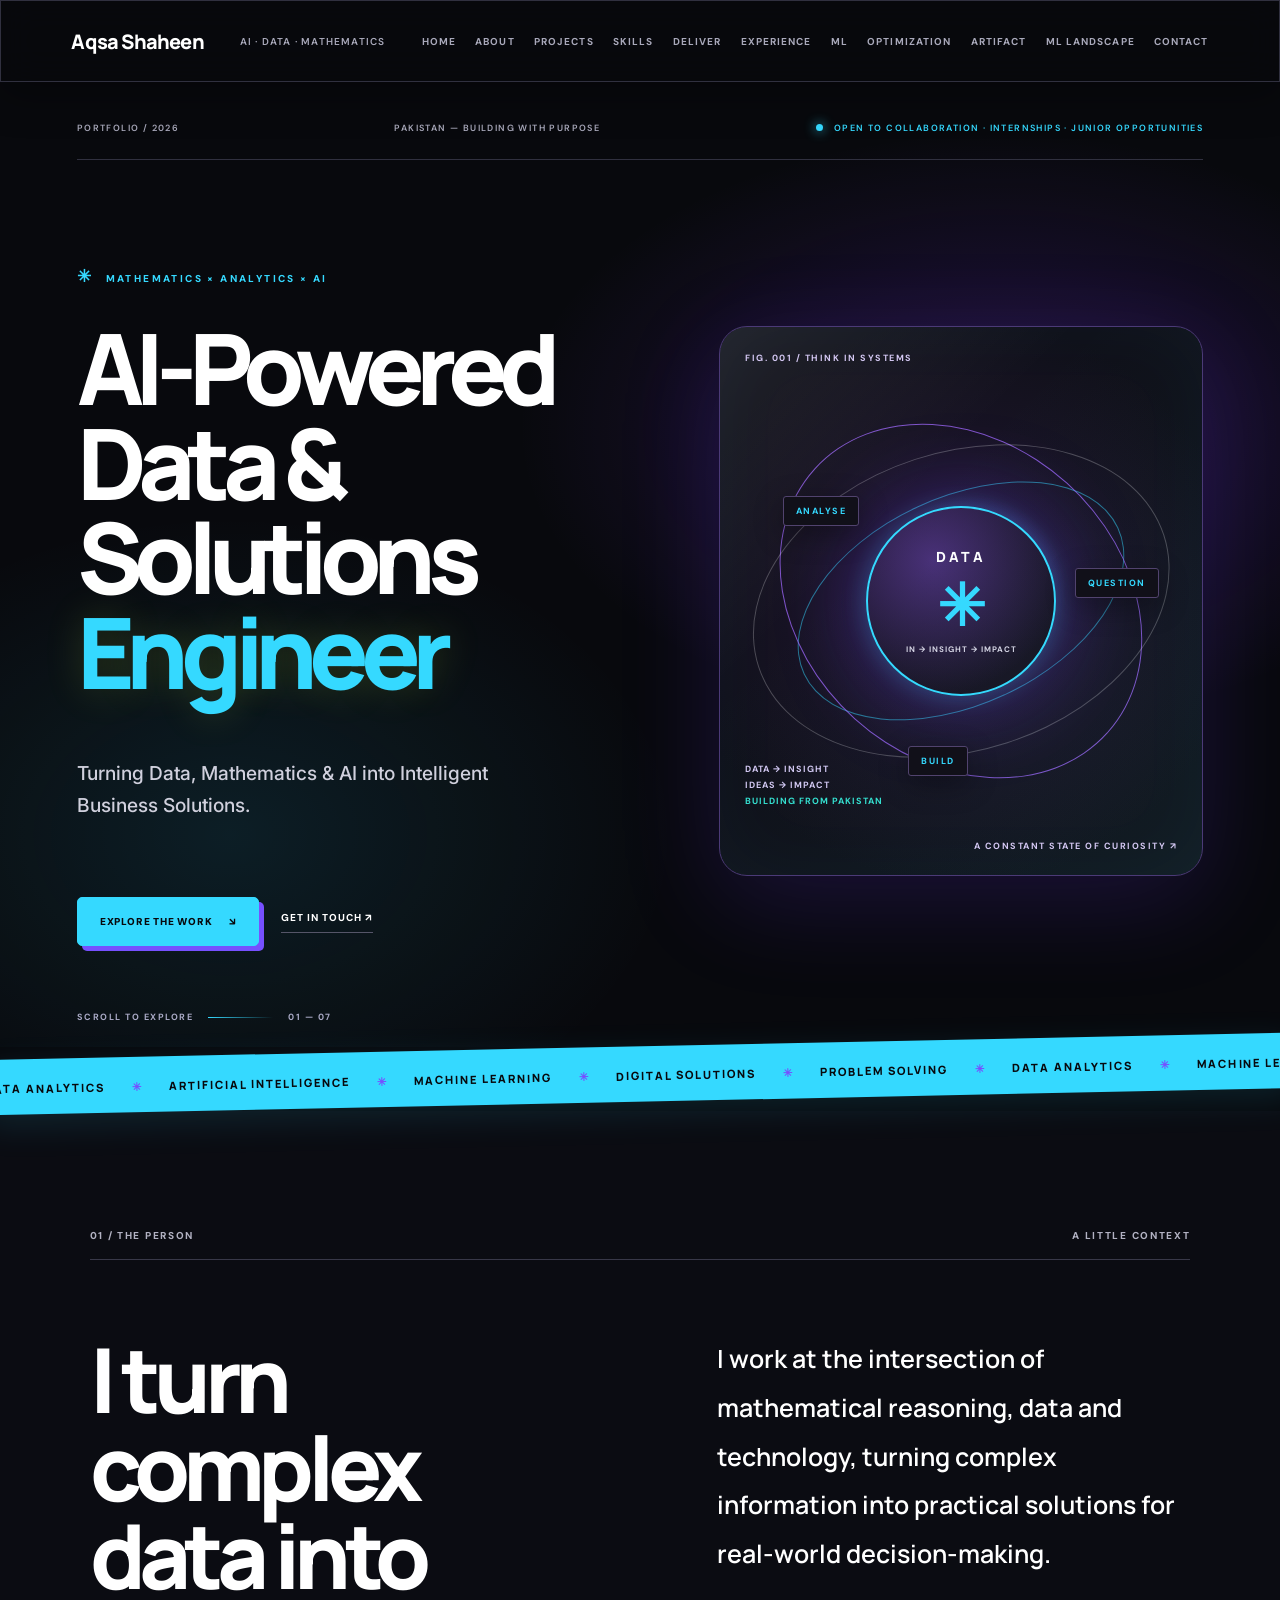
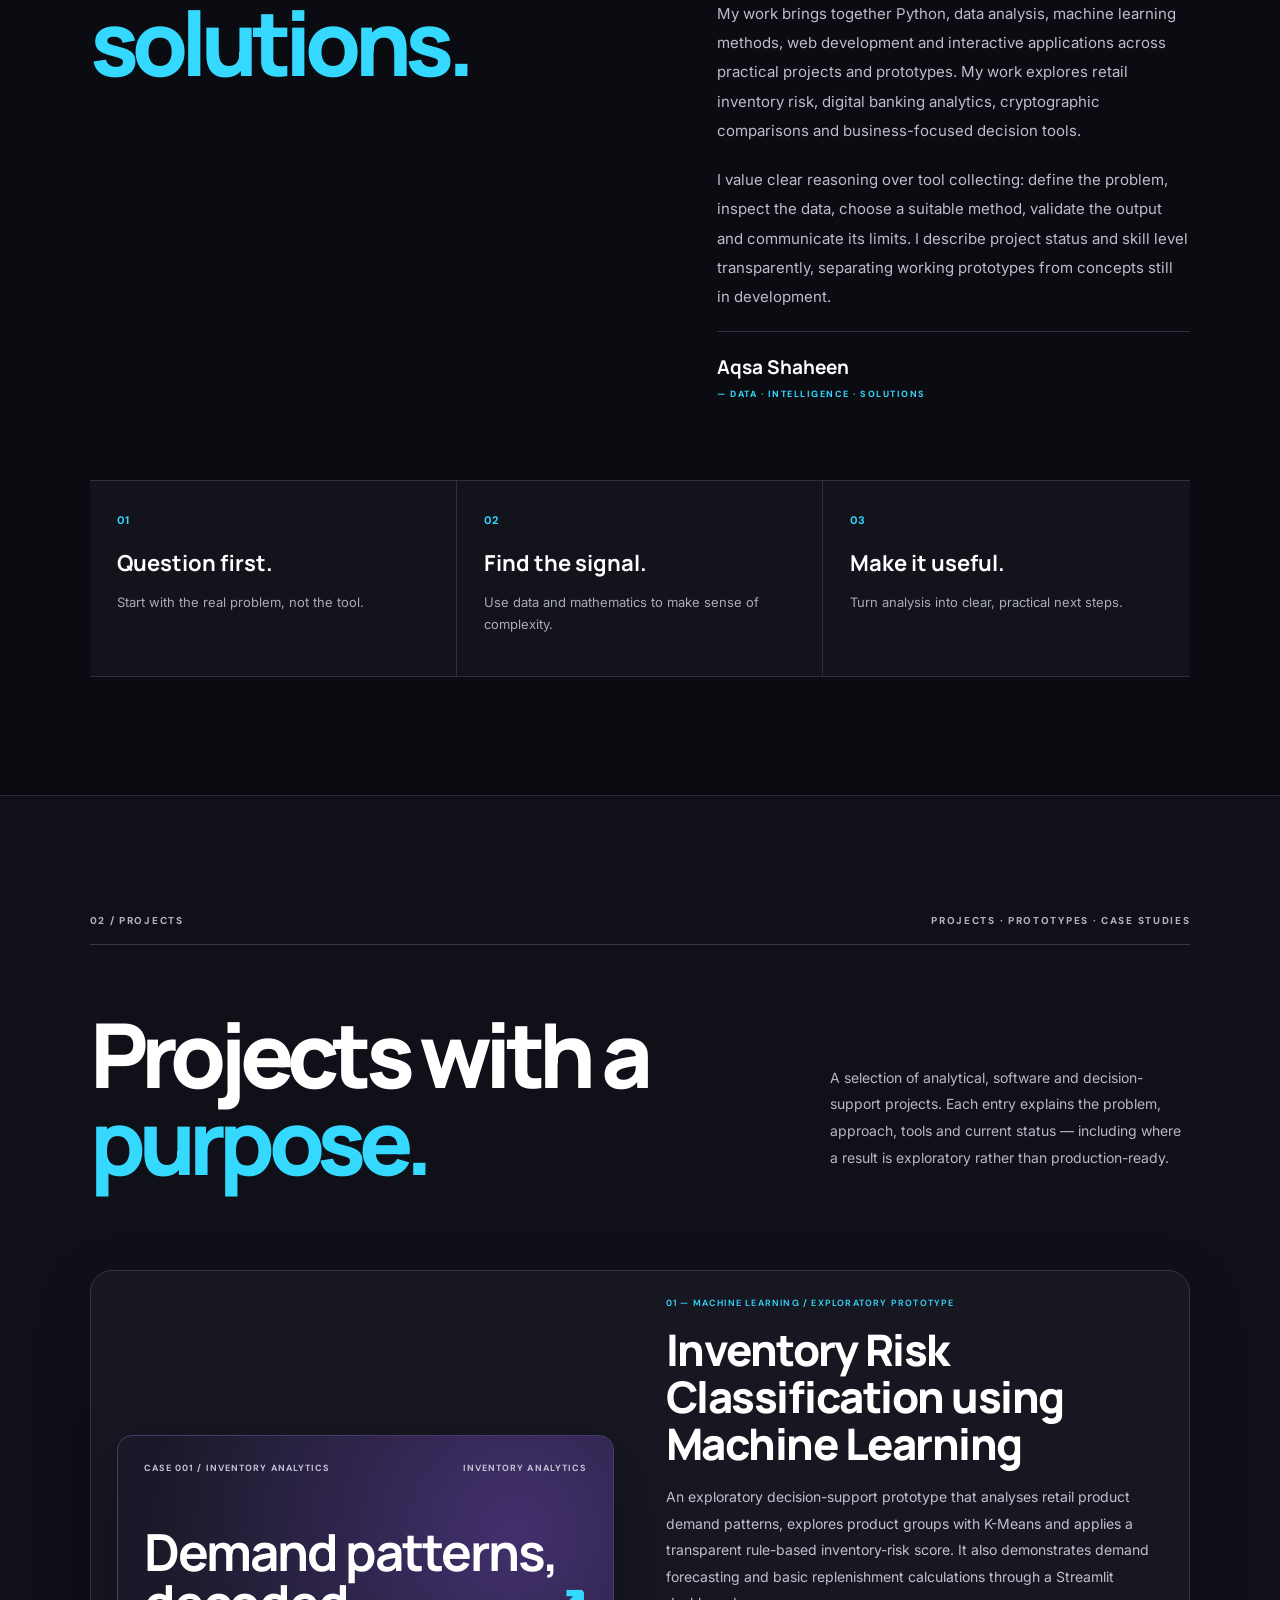
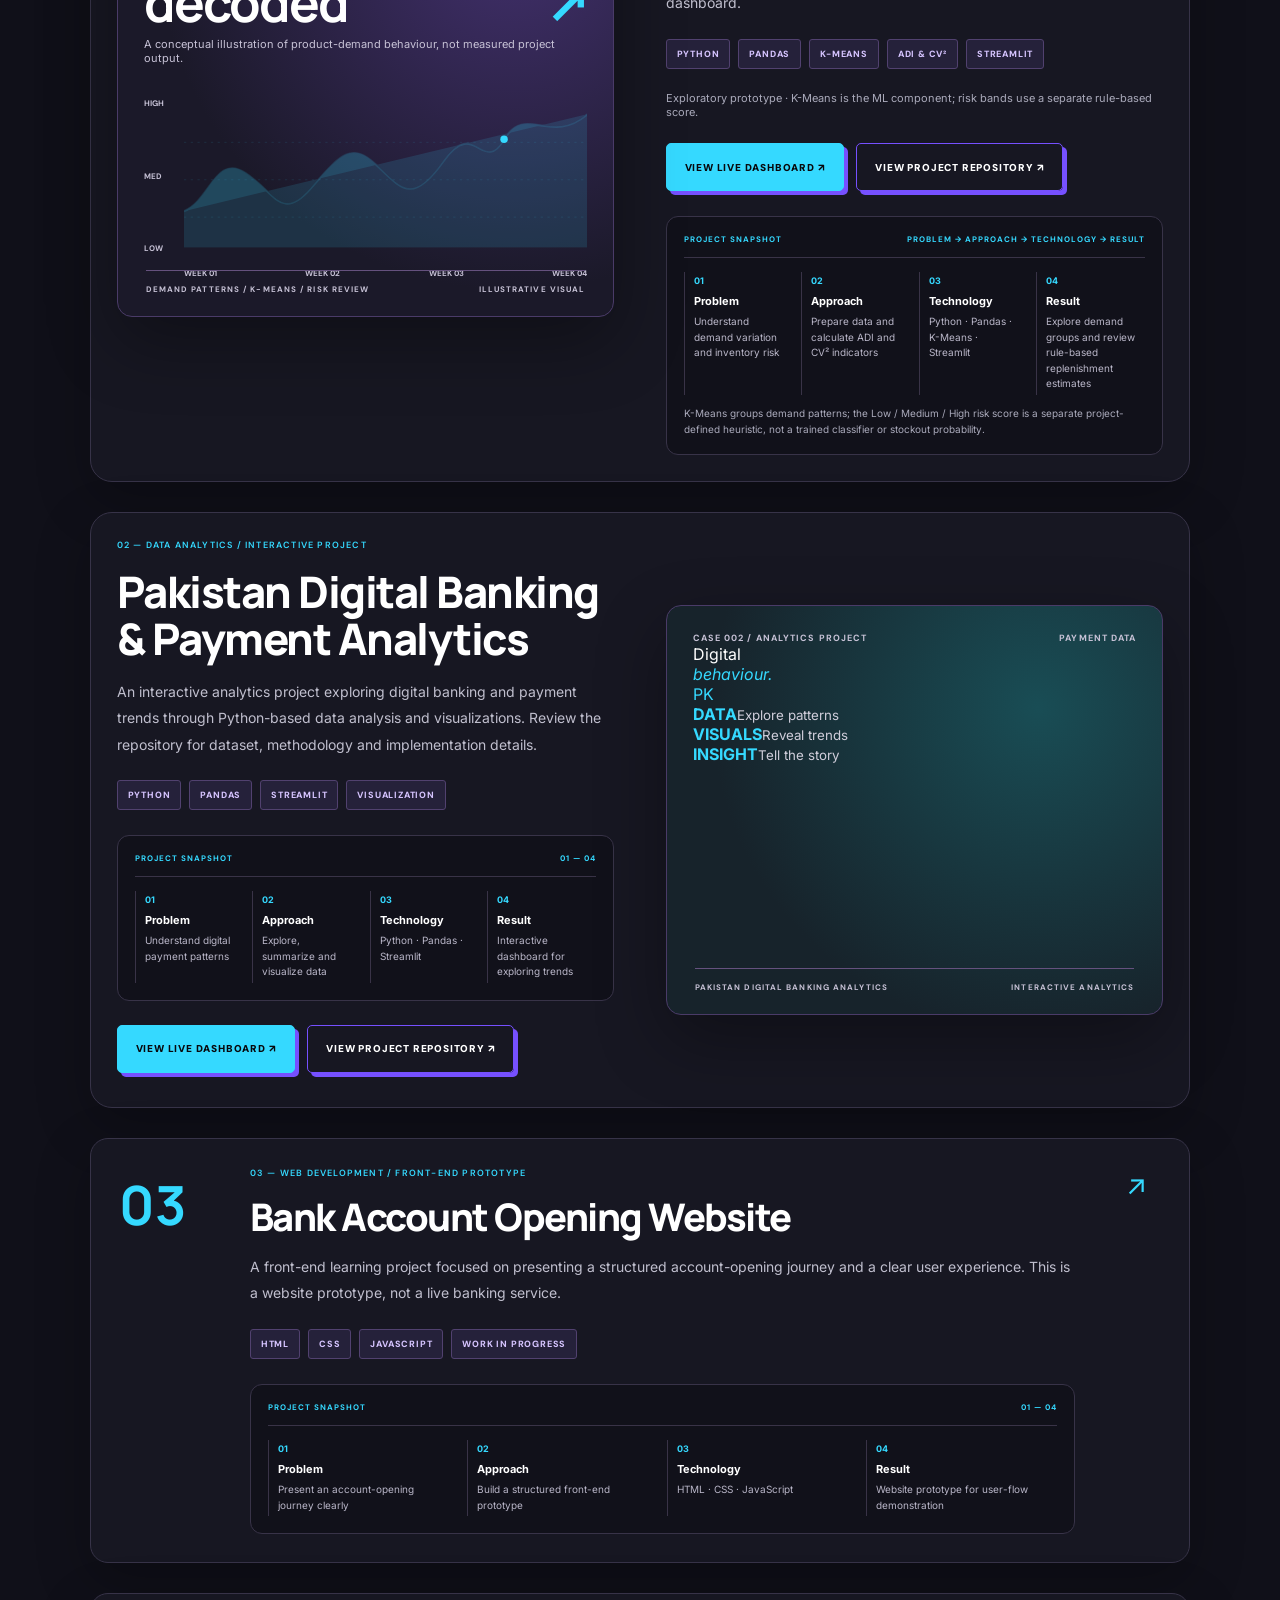
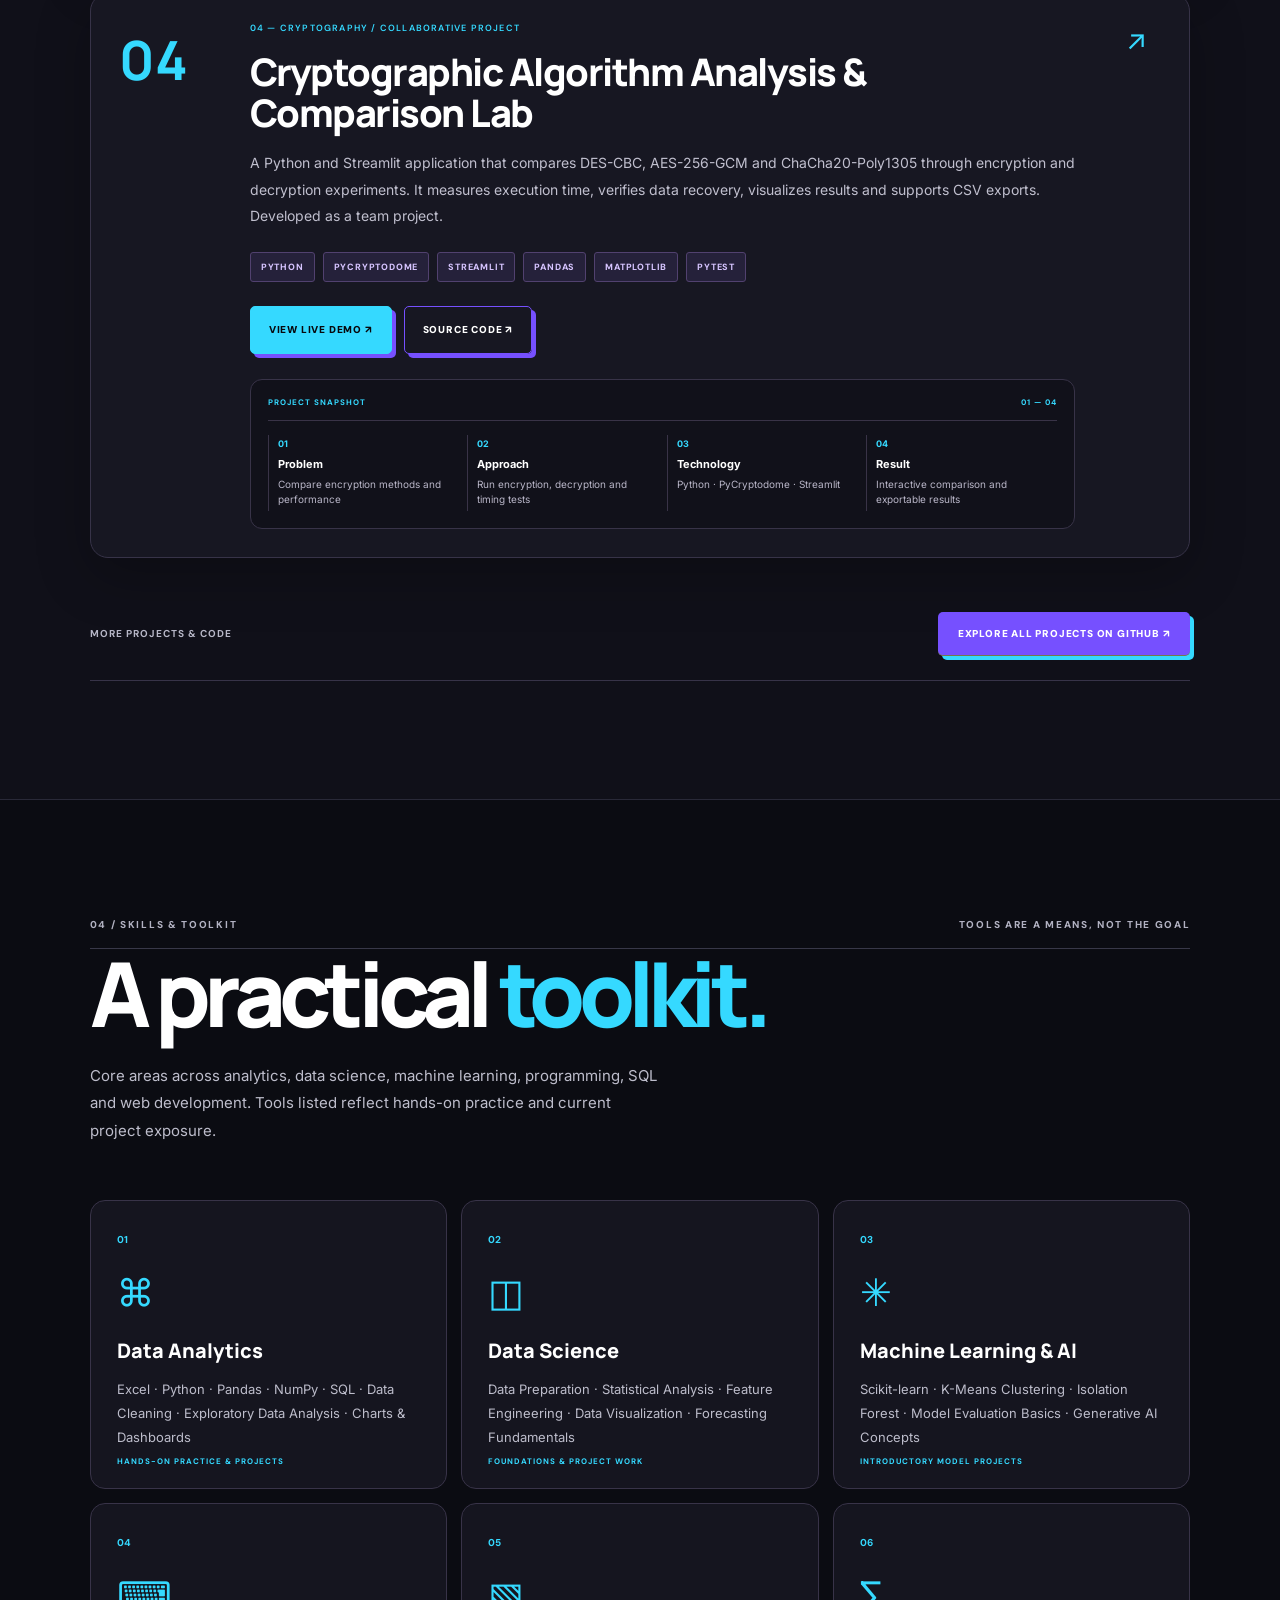
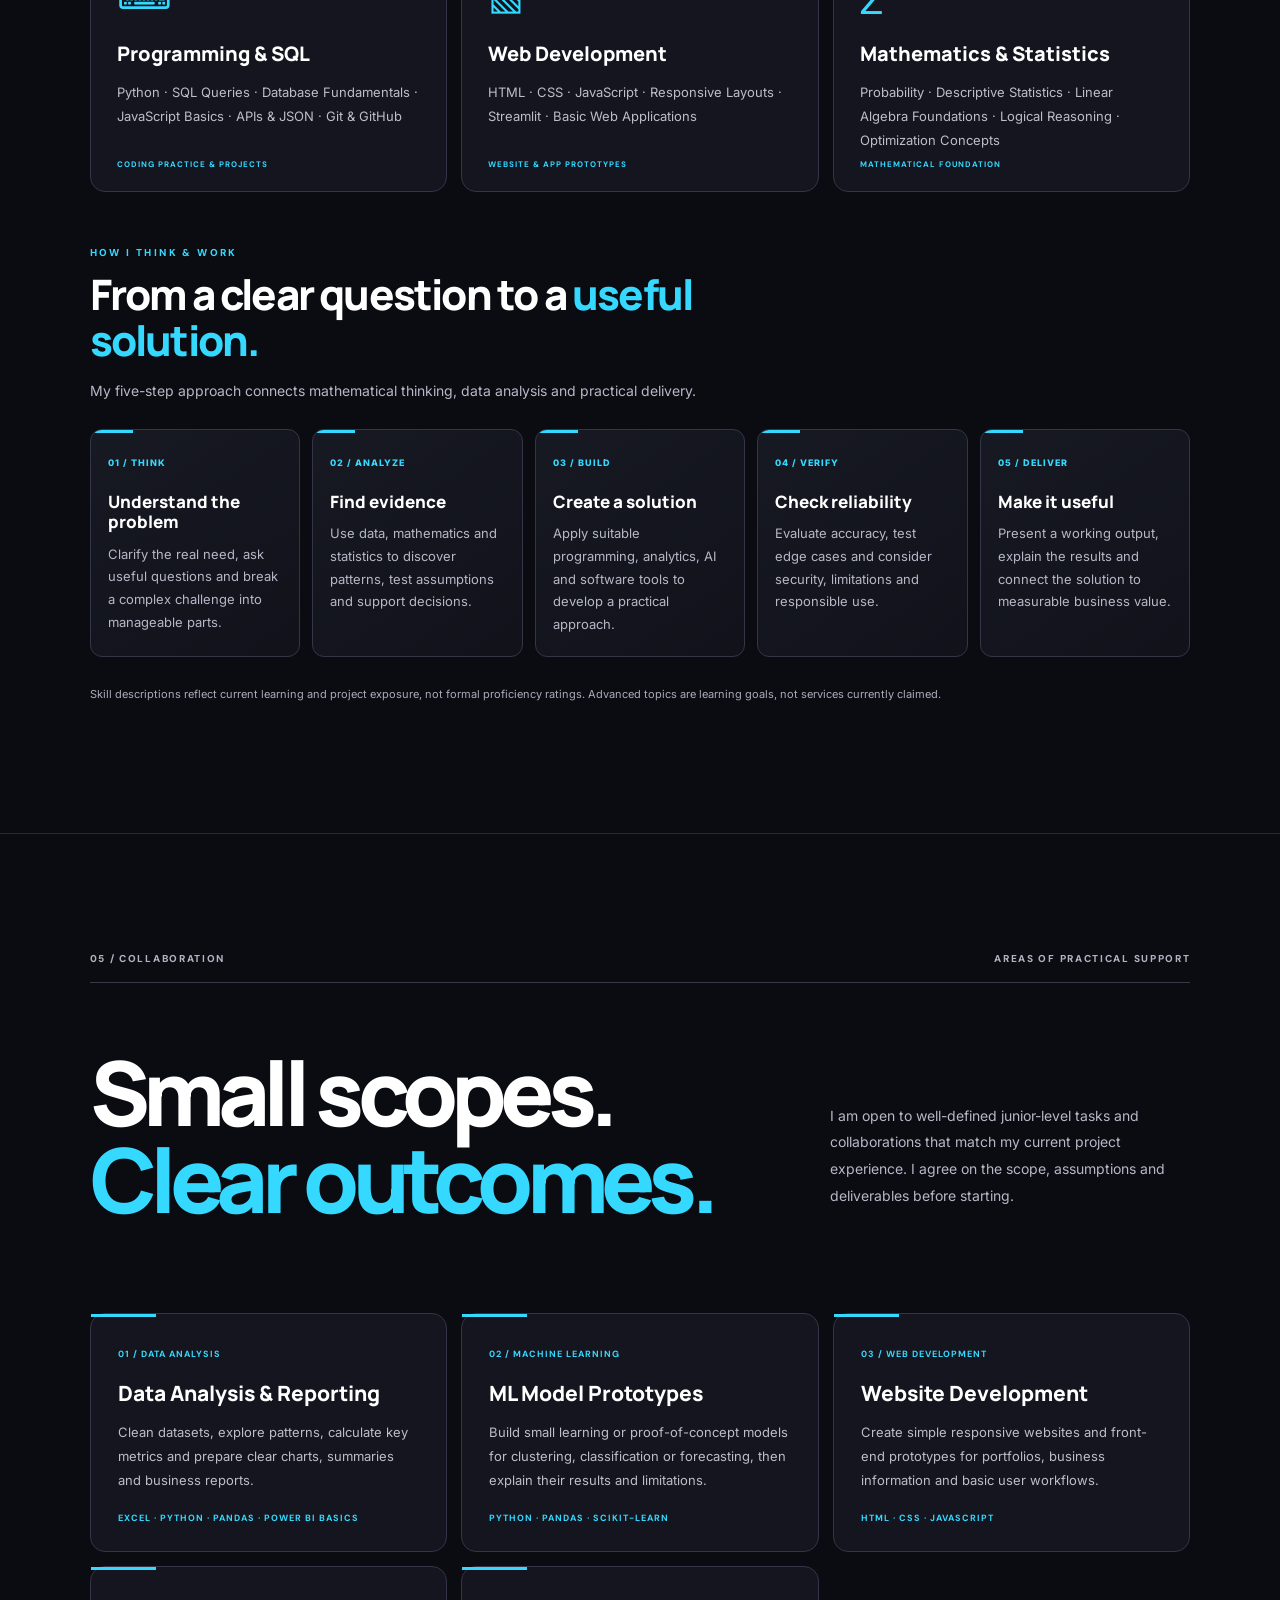
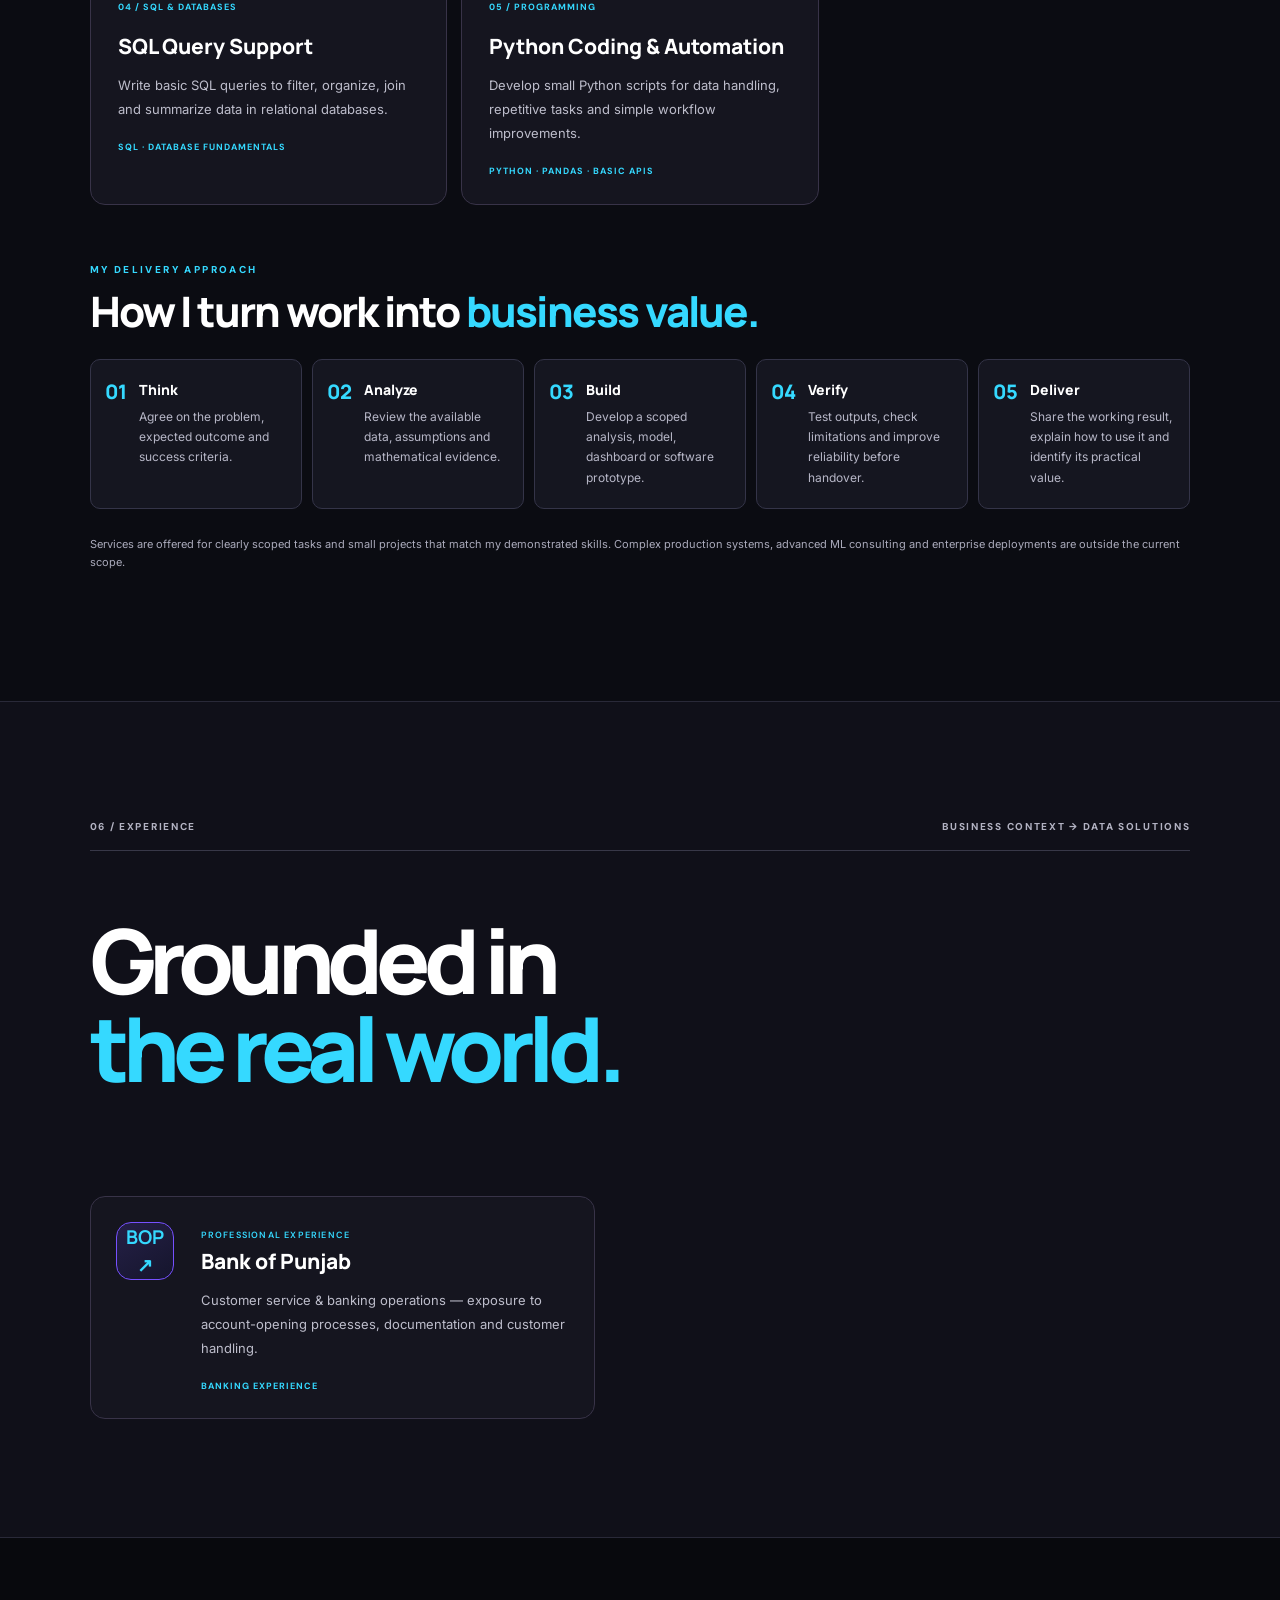
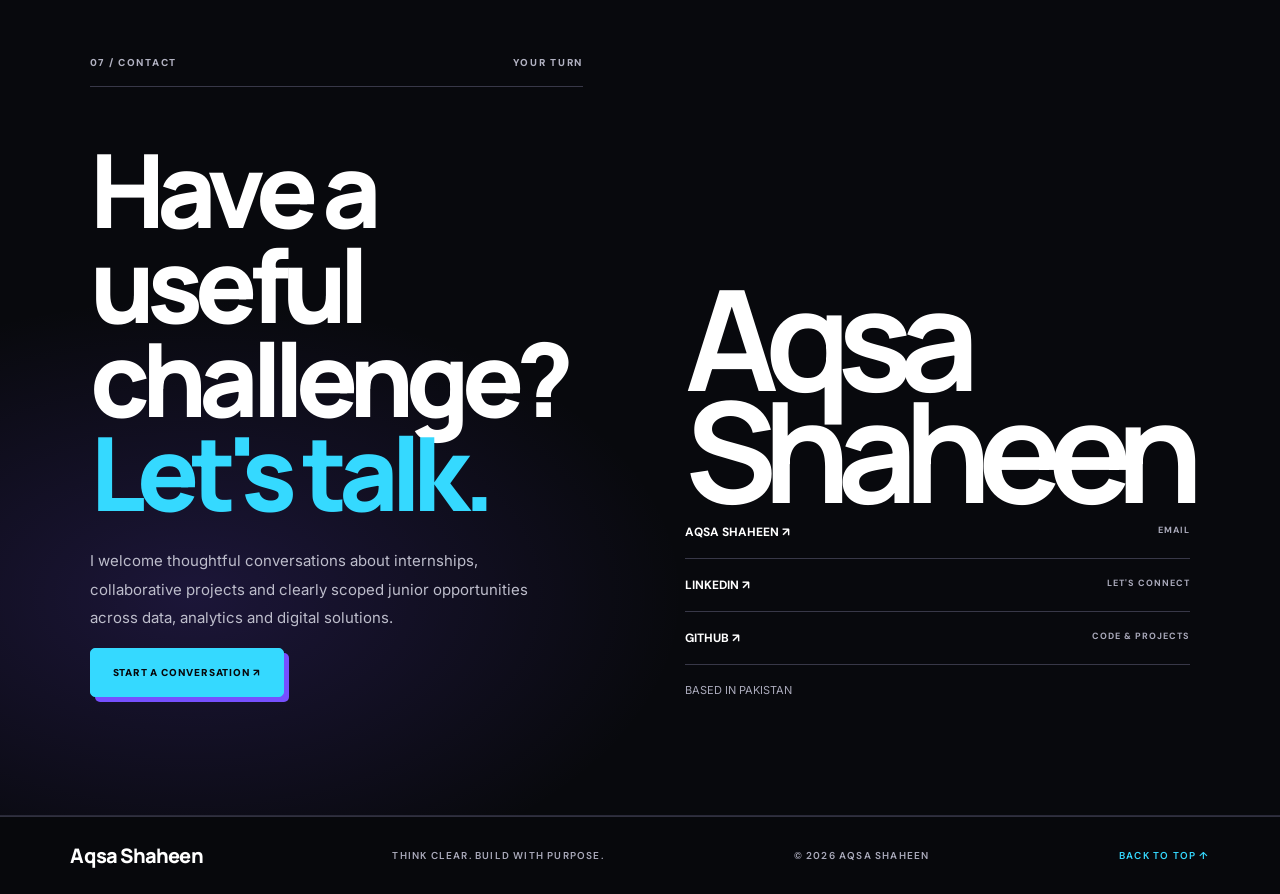
==== commit 003e8925: "Add live dashboard links to inventory and digital banking projects" ====
--- a/index.html
+++ b/index.html
@@ -70,7 +70,7 @@
   <div class="work-heading"><h2 class="section-title">Projects with a <em>purpose.</em></h2><p>A selection of analytical, software and decision-support projects. Each entry explains the problem, approach, tools and current status — including where a result is exploratory rather than production-ready.</p></div>
   <article class="project project-featured">
     <div class="project-visual retail-visual"><div class="visual-top"><span>CASE 001 / INVENTORY ANALYTICS</span><span>INVENTORY ANALYTICS</span></div><div class="chart-title">Demand patterns, decoded<span>↗</span></div><div class="chart-sub">A conceptual illustration of product-demand behaviour, not measured project output.</div><div class="chart-area"><div class="chart-y"><span>HIGH</span><span>MED</span><span>LOW</span></div><svg viewBox="0 0 540 190" role="img" aria-label="Illustrative rising and falling demand line chart"><path d="M0 150 H540 M0 100 H540 M0 50 H540" stroke="currentColor" opacity=".15" stroke-dasharray="3 6" fill="none"/><path d="M0 142 C35 128 42 65 82 91 S130 156 169 112 S223 48 257 80 S305 134 347 75 S399 94 428 46 S490 55 540 12" fill="none" stroke="#b9f27c" stroke-width="3"/><path d="M0 142 C35 128 42 65 82 91 S130 156 169 112 S223 48 257 80 S305 134 347 75 S399 94 428 46 S490 55 540 12 V190 H0Z" fill="#d7ff56" opacity=".09"/><circle cx="428" cy="46" r="5" fill="#d7ff56"/></svg><div class="chart-x"><span>WEEK 01</span><span>WEEK 02</span><span>WEEK 03</span><span>WEEK 04</span></div></div><div class="visual-bottom"><span>DEMAND PATTERNS / K-MEANS / RISK REVIEW</span><span>ILLUSTRATIVE VISUAL</span></div></div>
-    <div class="project-info"><div class="project-no">01 — MACHINE LEARNING / EXPLORATORY PROTOTYPE</div><h3>Inventory Risk Classification using Machine Learning</h3><p>An exploratory decision-support prototype that analyses retail product demand patterns, explores product groups with K-Means and applies a transparent rule-based inventory-risk score. It also demonstrates demand forecasting and basic replenishment calculations through a Streamlit dashboard.</p><div class="tags"><span>PYTHON</span><span>PANDAS</span><span>K-MEANS</span><span>ADI &amp; CV²</span><span>STREAMLIT</span></div><p class="honesty-note">Exploratory prototype · K-Means is the ML component; risk bands use a separate rule-based score.</p><div class="project-links"><a href="https://github.com/aqsa745-s/Inventory-Risk-Classification-ML" target="_blank" rel="noopener noreferrer">VIEW PROJECT REPOSITORY ↗</a><a href="https://github.com/aqsa745-s/Inventory-Risk-Classification-ML#run-on-windows-with-vs-code" target="_blank" rel="noopener noreferrer">DASHBOARD SETUP GUIDE ↗</a></div>
+    <div class="project-info"><div class="project-no">01 — MACHINE LEARNING / EXPLORATORY PROTOTYPE</div><h3>Inventory Risk Classification using Machine Learning</h3><p>An exploratory decision-support prototype that analyses retail product demand patterns, explores product groups with K-Means and applies a transparent rule-based inventory-risk score. It also demonstrates demand forecasting and basic replenishment calculations through a Streamlit dashboard.</p><div class="tags"><span>PYTHON</span><span>PANDAS</span><span>K-MEANS</span><span>ADI &amp; CV²</span><span>STREAMLIT</span></div><p class="honesty-note">Exploratory prototype · K-Means is the ML component; risk bands use a separate rule-based score.</p><div class="project-links"><a href="https://inventory-risk-classification.streamlit.app/" target="_blank" rel="noopener noreferrer">VIEW LIVE DASHBOARD ↗</a><a href="https://github.com/aqsa745-s/Inventory-Risk-Classification-ML" target="_blank" rel="noopener noreferrer">VIEW PROJECT REPOSITORY ↗</a></div>
       <div class="project-breakdown" aria-label="Project workflow">
         <div class="breakdown-heading"><span>PROJECT SNAPSHOT</span><span>PROBLEM → APPROACH → TECHNOLOGY → RESULT</span></div>
         <div class="breakdown-steps">
@@ -85,7 +85,7 @@
   </article>
   <article class="project project-reverse">
     <div class="project-visual banking-visual"><div class="visual-top"><span>CASE 002 / ANALYTICS PROJECT</span><span>PAYMENT DATA</span></div><div class="bank-title">Digital<br><em>behaviour.</em></div><div class="bank-orbit"><span>PK</span><i></i><b></b></div><div class="bank-stats"><div><strong>DATA</strong><small>Explore patterns</small></div><div><strong>VISUALS</strong><small>Reveal trends</small></div><div><strong>INSIGHT</strong><small>Tell the story</small></div></div><div class="visual-bottom"><span>PAKISTAN DIGITAL BANKING ANALYTICS</span><span>INTERACTIVE ANALYTICS</span></div></div>
-    <div class="project-info"><div class="project-no">02 — DATA ANALYTICS / INTERACTIVE PROJECT</div><h3>Pakistan Digital Banking & Payment Analytics</h3><p>An interactive analytics project exploring digital banking and payment trends through Python-based data analysis and visualizations. Review the repository for dataset, methodology and implementation details.</p><div class="tags"><span>PYTHON</span><span>PANDAS</span><span>STREAMLIT</span><span>VISUALIZATION</span></div><div class="project-breakdown compact-breakdown"><div class="breakdown-heading"><span>PROJECT SNAPSHOT</span><span>01 — 04</span></div><div class="breakdown-steps"><div><b>01</b><strong>Problem</strong><small>Understand digital payment patterns</small></div><div><b>02</b><strong>Approach</strong><small>Explore, summarize and visualize data</small></div><div><b>03</b><strong>Technology</strong><small>Python · Pandas · Streamlit</small></div><div><b>04</b><strong>Result</strong><small>Interactive dashboard for exploring trends</small></div></div></div><div class="project-links"><a href="https://github.com/aqsa745-s/Pakistan-Digital_Banking_Analytics" target="_blank" rel="noopener noreferrer">VIEW PROJECT REPOSITORY ↗</a><a href="https://github.com/aqsa745-s/Pakistan-Digital_Banking_Analytics#how-to-run" target="_blank" rel="noopener noreferrer">DASHBOARD SETUP GUIDE ↗</a></div></div>
+    <div class="project-info"><div class="project-no">02 — DATA ANALYTICS / INTERACTIVE PROJECT</div><h3>Pakistan Digital Banking & Payment Analytics</h3><p>An interactive analytics project exploring digital banking and payment trends through Python-based data analysis and visualizations. Review the repository for dataset, methodology and implementation details.</p><div class="tags"><span>PYTHON</span><span>PANDAS</span><span>STREAMLIT</span><span>VISUALIZATION</span></div><div class="project-breakdown compact-breakdown"><div class="breakdown-heading"><span>PROJECT SNAPSHOT</span><span>01 — 04</span></div><div class="breakdown-steps"><div><b>01</b><strong>Problem</strong><small>Understand digital payment patterns</small></div><div><b>02</b><strong>Approach</strong><small>Explore, summarize and visualize data</small></div><div><b>03</b><strong>Technology</strong><small>Python · Pandas · Streamlit</small></div><div><b>04</b><strong>Result</strong><small>Interactive dashboard for exploring trends</small></div></div></div><div class="project-links"><a href="https://pakistan-digitalbankinganalytics-5tms8zbdrftkty9nnwpwva.streamlit.app/" target="_blank" rel="noopener noreferrer">VIEW LIVE DASHBOARD ↗</a><a href="https://github.com/aqsa745-s/Pakistan-Digital_Banking_Analytics" target="_blank" rel="noopener noreferrer">VIEW PROJECT REPOSITORY ↗</a></div></div>
   </article>
   <article class="project project-third"><div class="third-index">03</div><div class="third-copy"><div class="project-no">03 — WEB DEVELOPMENT / FRONT-END PROTOTYPE</div><h3>Bank Account Opening Website</h3><p>A front-end learning project focused on presenting a structured account-opening journey and a clear user experience. This is a website prototype, not a live banking service.</p><div class="tags"><span>HTML</span><span>CSS</span><span>JAVASCRIPT</span><span>WORK IN PROGRESS</span></div><div class="project-breakdown compact-breakdown"><div class="breakdown-heading"><span>PROJECT SNAPSHOT</span><span>01 — 04</span></div><div class="breakdown-steps"><div><b>01</b><strong>Problem</strong><small>Present an account-opening journey clearly</small></div><div><b>02</b><strong>Approach</strong><small>Build a structured front-end prototype</small></div><div><b>03</b><strong>Technology</strong><small>HTML · CSS · JavaScript</small></div><div><b>04</b><strong>Result</strong><small>Website prototype for user-flow demonstration</small></div></div></div></div><div class="third-arrow">↗</div></article>
   <article class="project project-third"><div class="third-index">04</div><div class="third-copy"><div class="project-no">04 — CRYPTOGRAPHY / COLLABORATIVE PROJECT</div><h3>Cryptographic Algorithm Analysis & Comparison Lab</h3><p>A Python and Streamlit application that compares DES-CBC, AES-256-GCM and ChaCha20-Poly1305 through encryption and decryption experiments. It measures execution time, verifies data recovery, visualizes results and supports CSV exports. Developed as a team project.</p><div class="tags"><span>PYTHON</span><span>PYCRYPTODOME</span><span>STREAMLIT</span><span>PANDAS</span><span>MATPLOTLIB</span><span>PYTEST</span></div><div class="project-links"><a href="https://cryptographic-algorithm-comparison.vercel.app/" target="_blank" rel="noopener noreferrer">VIEW LIVE DEMO ↗</a><a href="https://github.com/aqsa745-s/Cryptographic-Algorithm-Comparison-Lab-" target="_blank" rel="noopener noreferrer">SOURCE CODE ↗</a></div><div class="project-breakdown compact-breakdown"><div class="breakdown-heading"><span>PROJECT SNAPSHOT</span><span>01 — 04</span></div><div class="breakdown-steps"><div><b>01</b><strong>Problem</strong><small>Compare encryption methods and performance</small></div><div><b>02</b><strong>Approach</strong><small>Run encryption, decryption and timing tests</small></div><div><b>03</b><strong>Technology</strong><small>Python · PyCryptodome · Streamlit</small></div><div><b>04</b><strong>Result</strong><small>Interactive comparison and exportable results</small></div></div></div></div><div class="third-arrow">↗</div></article>
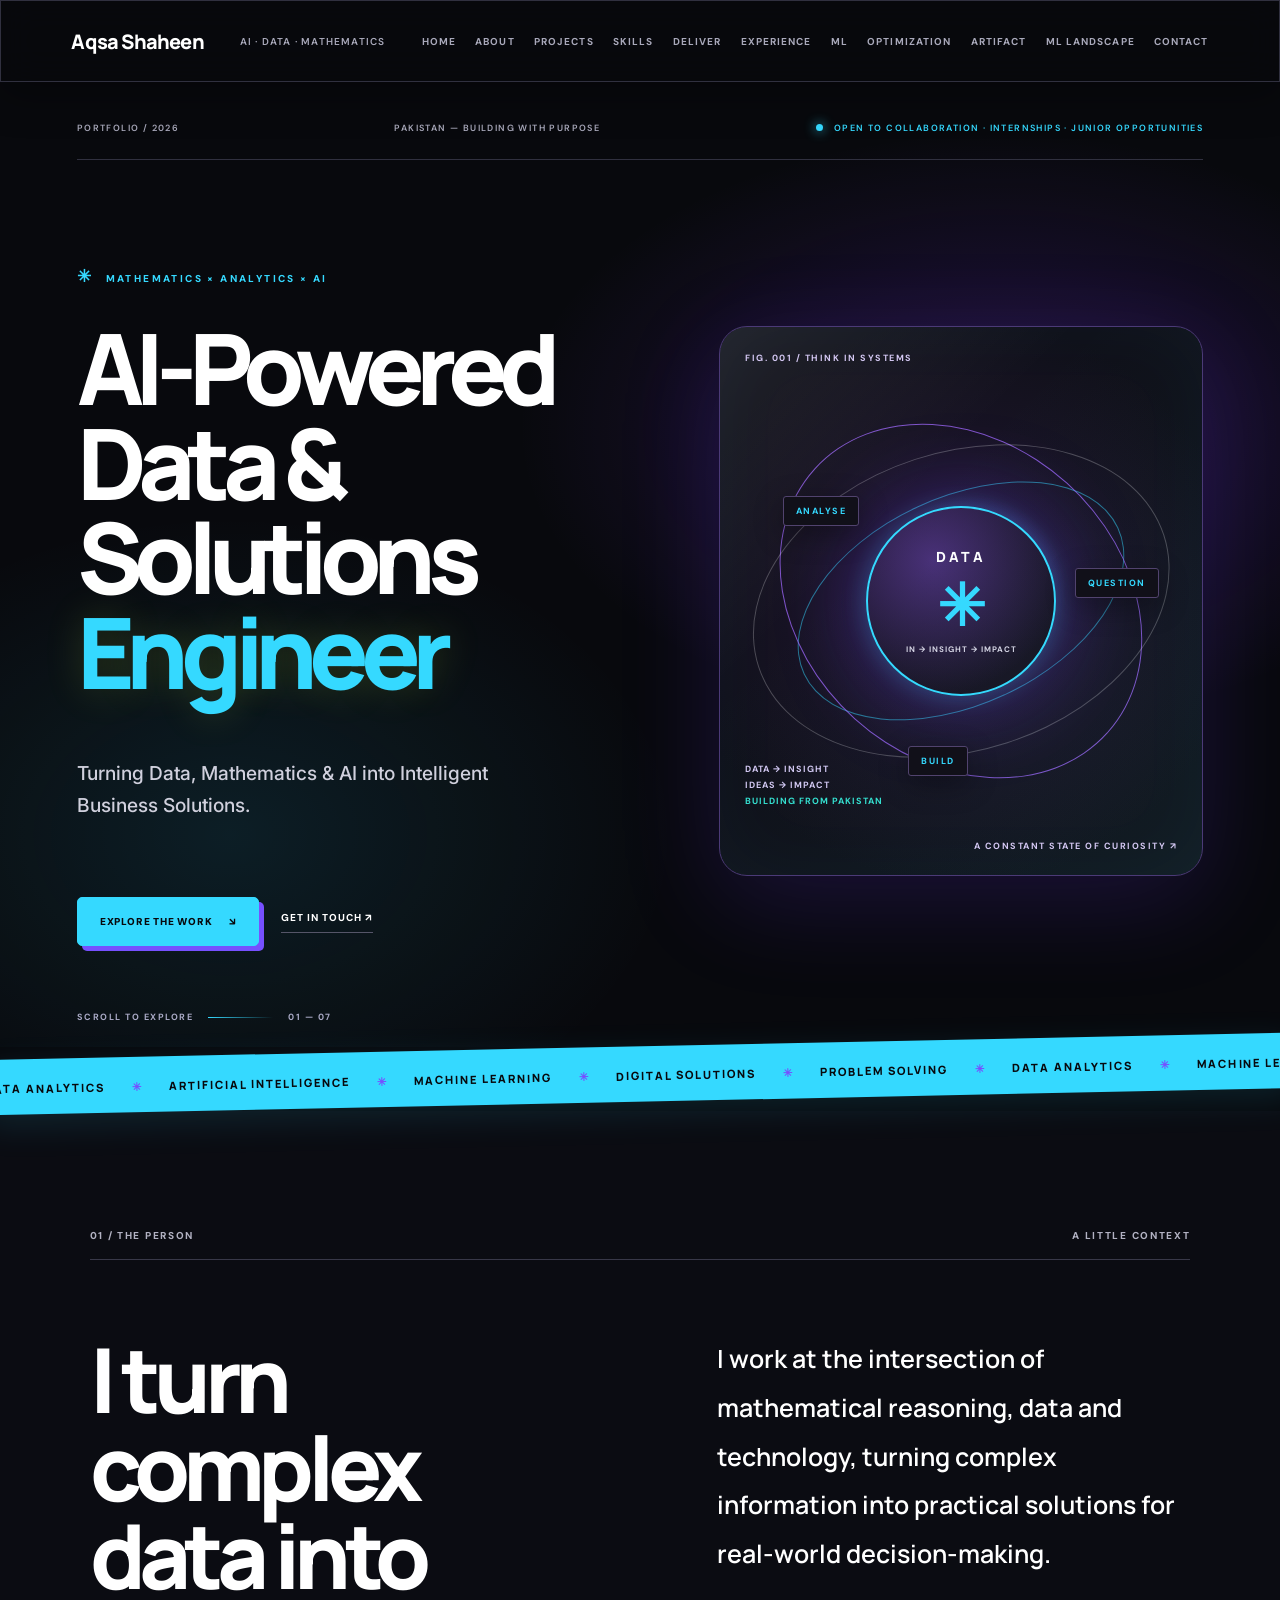
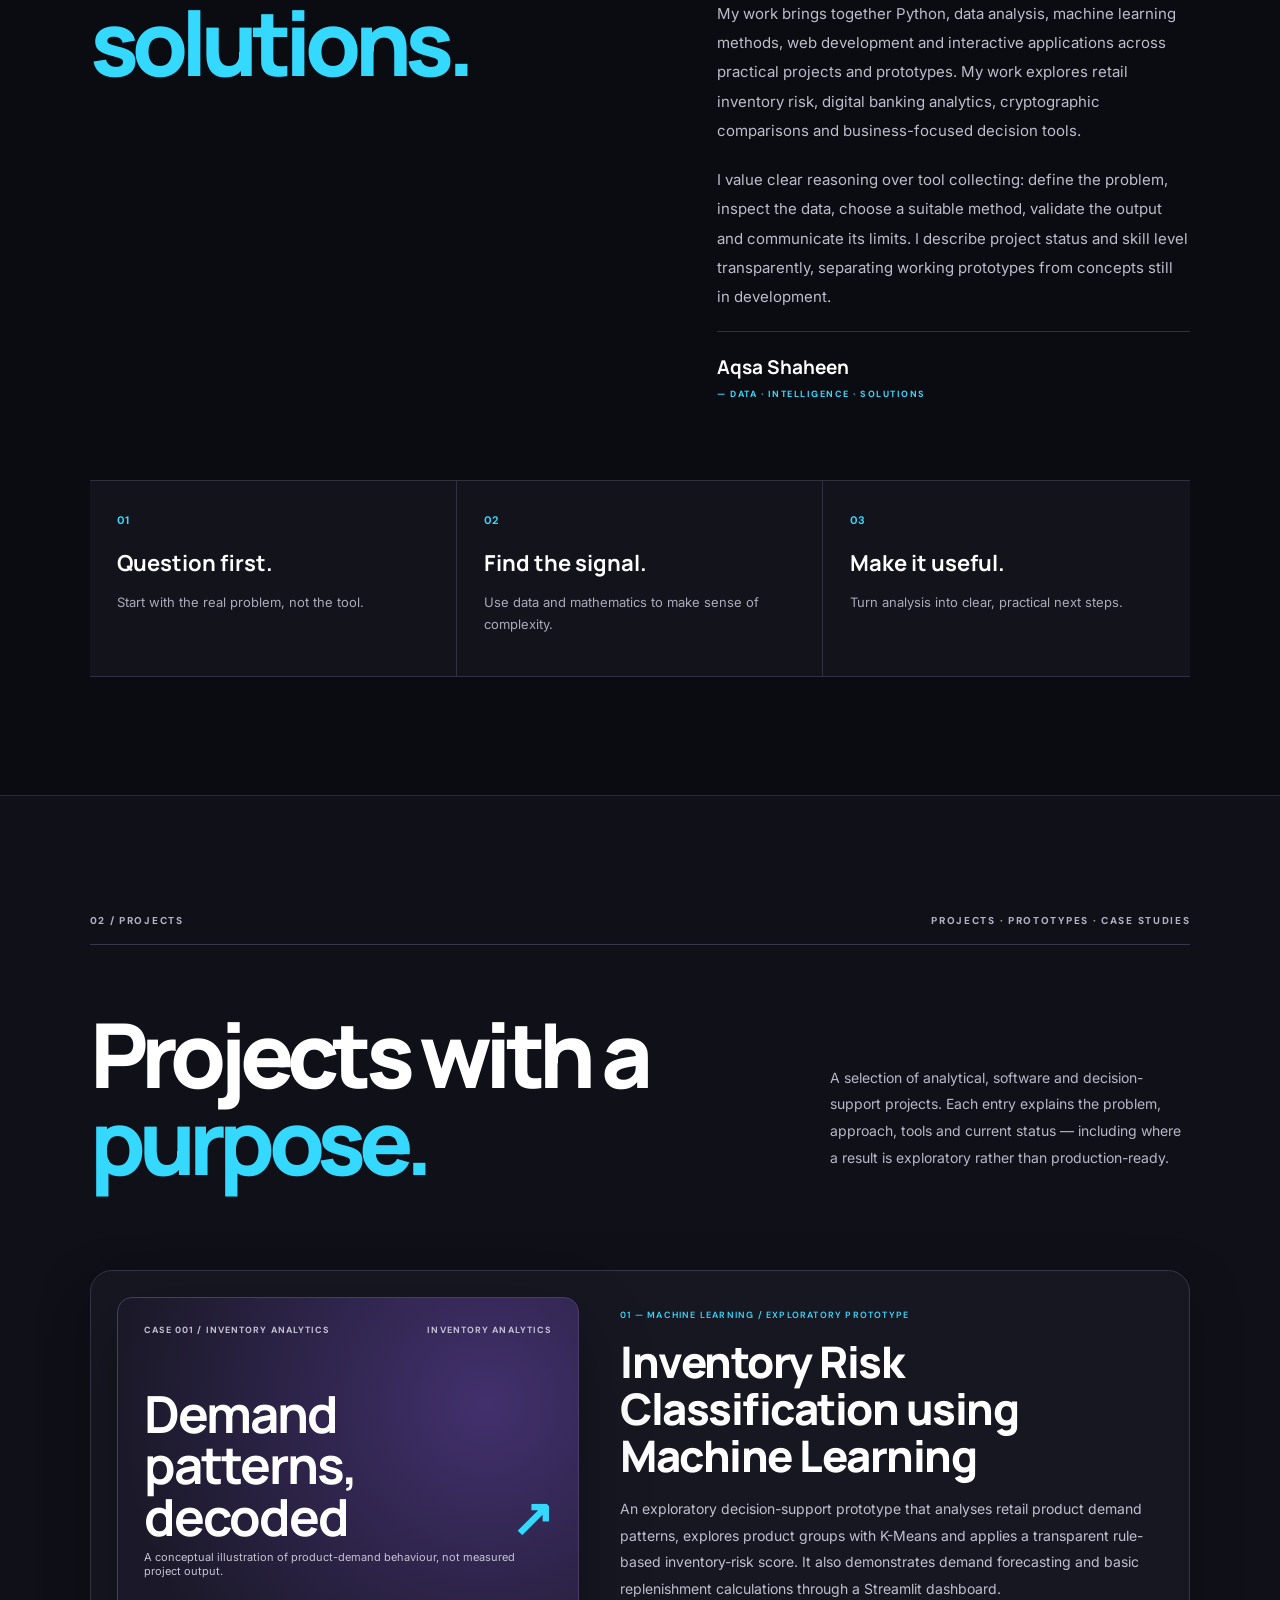
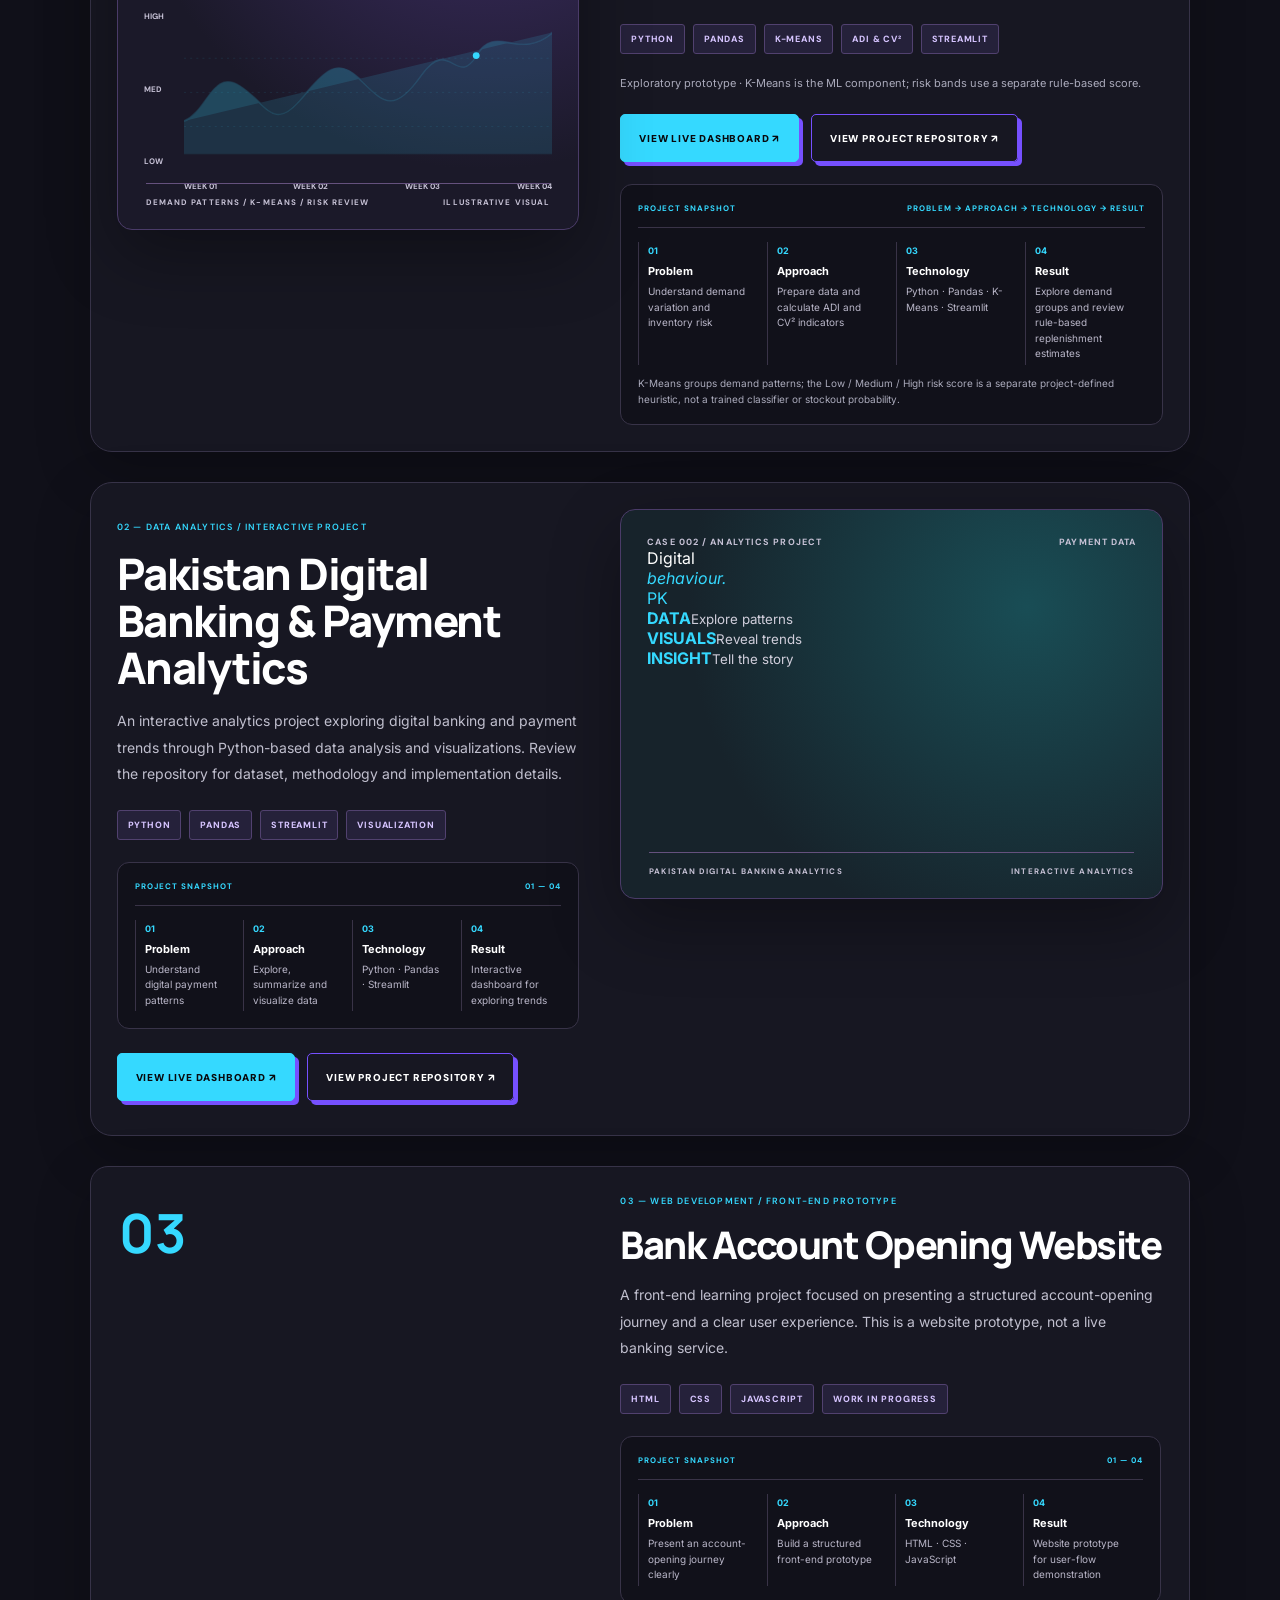
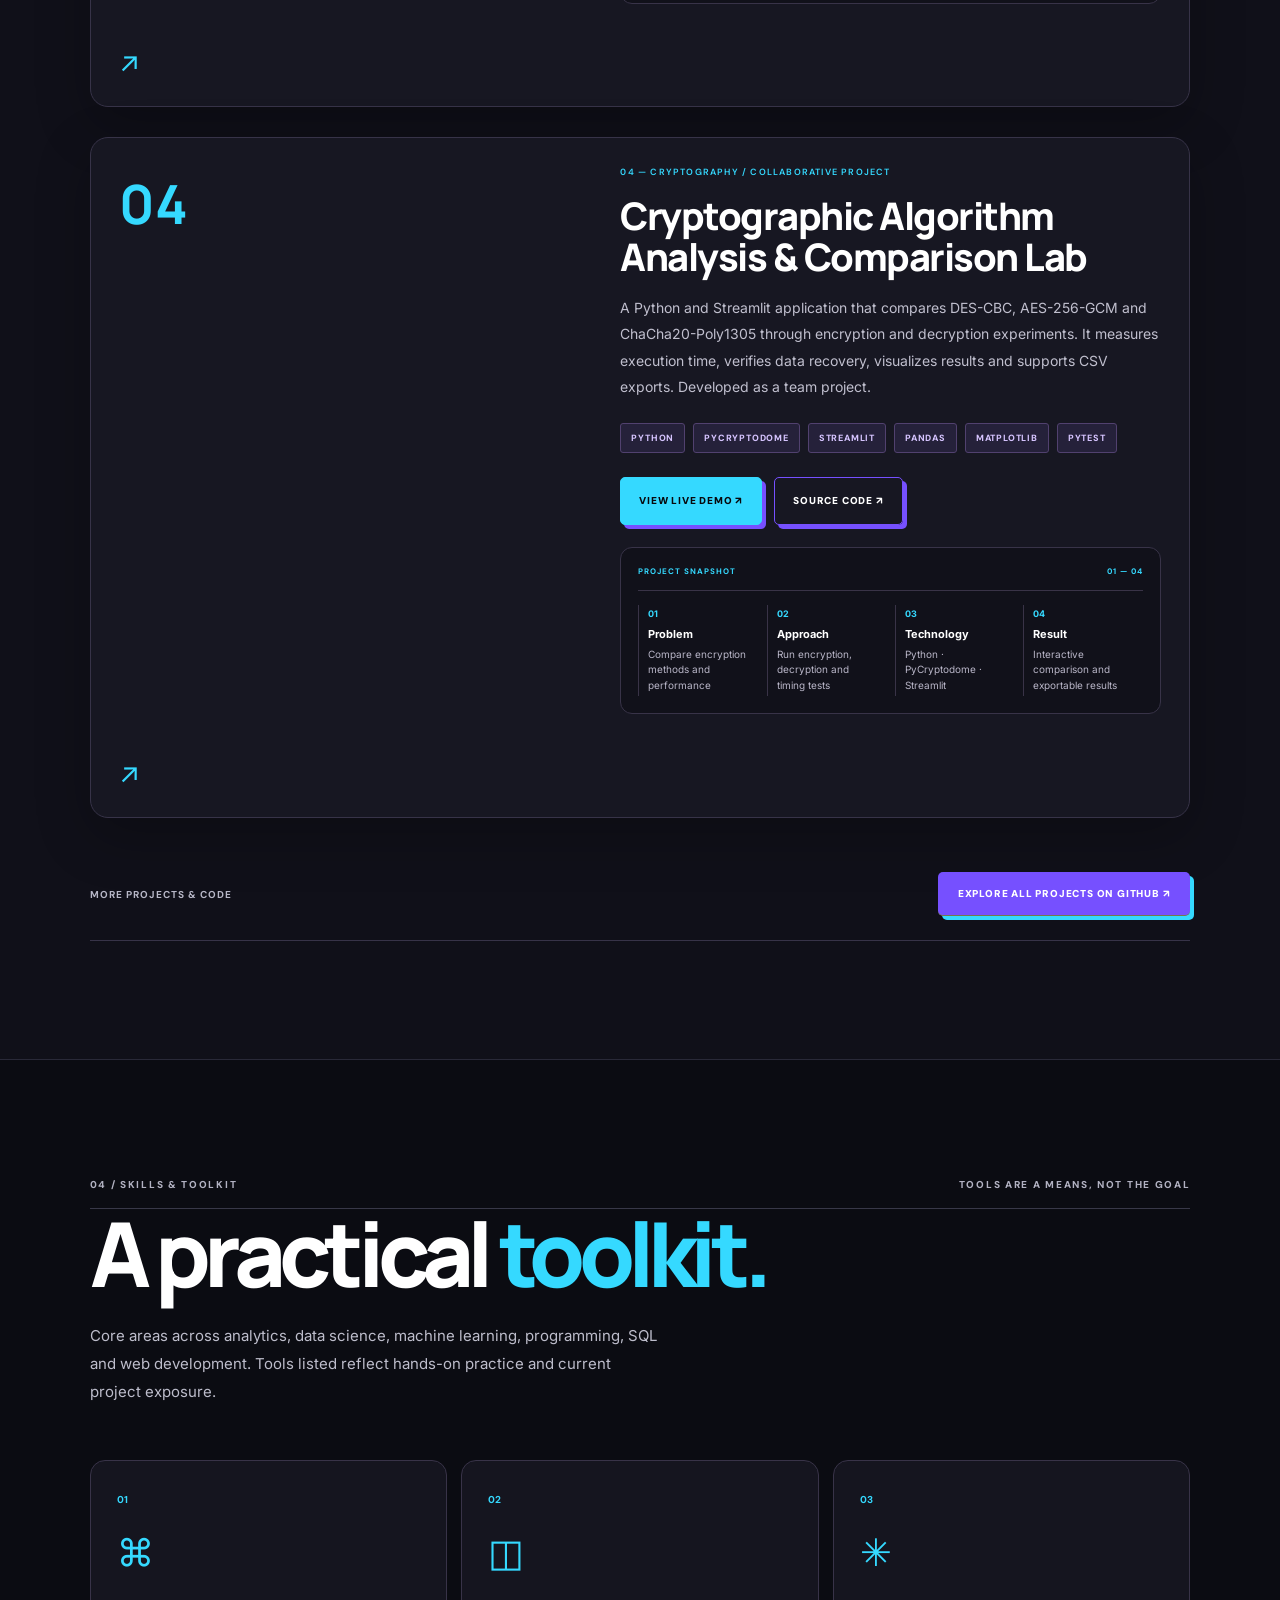
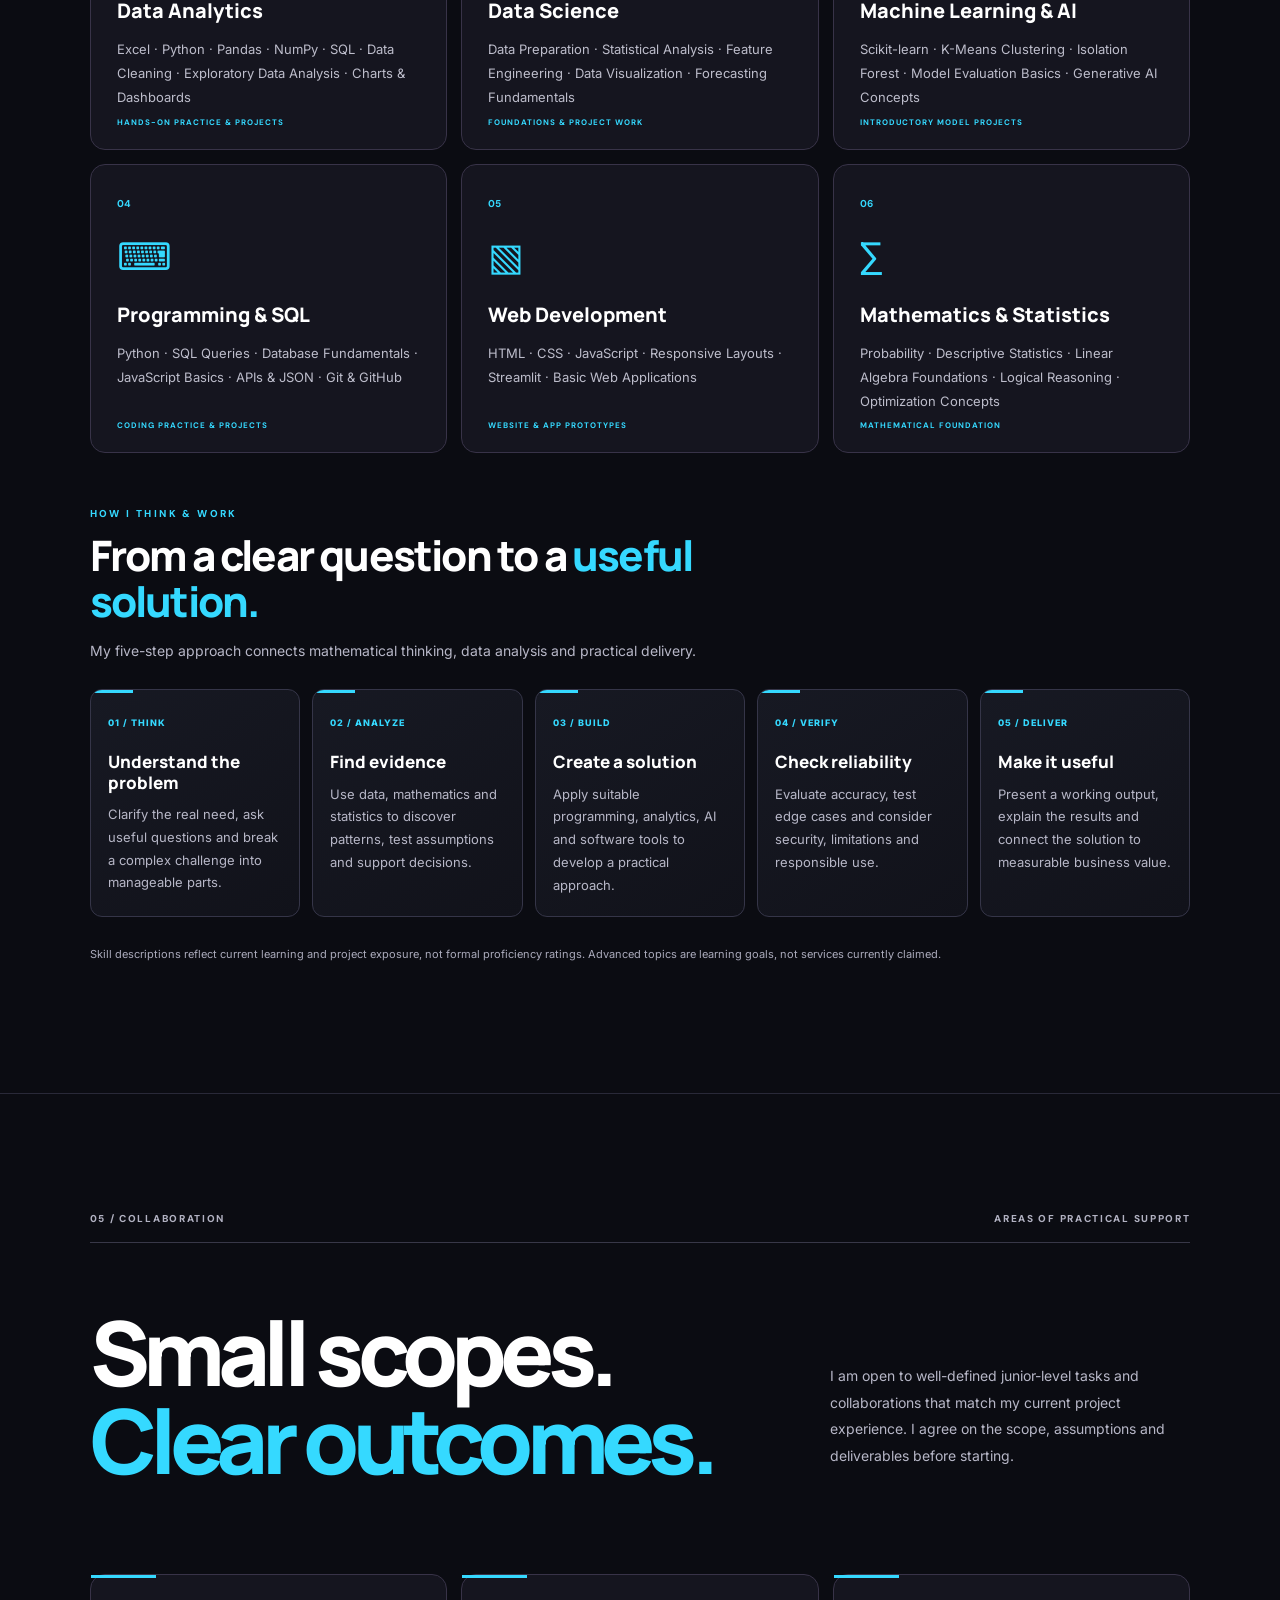
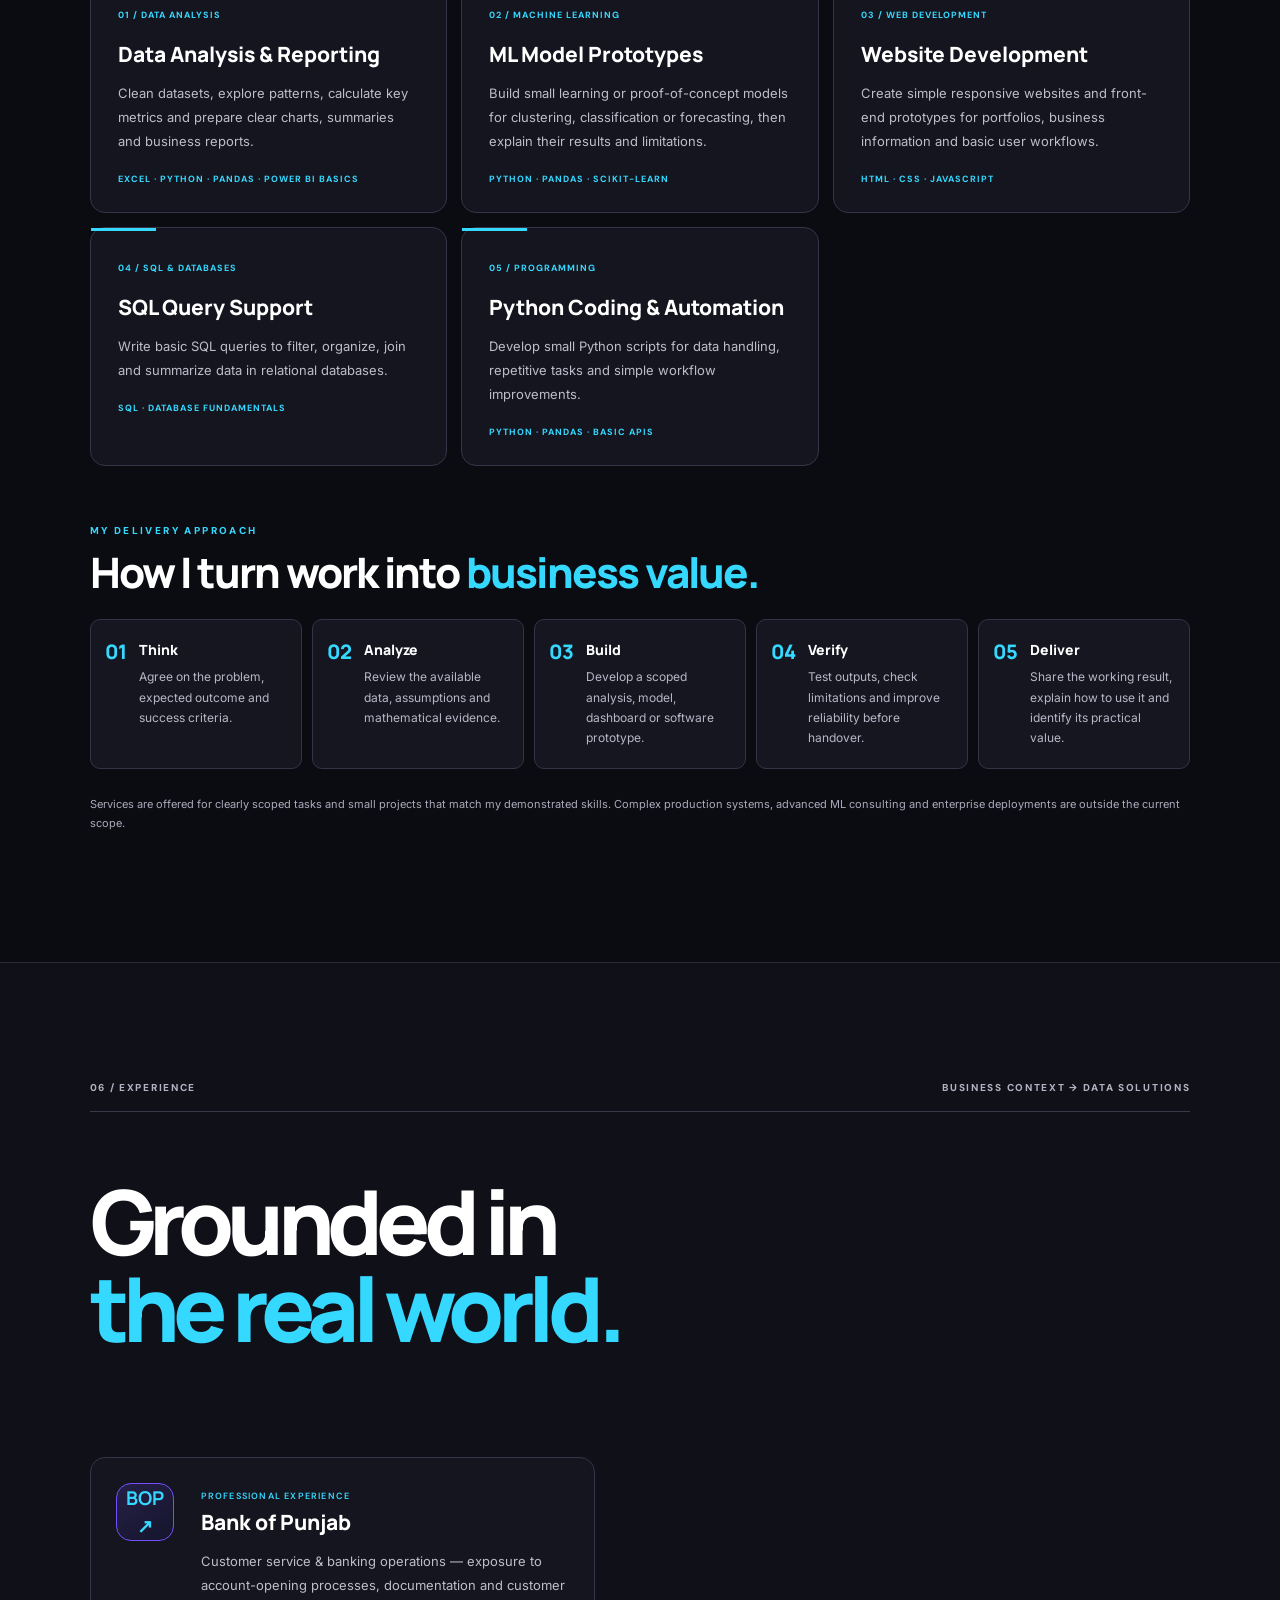
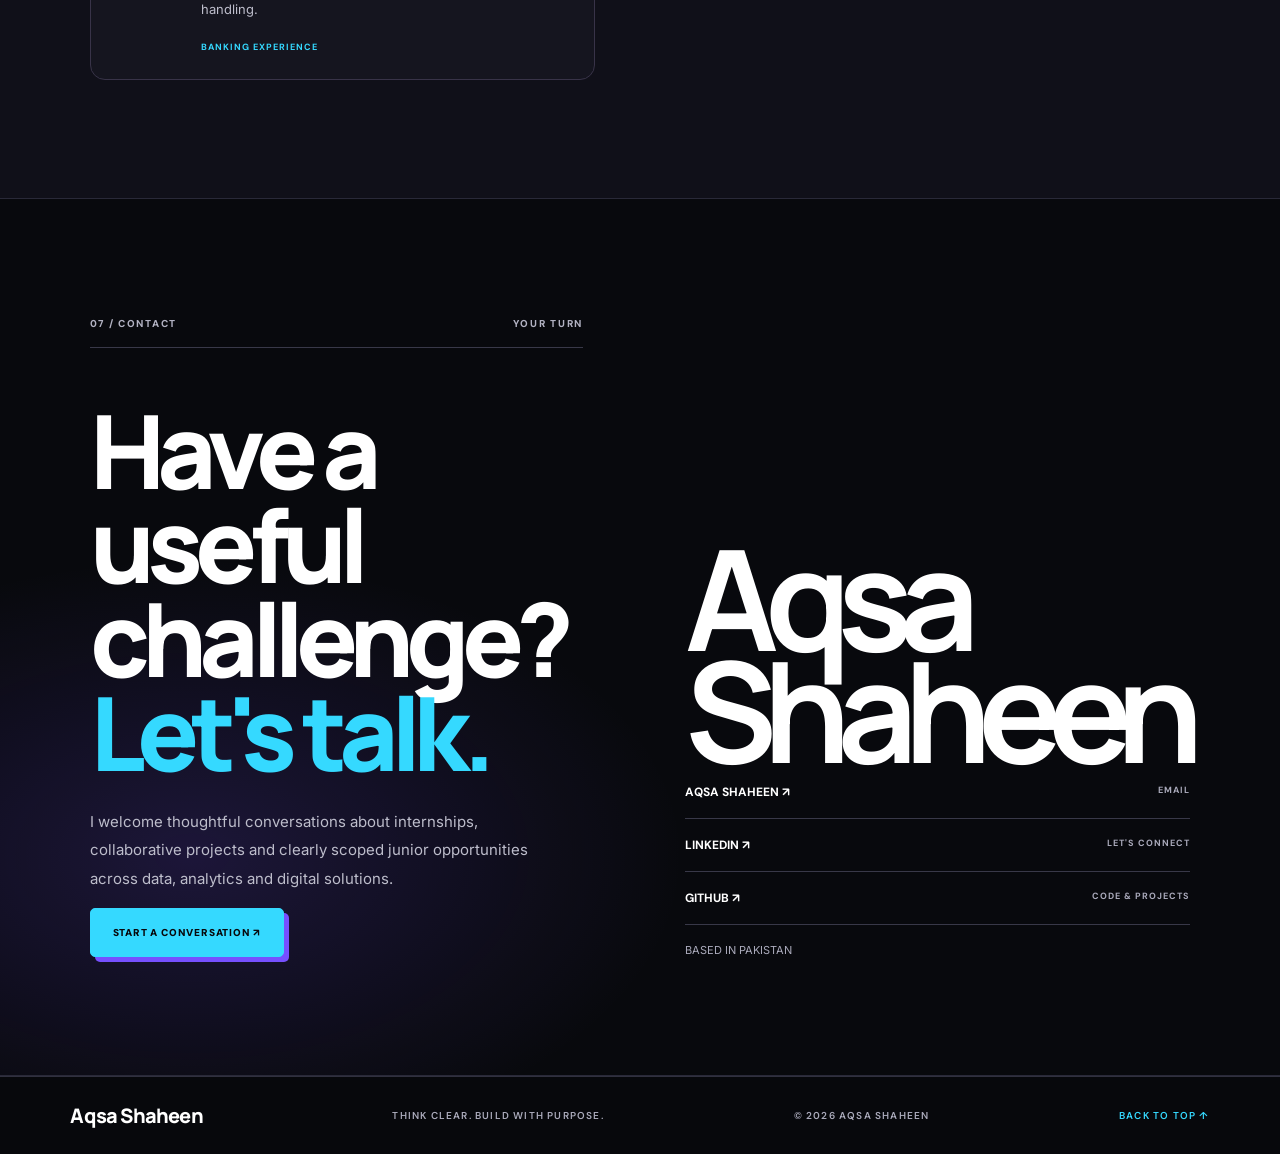
==== commit 6eb74321: "Update Inventory Risk Classification live dashboard URL" ====
--- a/index.html
+++ b/index.html
@@ -70,7 +70,7 @@
   <div class="work-heading"><h2 class="section-title">Projects with a <em>purpose.</em></h2><p>A selection of analytical, software and decision-support projects. Each entry explains the problem, approach, tools and current status — including where a result is exploratory rather than production-ready.</p></div>
   <article class="project project-featured">
     <div class="project-visual retail-visual"><div class="visual-top"><span>CASE 001 / INVENTORY ANALYTICS</span><span>INVENTORY ANALYTICS</span></div><div class="chart-title">Demand patterns, decoded<span>↗</span></div><div class="chart-sub">A conceptual illustration of product-demand behaviour, not measured project output.</div><div class="chart-area"><div class="chart-y"><span>HIGH</span><span>MED</span><span>LOW</span></div><svg viewBox="0 0 540 190" role="img" aria-label="Illustrative rising and falling demand line chart"><path d="M0 150 H540 M0 100 H540 M0 50 H540" stroke="currentColor" opacity=".15" stroke-dasharray="3 6" fill="none"/><path d="M0 142 C35 128 42 65 82 91 S130 156 169 112 S223 48 257 80 S305 134 347 75 S399 94 428 46 S490 55 540 12" fill="none" stroke="#b9f27c" stroke-width="3"/><path d="M0 142 C35 128 42 65 82 91 S130 156 169 112 S223 48 257 80 S305 134 347 75 S399 94 428 46 S490 55 540 12 V190 H0Z" fill="#d7ff56" opacity=".09"/><circle cx="428" cy="46" r="5" fill="#d7ff56"/></svg><div class="chart-x"><span>WEEK 01</span><span>WEEK 02</span><span>WEEK 03</span><span>WEEK 04</span></div></div><div class="visual-bottom"><span>DEMAND PATTERNS / K-MEANS / RISK REVIEW</span><span>ILLUSTRATIVE VISUAL</span></div></div>
-    <div class="project-info"><div class="project-no">01 — MACHINE LEARNING / EXPLORATORY PROTOTYPE</div><h3>Inventory Risk Classification using Machine Learning</h3><p>An exploratory decision-support prototype that analyses retail product demand patterns, explores product groups with K-Means and applies a transparent rule-based inventory-risk score. It also demonstrates demand forecasting and basic replenishment calculations through a Streamlit dashboard.</p><div class="tags"><span>PYTHON</span><span>PANDAS</span><span>K-MEANS</span><span>ADI &amp; CV²</span><span>STREAMLIT</span></div><p class="honesty-note">Exploratory prototype · K-Means is the ML component; risk bands use a separate rule-based score.</p><div class="project-links"><a href="https://inventory-risk-classification.streamlit.app/" target="_blank" rel="noopener noreferrer">VIEW LIVE DASHBOARD ↗</a><a href="https://github.com/aqsa745-s/Inventory-Risk-Classification-ML" target="_blank" rel="noopener noreferrer">VIEW PROJECT REPOSITORY ↗</a></div>
+    <div class="project-info"><div class="project-no">01 — MACHINE LEARNING / EXPLORATORY PROTOTYPE</div><h3>Inventory Risk Classification using Machine Learning</h3><p>An exploratory decision-support prototype that analyses retail product demand patterns, explores product groups with K-Means and applies a transparent rule-based inventory-risk score. It also demonstrates demand forecasting and basic replenishment calculations through a Streamlit dashboard.</p><div class="tags"><span>PYTHON</span><span>PANDAS</span><span>K-MEANS</span><span>ADI &amp; CV²</span><span>STREAMLIT</span></div><p class="honesty-note">Exploratory prototype · K-Means is the ML component; risk bands use a separate rule-based score.</p><div class="project-links"><a href="https://inventory-risk-classification-ml.streamlit.app/" target="_blank" rel="noopener noreferrer">VIEW LIVE DASHBOARD ↗</a><a href="https://github.com/aqsa745-s/Inventory-Risk-Classification-ML" target="_blank" rel="noopener noreferrer">VIEW PROJECT REPOSITORY ↗</a></div>
       <div class="project-breakdown" aria-label="Project workflow">
         <div class="breakdown-heading"><span>PROJECT SNAPSHOT</span><span>PROBLEM → APPROACH → TECHNOLOGY → RESULT</span></div>
         <div class="breakdown-steps">
--- a/style.css
+++ b/style.css
@@ -394,3 +394,22 @@
 @media(max-width:1000px){.workflow-grid,.delivery-flow{grid-template-columns:repeat(3,minmax(0,1fr))}}
 @media(max-width:700px){.workflow-grid,.delivery-flow{grid-template-columns:1fr 1fr}.workflow-card{min-height:190px}.delivery-step{min-height:135px}}
 @media(max-width:430px){.workflow-grid,.delivery-flow{grid-template-columns:1fr}.workflow-card{min-height:0}.delivery-step{min-height:0}}
+
+
+/* PROJECT SECTION REFINEMENT — prevent sticky-nav overlap and improve card alignment */
+html{scroll-padding-top:112px!important}
+section[id]{scroll-margin-top:112px!important}
+.project{align-items:start!important}
+.project-info{min-width:0!important;padding-top:12px!important}
+.project-visual{align-self:start!important}
+.project-breakdown{margin-top:22px!important}
+.breakdown-heading{flex-wrap:wrap!important;line-height:1.5!important}
+@media(min-width:701px){
+  .project{grid-template-columns:minmax(0,.92fr) minmax(0,1.08fr)!important;gap:3.2vw!important}
+  .project-visual{min-height:390px!important}
+}
+@media(max-width:700px){
+  html{scroll-padding-top:82px!important}
+  section[id]{scroll-margin-top:82px!important}
+  .project-info{padding-top:4px!important}
+}
